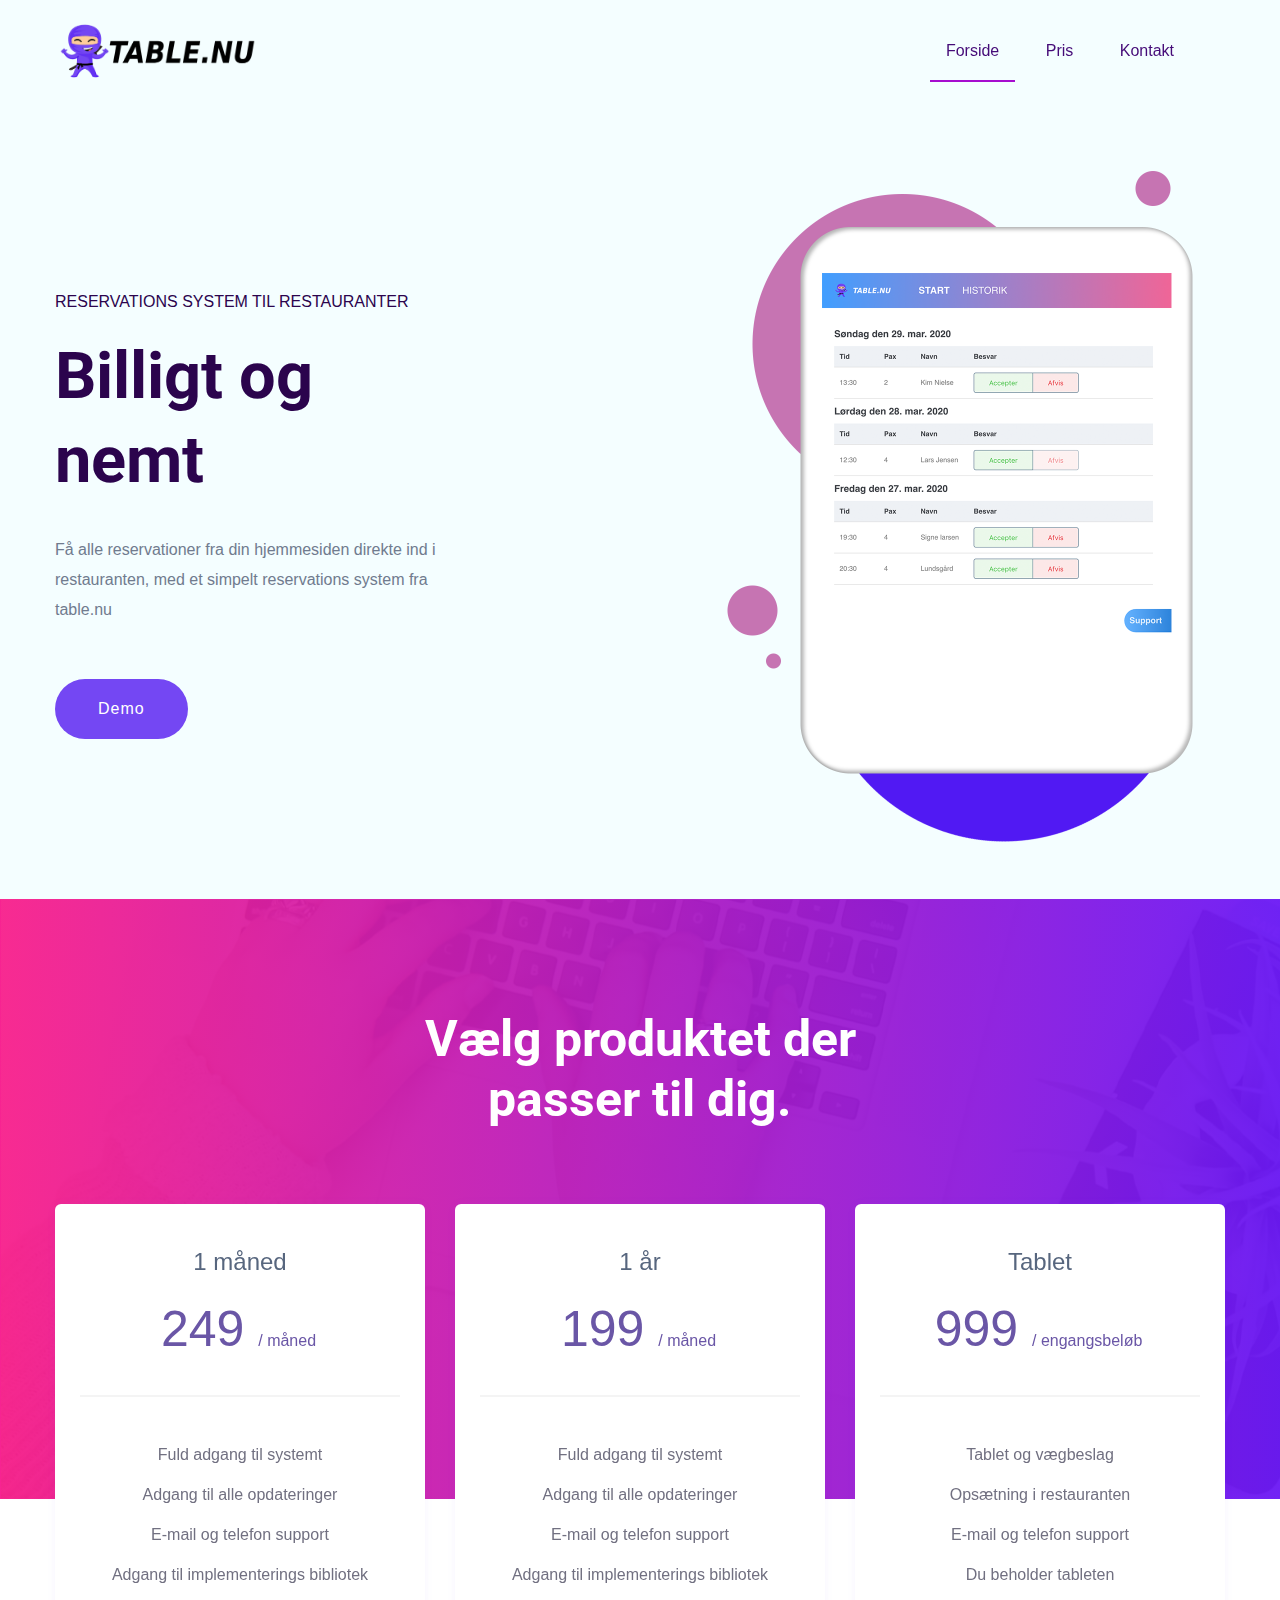
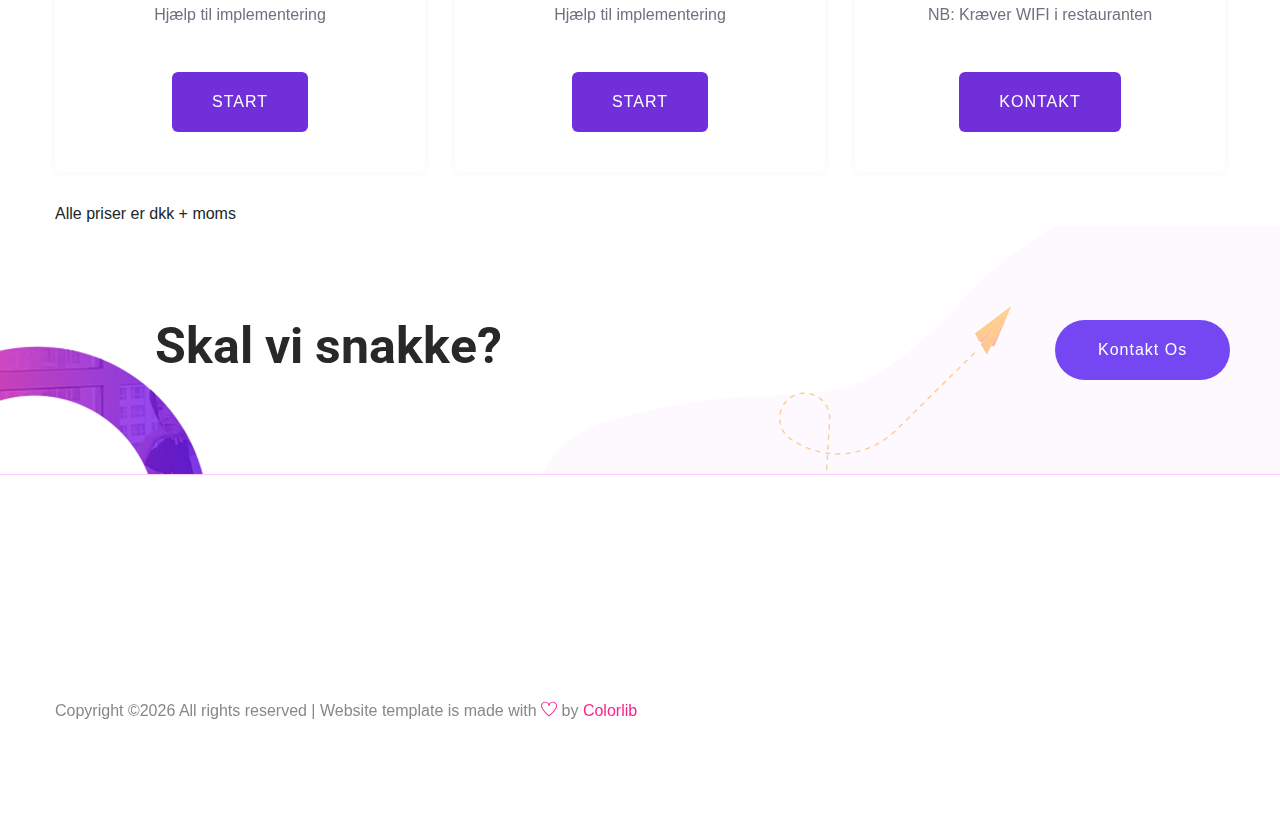
==== index.html @ 9a9e632e "Add endpoint to demo button" ====
<!doctype html>
<html class="no-js" lang="zxx">
    <head>
        <meta charset="utf-8">
        <meta http-equiv="x-ua-compatible" content="ie=edge">
        <title>TABLE.NU - Reservations system</title>
        <meta name="description" content="Få alle reservationer fra din hjemmesidem direkte ind i restauranten, med et simpelt reservations system fra table.nu">
        <meta name="viewport" content="width=device-width, initial-scale=1">
        <link rel="manifest" href="site.webmanifest">
		<link rel="shortcut icon" type="image/x-icon" href="assets/img/favicon.ico">

        <!-- Global site tag (gtag.js) - Google Analytics -->
        <script async src="https://www.googletagmanager.com/gtag/js?id=UA-76613228-3"></script>
        <script>
          window.dataLayer = window.dataLayer || [];
          function gtag(){dataLayer.push(arguments);}
          gtag('js', new Date());
        
          gtag('config', 'UA-76613228-3');
        </script>

		<!-- CSS here -->
            <link rel="stylesheet" href="assets/css/bootstrap.min.css">
            <link rel="stylesheet" href="assets/css/owl.carousel.min.css">
            <link rel="stylesheet" href="assets/css/flaticon.css">
            <link rel="stylesheet" href="assets/css/slicknav.css">
            <link rel="stylesheet" href="assets/css/animate.min.css">
            <link rel="stylesheet" href="assets/css/magnific-popup.css">
            <link rel="stylesheet" href="assets/css/fontawesome-all.min.css">
            <link rel="stylesheet" href="assets/css/themify-icons.css">
            <link rel="stylesheet" href="assets/css/slick.css">
            <link rel="stylesheet" href="assets/css/nice-select.css">
            <link rel="stylesheet" href="assets/css/style.css">
   </head>

   <body>
       
    <!-- Preloader Start -->
    <div id="preloader-active">
        <div class="preloader d-flex align-items-center justify-content-center">
            <div class="preloader-inner position-relative">
                <div class="preloader-circle"></div>
                <div class="preloader-img pere-text">
                    <img  src="assets/img/logo/logo.png" alt="" style="height: 20px; width: auto;">
                </div>
            </div>
        </div>
    </div>
    <!-- Preloader Start -->

    <header>
        <!-- Header Start -->
       <div class="header-area header-transparrent ">
            <div class="main-header header-sticky">
                <div class="container">
                    <div class="row align-items-center">
                        <!-- Logo -->
                        <div class="col-xl-2 col-lg-2 col-md-2">
                            <div class="logo">
                                <a href="index.html"><img src="assets/img/logo/logo.png" alt="" style="height: 70px; width: auto;"></a>
                            </div>
                        </div>
                        <div class="col-xl-10 col-lg-10 col-md-10">
                            <!-- Main-menu -->
                            <div class="main-menu f-right d-none d-lg-block">
                                <nav>
                                    <ul id="navigation">    
                                        <li class="active"><a href="index.html"> Forside</a></li>
                                        <li><a href="#price"">Pris</a></li>
                                        <li><a href="kontakt.html">Kontakt</a></li>
                                    </ul>
                                </nav>
                            </div>
                        </div>
                        <!-- Mobile Menu -->
                        <div class="col-12">
                            <div class="mobile_menu d-block d-lg-none"></div>
                        </div>
                    </div>
                </div>
            </div>
       </div>
        <!-- Header End -->
    </header>

    <main>

        <!-- Slider Area Start-->
        <div class="slider-area ">
            <div class="slider-active">
                <div class="single-slider slider-height slider-padding sky-blue d-flex align-items-center">
                    <div class="container">
                        <div class="row d-flex align-items-center">
                            <div class="col-lg-6 col-md-9 ">
                                <div class="hero__caption">
                                    <span data-animation="fadeInUp" data-delay=".4s">RESERVATIONS SYSTEM TIL RESTAURANTER</span>
                                    <h1 data-animation="fadeInUp" data-delay=".6s">Billigt og<br>nemt</h1>
                                    <p data-animation="fadeInUp" data-delay=".8s">Få alle reservationer fra din hjemmesiden direkte ind i restauranten, med et simpelt reservations system fra table.nu </p>
                                    <!-- Slider btn -->
                                   <div class="slider-btns">
                                        <!-- Hero-btn -->
                                        <a data-animation="fadeInLeft" data-delay="1.0s" href="https://tablenu.netlify.com/" class="btn radius-btn" target="_blank">Demo</a>
                                   </div>
                                </div>
                            </div>
                            <div class="col-lg-6">
                                <div class="hero__img d-none d-lg-block f-right" data-animation="fadeInRight" data-delay="1s">
                                    <img style="width: 500px; height: auto;" src="assets/img/hero/hero_right.png" alt="">
                                </div>
                            </div>
                        </div>
                    </div>
                </div> 

            </div>
        </div>
        <!-- Slider Area End -->


        <!-- Best Pricing Start -->
        <section id="price" class="best-pricing pricing-padding" data-background="assets/img/gallery/best_pricingbg.jpg">
            <div class="container">
                <!-- Section Tittle -->
                <div class="row d-flex justify-content-center">
                    <div class="col-lg-6 col-md-8">
                        <div class="section-tittle section-tittle2 text-center">
                            <h2>Vælg produktet der passer til dig. </h2>
                            
                        </div>
                    </div>
                </div>
            </div>
        </section>
        <!-- Best Pricing End -->
        <!-- Pricing Card Start -->
        <div class="pricing-card-area">
            <div class="container">
                <div class="row">
                    <div class="col-xl-4 col-lg-4 col-md-6">
                        <div class="single-card text-center mb-30">
                            <div class="card-top">
                                <span>1 måned</span>
                                <h4>249 <span>/ måned</span></h4>
                            </div>
                            <div class="card-bottom">
                                <ul>
                                    <li>Fuld adgang til systemt</li>
                                    <li>Adgang til alle opdateringer</li>
                                    <li>E-mail og telefon support</li>
                                    <li>Adgang til implementerings bibliotek</li>
                                    <li>Hjælp til implementering</li>
                                </ul>
                                <a href="kontakt.html" class="btn card-btn1">START</a>
                            </div>
                        </div>
                    </div>
                    <div class="col-xl-4 col-lg-4 col-md-6">
                        <div class="single-card text-center mb-30">
                            <div class="card-top">
                                <span>1 år</span>
                                <h4>199 <span>/ måned</span></h4>
                            </div>
                            <div class="card-bottom">
                                <ul>
                                    <li>Fuld adgang til systemt</li>
                                    <li>Adgang til alle opdateringer</li>
                                    <li>E-mail og telefon support</li>
                                    <li>Adgang til implementerings bibliotek</li>
                                    <li>Hjælp til implementering</li>
                                </ul>
                                <a href="kontakt.html" class="btn card-btn1">START</a>
                            </div>
                        </div>
                    </div>
                    <div class="col-xl-4 col-lg-4 col-md-6">
                        <div class="single-card text-center mb-30">
                            <div class="card-top">
                                <span>Tablet</span>
                                <h4>999 <span>/ engangsbeløb</span></h4>
                            </div>
                            <div class="card-bottom">
                                <ul>
                                    <li>Tablet og vægbeslag</li>
                                    <li>Opsætning i restauranten</li>
                                    <li>E-mail og telefon support</li>
                                    <li>Du beholder tableten</li>
                                    <li>NB: Kræver WIFI i restauranten</li>
                                </ul>
                                <a href="kontakt.html" class="btn card-btn1">Kontakt</a>
                            </div>
                        </div>
                    </div>
                </div>
                <span>Alle priser er dkk + moms</span>
            </div>
        </div>
        <!-- Pricing Card End -->

        <!-- Say Something Start -->
        <div class="say-something-aera pt-90 pb-90 fix">
            <div class="container">
                <div class="row justify-content-between align-items-center">
                    <div class="offset-xl-1 offset-lg-1 col-xl-5 col-lg-5">
                        <div class="say-something-cap">
                            <h2>Skal vi snakke?</h2>
                        </div>
                    </div>
                    <div class="col-xl-2 col-lg-3">
                        <div class="say-btn">
                            <a href="kontakt.html" class="btn radius-btn">Kontakt os</a>
                        </div>
                    </div>
                </div>
            </div>
            <!-- shape -->
            <div class="say-shape">
                <img src="assets/img/shape/say-shape-left.png" alt="" class="say-shape1 rotateme d-none d-xl-block">
                <img src="assets/img/shape/say-shape-right.png" alt="" class="say-shape2 d-none d-lg-block">
            </div>
        </div>
        <!-- Say Something End -->
     
    </main>
   <footer>

       <!-- Footer Start-->
      <div class="footer-main">
        <div class="footer-area footer-padding">
            <div class="container">
                <!-- Copy-Right -->
                <div class="row align-items-center">
                    <div class="col-xl-12 ">
                        <div class="footer-copy-right">
                           <p><!-- Link back to Colorlib can't be removed. Template is licensed under CC BY 3.0. -->
  Copyright &copy;<script>document.write(new Date().getFullYear());</script> All rights reserved | Website template is made with <i class="ti-heart" aria-hidden="true"></i> by <a href="https://colorlib.com" target="_blank">Colorlib</a>
  <!-- Link back to Colorlib can't be removed. Template is licensed under CC BY 3.0. --></p>
                        </div>
                    </div>
                </div>
            </div>
        </div>
      </div>
       <!-- Footer End-->

   </footer>
   
	<!-- JS here -->
	
		<!-- All JS Custom Plugins Link Here here -->
        <script src="./assets/js/vendor/modernizr-3.5.0.min.js"></script>
		
		<!-- Jquery, Popper, Bootstrap -->
		<script src="./assets/js/vendor/jquery-1.12.4.min.js"></script>
        <script src="./assets/js/popper.min.js"></script>
        <script src="./assets/js/bootstrap.min.js"></script>
	    <!-- Jquery Mobile Menu -->
        <script src="./assets/js/jquery.slicknav.min.js"></script>

		<!-- Jquery Slick , Owl-Carousel Plugins -->
        <script src="./assets/js/owl.carousel.min.js"></script>
        <script src="./assets/js/slick.min.js"></script>
        <!-- Date Picker -->
        <script src="./assets/js/gijgo.min.js"></script>
		<!-- One Page, Animated-HeadLin -->
        <script src="./assets/js/wow.min.js"></script>
		<script src="./assets/js/animated.headline.js"></script>
        <script src="./assets/js/jquery.magnific-popup.js"></script>

		<!-- Scrollup, nice-select, sticky -->
        <script src="./assets/js/jquery.scrollUp.min.js"></script>
        <script src="./assets/js/jquery.nice-select.min.js"></script>
		<script src="./assets/js/jquery.sticky.js"></script>
        
        <!-- contact js -->
        <script src="./assets/js/contact.js"></script>
        <script src="./assets/js/jquery.form.js"></script>
        <script src="./assets/js/jquery.validate.min.js"></script>
        <script src="./assets/js/mail-script.js"></script>
        <script src="./assets/js/jquery.ajaxchimp.min.js"></script>
        
		<!-- Jquery Plugins, main Jquery -->	
        <script src="./assets/js/plugins.js"></script>
        <script src="./assets/js/main.js"></script>
        
    </body>
</html>
---- assets/css/flaticon.css ----
/*
  	Flaticon icon font: Flaticon
  	Creation date: 20/02/2020 09:43
  	*/

@font-face {
  font-family: "Flaticon";
  src: url("../fonts/Flaticon.eot");
  src: url("../fonts/Flaticon.eot?#iefix") format("embedded-opentype"),
       url("../fonts/Flaticon.woff2") format("woff2"),
       url("../fonts/Flaticon.woff") format("woff"),
       url("../fonts/Flaticon.ttf") format("truetype"),
       url("../fonts/Flaticon.svg#Flaticon") format("svg");
  font-weight: normal;
  font-style: normal;
}

@media screen and (-webkit-min-device-pixel-ratio:0) {
  @font-face {
    font-family: "Flaticon";
    src: url("../fonts/Flaticon.svg#Flaticon") format("svg");
  }
}

[class^="flaticon-"]:before, [class*=" flaticon-"]:before,
[class^="flaticon-"]:after, [class*=" flaticon-"]:after {   
  font-family: Flaticon;

}

.flaticon-businessman:before { content: "\f100"; }
.flaticon-pay:before { content: "\f101"; }
.flaticon-plane:before { content: "\f102"; }
.flaticon-support:before { content: "\f103"; }
---- assets/css/themify-icons.css ----
@font-face {
	font-family: 'themify';
	src:url('../fonts/themify.eot?-fvbane');


	src:url('../fonts/themify.eot?#iefix-fvbane') format('embedded-opentype'),
		url('../fonts/themify.woff?-fvbane') format('woff'),
		url('../fonts/themify.ttf?-fvbane') format('truetype'),
		url('../fonts/themify.svg?-fvbane#themify') format('svg');
	font-weight: normal;
	font-style: normal;
}

[class^="ti-"], [class*=" ti-"] {
	font-family: 'themify';
	speak: none;
	font-style: normal;
	font-weight: normal;
	font-variant: normal;
	text-transform: none;
	line-height: 1;

	/* Better Font Rendering =========== */
	-webkit-font-smoothing: antialiased;
	-moz-osx-font-smoothing: grayscale;
}

.ti-wand:before {
	content: "\e600";
}
.ti-volume:before {
	content: "\e601";
}
.ti-user:before {
	content: "\e602";
}
.ti-unlock:before {
	content: "\e603";
}
.ti-unlink:before {
	content: "\e604";
}
.ti-trash:before {
	content: "\e605";
}
.ti-thought:before {
	content: "\e606";
}
.ti-target:before {
	content: "\e607";
}
.ti-tag:before {
	content: "\e608";
}
.ti-tablet:before {
	content: "\e609";
}
.ti-star:before {
	content: "\e60a";
}
.ti-spray:before {
	content: "\e60b";
}
.ti-signal:before {
	content: "\e60c";
}
.ti-shopping-cart:before {
	content: "\e60d";
}
.ti-shopping-cart-full:before {
	content: "\e60e";
}
.ti-settings:before {
	content: "\e60f";
}
.ti-search:before {
	content: "\e610";
}
.ti-zoom-in:before {
	content: "\e611";
}
.ti-zoom-out:before {
	content: "\e612";
}
.ti-cut:before {
	content: "\e613";
}
.ti-ruler:before {
	content: "\e614";
}
.ti-ruler-pencil:before {
	content: "\e615";
}
.ti-ruler-alt:before {
	content: "\e616";
}
.ti-bookmark:before {
	content: "\e617";
}
.ti-bookmark-alt:before {
	content: "\e618";
}
.ti-reload:before {
	content: "\e619";
}
.ti-plus:before {
	content: "\e61a";
}
.ti-pin:before {
	content: "\e61b";
}
.ti-pencil:before {
	content: "\e61c";
}
.ti-pencil-alt:before {
	content: "\e61d";
}
.ti-paint-roller:before {
	content: "\e61e";
}
.ti-paint-bucket:before {
	content: "\e61f";
}
.ti-na:before {
	content: "\e620";
}
.ti-mobile:before {
	content: "\e621";
}
.ti-minus:before {
	content: "\e622";
}
.ti-medall:before {
	content: "\e623";
}
.ti-medall-alt:before {
	content: "\e624";
}
.ti-marker:before {
	content: "\e625";
}
.ti-marker-alt:before {
	content: "\e626";
}
.ti-arrow-up:before {
	content: "\e627";
}
.ti-arrow-right:before {
	content: "\e628";
}
.ti-arrow-left:before {
	content: "\e629";
}
.ti-arrow-down:before {
	content: "\e62a";
}
.ti-lock:before {
	content: "\e62b";
}
.ti-location-arrow:before {
	content: "\e62c";
}
.ti-link:before {
	content: "\e62d";
}
.ti-layout:before {
	content: "\e62e";
}
.ti-layers:before {
	content: "\e62f";
}
.ti-layers-alt:before {
	content: "\e630";
}
.ti-key:before {
	content: "\e631";
}
.ti-import:before {
	content: "\e632";
}
.ti-image:before {
	content: "\e633";
}
.ti-heart:before {
	content: "\e634";
}
.ti-heart-broken:before {
	content: "\e635";
}
.ti-hand-stop:before {
	content: "\e636";
}
.ti-hand-open:before {
	content: "\e637";
}
.ti-hand-drag:before {
	content: "\e638";
}
.ti-folder:before {
	content: "\e639";
}
.ti-flag:before {
	content: "\e63a";
}
.ti-flag-alt:before {
	content: "\e63b";
}
.ti-flag-alt-2:before {
	content: "\e63c";
}
.ti-eye:before {
	content: "\e63d";
}
.ti-export:before {
	content: "\e63e";
}
.ti-exchange-vertical:before {
	content: "\e63f";
}
.ti-desktop:before {
	content: "\e640";
}
.ti-cup:before {
	content: "\e641";
}
.ti-crown:before {
	content: "\e642";
}
.ti-comments:before {
	content: "\e643";
}
.ti-comment:before {
	content: "\e644";
}
.ti-comment-alt:before {
	content: "\e645";
}
.ti-close:before {
	content: "\e646";
}
.ti-clip:before {
	content: "\e647";
}
.ti-angle-up:before {
	content: "\e648";
}
.ti-angle-right:before {
	content: "\e649";
}
.ti-angle-left:before {
	content: "\e64a";
}
.ti-angle-down:before {
	content: "\e64b";
}
.ti-check:before {
	content: "\e64c";
}
.ti-check-box:before {
	content: "\e64d";
}
.ti-camera:before {
	content: "\e64e";
}
.ti-announcement:before {
	content: "\e64f";
}
.ti-brush:before {
	content: "\e650";
}
.ti-briefcase:before {
	content: "\e651";
}
.ti-bolt:before {
	content: "\e652";
}
.ti-bolt-alt:before {
	content: "\e653";
}
.ti-blackboard:before {
	content: "\e654";
}
.ti-bag:before {
	content: "\e655";
}
.ti-move:before {
	content: "\e656";
}
.ti-arrows-vertical:before {
	content: "\e657";
}
.ti-arrows-horizontal:before {
	content: "\e658";
}
.ti-fullscreen:before {
	content: "\e659";
}
.ti-arrow-top-right:before {
	content: "\e65a";
}
.ti-arrow-top-left:before {
	content: "\e65b";
}
.ti-arrow-circle-up:before {
	content: "\e65c";
}
.ti-arrow-circle-right:before {
	content: "\e65d";
}
.ti-arrow-circle-left:before {
	content: "\e65e";
}
.ti-arrow-circle-down:before {
	content: "\e65f";
}
.ti-angle-double-up:before {
	content: "\e660";
}
.ti-angle-double-right:before {
	content: "\e661";
}
.ti-angle-double-left:before {
	content: "\e662";
}
.ti-angle-double-down:before {
	content: "\e663";
}
.ti-zip:before {
	content: "\e664";
}
.ti-world:before {
	content: "\e665";
}
.ti-wheelchair:before {
	content: "\e666";
}
.ti-view-list:before {
	content: "\e667";
}
.ti-view-list-alt:before {
	content: "\e668";
}
.ti-view-grid:before {
	content: "\e669";
}
.ti-uppercase:before {
	content: "\e66a";
}
.ti-upload:before {
	content: "\e66b";
}
.ti-underline:before {
	content: "\e66c";
}
.ti-truck:before {
	content: "\e66d";
}
.ti-timer:before {
	content: "\e66e";
}
.ti-ticket:before {
	content: "\e66f";
}
.ti-thumb-up:before {
	content: "\e670";
}
.ti-thumb-down:before {
	content: "\e671";
}
.ti-text:before {
	content: "\e672";
}
.ti-stats-up:before {
	content: "\e673";
}
.ti-stats-down:before {
	content: "\e674";
}
.ti-split-v:before {
	content: "\e675";
}
.ti-split-h:before {
	content: "\e676";
}
.ti-smallcap:before {
	content: "\e677";
}
.ti-shine:before {
	content: "\e678";
}
.ti-shift-right:before {
	content: "\e679";
}
.ti-shift-left:before {
	content: "\e67a";
}
.ti-shield:before {
	content: "\e67b";
}
.ti-notepad:before {
	content: "\e67c";
}
.ti-server:before {
	content: "\e67d";
}
.ti-quote-right:before {
	content: "\e67e";
}
.ti-quote-left:before {
	content: "\e67f";
}
.ti-pulse:before {
	content: "\e680";
}
.ti-printer:before {
	content: "\e681";
}
.ti-power-off:before {
	content: "\e682";
}
.ti-plug:before {
	content: "\e683";
}
.ti-pie-chart:before {
	content: "\e684";
}
.ti-paragraph:before {
	content: "\e685";
}
.ti-panel:before {
	content: "\e686";
}
.ti-package:before {
	content: "\e687";
}
.ti-music:before {
	content: "\e688";
}
.ti-music-alt:before {
	content: "\e689";
}
.ti-mouse:before {
	content: "\e68a";
}
.ti-mouse-alt:before {
	content: "\e68b";
}
.ti-money:before {
	content: "\e68c";
}
.ti-microphone:before {
	content: "\e68d";
}
.ti-menu:before {
	content: "\e68e";
}
.ti-menu-alt:before {
	content: "\e68f";
}
.ti-map:before {
	content: "\e690";
}
.ti-map-alt:before {
	content: "\e691";
}
.ti-loop:before {
	content: "\e692";
}
.ti-location-pin:before {
	content: "\e693";
}
.ti-list:before {
	content: "\e694";
}
.ti-light-bulb:before {
	content: "\e695";
}
.ti-Italic:before {
	content: "\e696";
}
.ti-info:before {
	content: "\e697";
}
.ti-infinite:before {
	content: "\e698";
}
.ti-id-badge:before {
	content: "\e699";
}
.ti-hummer:before {
	content: "\e69a";
}
.ti-home:before {
	content: "\e69b";
}
.ti-help:before {
	content: "\e69c";
}
.ti-headphone:before {
	content: "\e69d";
}
.ti-harddrives:before {
	content: "\e69e";
}
.ti-harddrive:before {
	content: "\e69f";
}
.ti-gift:before {
	content: "\e6a0";
}
.ti-game:before {
	content: "\e6a1";
}
.ti-filter:before {
	content: "\e6a2";
}
.ti-files:before {
	content: "\e6a3";
}
.ti-file:before {
	content: "\e6a4";
}
.ti-eraser:before {
	content: "\e6a5";
}
.ti-envelope:before {
	content: "\e6a6";
}
.ti-download:before {
	content: "\e6a7";
}
.ti-direction:before {
	content: "\e6a8";
}
.ti-direction-alt:before {
	content: "\e6a9";
}
.ti-dashboard:before {
	content: "\e6aa";
}
.ti-control-stop:before {
	content: "\e6ab";
}
.ti-control-shuffle:before {
	content: "\e6ac";
}
.ti-control-play:before {
	content: "\e6ad";
}
.ti-control-pause:before {
	content: "\e6ae";
}
.ti-control-forward:before {
	content: "\e6af";
}
.ti-control-backward:before {
	content: "\e6b0";
}
.ti-cloud:before {
	content: "\e6b1";
}
.ti-cloud-up:before {
	content: "\e6b2";
}
.ti-cloud-down:before {
	content: "\e6b3";
}
.ti-clipboard:before {
	content: "\e6b4";
}
.ti-car:before {
	content: "\e6b5";
}
.ti-calendar:before {
	content: "\e6b6";
}
.ti-book:before {
	content: "\e6b7";
}
.ti-bell:before {
	content: "\e6b8";
}
.ti-basketball:before {
	content: "\e6b9";
}
.ti-bar-chart:before {
	content: "\e6ba";
}
.ti-bar-chart-alt:before {
	content: "\e6bb";
}
.ti-back-right:before {
	content: "\e6bc";
}
.ti-back-left:before {
	content: "\e6bd";
}
.ti-arrows-corner:before {
	content: "\e6be";
}
.ti-archive:before {
	content: "\e6bf";
}
.ti-anchor:before {
	content: "\e6c0";
}
.ti-align-right:before {
	content: "\e6c1";
}
.ti-align-left:before {
	content: "\e6c2";
}
.ti-align-justify:before {
	content: "\e6c3";
}
.ti-align-center:before {
	content: "\e6c4";
}
.ti-alert:before {
	content: "\e6c5";
}
.ti-alarm-clock:before {
	content: "\e6c6";
}
.ti-agenda:before {
	content: "\e6c7";
}
.ti-write:before {
	content: "\e6c8";
}
.ti-window:before {
	content: "\e6c9";
}
.ti-widgetized:before {
	content: "\e6ca";
}
.ti-widget:before {
	content: "\e6cb";
}
.ti-widget-alt:before {
	content: "\e6cc";
}
.ti-wallet:before {
	content: "\e6cd";
}
.ti-video-clapper:before {
	content: "\e6ce";
}
.ti-video-camera:before {
	content: "\e6cf";
}
.ti-vector:before {
	content: "\e6d0";
}
.ti-themify-logo:before {
	content: "\e6d1";
}
.ti-themify-favicon:before {
	content: "\e6d2";
}
.ti-themify-favicon-alt:before {
	content: "\e6d3";
}
.ti-support:before {
	content: "\e6d4";
}
.ti-stamp:before {
	content: "\e6d5";
}
.ti-split-v-alt:before {
	content: "\e6d6";
}
.ti-slice:before {
	content: "\e6d7";
}
.ti-shortcode:before {
	content: "\e6d8";
}
.ti-shift-right-alt:before {
	content: "\e6d9";
}
.ti-shift-left-alt:before {
	content: "\e6da";
}
.ti-ruler-alt-2:before {
	content: "\e6db";
}
.ti-receipt:before {
	content: "\e6dc";
}
.ti-pin2:before {
	content: "\e6dd";
}
.ti-pin-alt:before {
	content: "\e6de";
}
.ti-pencil-alt2:before {
	content: "\e6df";
}
.ti-palette:before {
	content: "\e6e0";
}
.ti-more:before {
	content: "\e6e1";
}
.ti-more-alt:before {
	content: "\e6e2";
}
.ti-microphone-alt:before {
	content: "\e6e3";
}
.ti-magnet:before {
	content: "\e6e4";
}
.ti-line-double:before {
	content: "\e6e5";
}
.ti-line-dotted:before {
	content: "\e6e6";
}
.ti-line-dashed:before {
	content: "\e6e7";
}
.ti-layout-width-full:before {
	content: "\e6e8";
}
.ti-layout-width-default:before {
	content: "\e6e9";
}
.ti-layout-width-default-alt:before {
	content: "\e6ea";
}
.ti-layout-tab:before {
	content: "\e6eb";
}
.ti-layout-tab-window:before {
	content: "\e6ec";
}
.ti-layout-tab-v:before {
	content: "\e6ed";
}
.ti-layout-tab-min:before {
	content: "\e6ee";
}
.ti-layout-slider:before {
	content: "\e6ef";
}
.ti-layout-slider-alt:before {
	content: "\e6f0";
}
.ti-layout-sidebar-right:before {
	content: "\e6f1";
}
.ti-layout-sidebar-none:before {
	content: "\e6f2";
}
.ti-layout-sidebar-left:before {
	content: "\e6f3";
}
.ti-layout-placeholder:before {
	content: "\e6f4";
}
.ti-layout-menu:before {
	content: "\e6f5";
}
.ti-layout-menu-v:before {
	content: "\e6f6";
}
.ti-layout-menu-separated:before {
	content: "\e6f7";
}
.ti-layout-menu-full:before {
	content: "\e6f8";
}
.ti-layout-media-right-alt:before {
	content: "\e6f9";
}
.ti-layout-media-right:before {
	content: "\e6fa";
}
.ti-layout-media-overlay:before {
	content: "\e6fb";
}
.ti-layout-media-overlay-alt:before {
	content: "\e6fc";
}
.ti-layout-media-overlay-alt-2:before {
	content: "\e6fd";
}
.ti-layout-media-left-alt:before {
	content: "\e6fe";
}
.ti-layout-media-left:before {
	content: "\e6ff";
}
.ti-layout-media-center-alt:before {
	content: "\e700";
}
.ti-layout-media-center:before {
	content: "\e701";
}
.ti-layout-list-thumb:before {
	content: "\e702";
}
.ti-layout-list-thumb-alt:before {
	content: "\e703";
}
.ti-layout-list-post:before {
	content: "\e704";
}
.ti-layout-list-large-image:before {
	content: "\e705";
}
.ti-layout-line-solid:before {
	content: "\e706";
}
.ti-layout-grid4:before {
	content: "\e707";
}
.ti-layout-grid3:before {
	content: "\e708";
}
.ti-layout-grid2:before {
	content: "\e709";
}
.ti-layout-grid2-thumb:before {
	content: "\e70a";
}
.ti-layout-cta-right:before {
	content: "\e70b";
}
.ti-layout-cta-left:before {
	content: "\e70c";
}
.ti-layout-cta-center:before {
	content: "\e70d";
}
.ti-layout-cta-btn-right:before {
	content: "\e70e";
}
.ti-layout-cta-btn-left:before {
	content: "\e70f";
}
.ti-layout-column4:before {
	content: "\e710";
}
.ti-layout-column3:before {
	content: "\e711";
}
.ti-layout-column2:before {
	content: "\e712";
}
.ti-layout-accordion-separated:before {
	content: "\e713";
}
.ti-layout-accordion-merged:before {
	content: "\e714";
}
.ti-layout-accordion-list:before {
	content: "\e715";
}
.ti-ink-pen:before {
	content: "\e716";
}
.ti-info-alt:before {
	content: "\e717";
}
.ti-help-alt:before {
	content: "\e718";
}
.ti-headphone-alt:before {
	content: "\e719";
}
.ti-hand-point-up:before {
	content: "\e71a";
}
.ti-hand-point-right:before {
	content: "\e71b";
}
.ti-hand-point-left:before {
	content: "\e71c";
}
.ti-hand-point-down:before {
	content: "\e71d";
}
.ti-gallery:before {
	content: "\e71e";
}
.ti-face-smile:before {
	content: "\e71f";
}
.ti-face-sad:before {
	content: "\e720";
}
.ti-credit-card:before {
	content: "\e721";
}
.ti-control-skip-forward:before {
	content: "\e722";
}
.ti-control-skip-backward:before {
	content: "\e723";
}
.ti-control-record:before {
	content: "\e724";
}
.ti-control-eject:before {
	content: "\e725";
}
.ti-comments-smiley:before {
	content: "\e726";
}
.ti-brush-alt:before {
	content: "\e727";
}
.ti-youtube:before {
	content: "\e728";
}
.ti-vimeo:before {
	content: "\e729";
}
.ti-twitter:before {
	content: "\e72a";
}
.ti-time:before {
	content: "\e72b";
}
.ti-tumblr:before {
	content: "\e72c";
}
.ti-skype:before {
	content: "\e72d";
}
.ti-share:before {
	content: "\e72e";
}
.ti-share-alt:before {
	content: "\e72f";
}
.ti-rocket:before {
	content: "\e730";
}
.ti-pinterest:before {
	content: "\e731";
}
.ti-new-window:before {
	content: "\e732";
}
.ti-microsoft:before {
	content: "\e733";
}
.ti-list-ol:before {
	content: "\e734";
}
.ti-linkedin:before {
	content: "\e735";
}
.ti-layout-sidebar-2:before {
	content: "\e736";
}
.ti-layout-grid4-alt:before {
	content: "\e737";
}
.ti-layout-grid3-alt:before {
	content: "\e738";
}
.ti-layout-grid2-alt:before {
	content: "\e739";
}
.ti-layout-column4-alt:before {
	content: "\e73a";
}
.ti-layout-column3-alt:before {
	content: "\e73b";
}
.ti-layout-column2-alt:before {
	content: "\e73c";
}
.ti-instagram:before {
	content: "\e73d";
}
.ti-google:before {
	content: "\e73e";
}
.ti-github:before {
	content: "\e73f";
}
.ti-flickr:before {
	content: "\e740";
}
.ti-facebook:before {
	content: "\e741";
}
.ti-dropbox:before {
	content: "\e742";
}
.ti-dribbble:before {
	content: "\e743";
}
.ti-apple:before {
	content: "\e744";
}
.ti-android:before {
	content: "\e745";
}
.ti-save:before {
	content: "\e746";
}
.ti-save-alt:before {
	content: "\e747";
}
.ti-yahoo:before {
	content: "\e748";
}
.ti-wordpress:before {
	content: "\e749";
}
.ti-vimeo-alt:before {
	content: "\e74a";
}
.ti-twitter-alt:before {
	content: "\e74b";
}
.ti-tumblr-alt:before {
	content: "\e74c";
}
.ti-trello:before {
	content: "\e74d";
}
.ti-stack-overflow:before {
	content: "\e74e";
}
.ti-soundcloud:before {
	content: "\e74f";
}
.ti-sharethis:before {
	content: "\e750";
}
.ti-sharethis-alt:before {
	content: "\e751";
}
.ti-reddit:before {
	content: "\e752";
}
.ti-pinterest-alt:before {
	content: "\e753";
}
.ti-microsoft-alt:before {
	content: "\e754";
}
.ti-linux:before {
	content: "\e755";
}
.ti-jsfiddle:before {
	content: "\e756";
}
.ti-joomla:before {
	content: "\e757";
}
.ti-html5:before {
	content: "\e758";
}
.ti-flickr-alt:before {
	content: "\e759";
}
.ti-email:before {
	content: "\e75a";
}
.ti-drupal:before {
	content: "\e75b";
}
.ti-dropbox-alt:before {
	content: "\e75c";
}
.ti-css3:before {
	content: "\e75d";
}
.ti-rss:before {
	content: "\e75e";
}
.ti-rss-alt:before {
	content: "\e75f";
}
---- assets/css/nice-select.css ----
.nice-select {
  -webkit-tap-highlight-color: transparent;
  background-color: #fff;
  border-radius: 5px;
  border: solid 1px #e8e8e8;
  box-sizing: border-box;
  clear: both;
  cursor: pointer;
  display: block;
  float: left;
  font-family: inherit;
  font-size: 14px;
  font-weight: normal;
  height: 42px;
  line-height: 40px;
  outline: none;
  padding-left: 18px;
  padding-right: 30px;
  position: relative;
  text-align: left !important;
  -webkit-transition: all 0.2s ease-in-out;
  transition: all 0.2s ease-in-out;
  -webkit-user-select: none;
     -moz-user-select: none;
      -ms-user-select: none;
          user-select: none;
  white-space: nowrap;
  width: auto; }
  .nice-select:hover {
    border-color: #dbdbdb; }
  .nice-select:active, .nice-select.open, .nice-select:focus {
    border-color: #999; }
  .nice-select:after {
    border-bottom: 2px solid #999;
    border-right: 2px solid #999;
    content: '';
    display: block;
    height: 5px;
    margin-top: -4px;
    pointer-events: none;
    position: absolute;
    right: 12px;
    top: 50%;
    -webkit-transform-origin: 66% 66%;
        -ms-transform-origin: 66% 66%;
            transform-origin: 66% 66%;
    -webkit-transform: rotate(45deg);
        -ms-transform: rotate(45deg);
            transform: rotate(45deg);
    -webkit-transition: all 0.15s ease-in-out;
    transition: all 0.15s ease-in-out;
    width: 5px; }
  .nice-select.open:after {
    -webkit-transform: rotate(-135deg);
        -ms-transform: rotate(-135deg);
            transform: rotate(-135deg); }
  .nice-select.open .list {
    opacity: 1;
    pointer-events: auto;
    -webkit-transform: scale(1) translateY(0);
        -ms-transform: scale(1) translateY(0);
            transform: scale(1) translateY(0); }
  .nice-select.disabled {
    border-color: #ededed;
    color: #999;
    pointer-events: none; }
    .nice-select.disabled:after {
      border-color: #cccccc; }
  .nice-select.wide {
    width: 100%; }
    .nice-select.wide .list {
      left: 0 !important;
      right: 0 !important; }
  .nice-select.right {
    float: right; }
    .nice-select.right .list {
      left: auto;
      right: 0; }
  .nice-select.small {
    font-size: 12px;
    height: 36px;
    line-height: 34px; }
    .nice-select.small:after {
      height: 4px;
      width: 4px; }
    .nice-select.small .option {
      line-height: 34px;
      min-height: 34px; }
  .nice-select .list {
    background-color: #fff;
    border-radius: 5px;
    box-shadow: 0 0 0 1px rgba(68, 68, 68, 0.11);
    box-sizing: border-box;
    margin-top: 4px;
    opacity: 0;
    overflow: hidden;
    padding: 0;
    pointer-events: none;
    position: absolute;
    top: 100%;
    left: 0;
    -webkit-transform-origin: 50% 0;
        -ms-transform-origin: 50% 0;
            transform-origin: 50% 0;
    -webkit-transform: scale(0.75) translateY(-21px);
        -ms-transform: scale(0.75) translateY(-21px);
            transform: scale(0.75) translateY(-21px);
    -webkit-transition: all 0.2s cubic-bezier(0.5, 0, 0, 1.25), opacity 0.15s ease-out;
    transition: all 0.2s cubic-bezier(0.5, 0, 0, 1.25), opacity 0.15s ease-out;
    z-index: 9; }
    .nice-select .list:hover .option:not(:hover) {
      background-color: transparent !important; }
  .nice-select .option {
    cursor: pointer;
    font-weight: 400;
    line-height: 40px;
    list-style: none;
    min-height: 40px;
    outline: none;
    padding-left: 18px;
    padding-right: 29px;
    text-align: left;
    -webkit-transition: all 0.2s;
    transition: all 0.2s; }
    .nice-select .option:hover, .nice-select .option.focus, .nice-select .option.selected.focus {
      background-color: #f6f6f6; }
    .nice-select .option.selected {
      font-weight: bold; }
    .nice-select .option.disabled {
      background-color: transparent;
      color: #999;
      cursor: default; }

.no-csspointerevents .nice-select .list {
  display: none; }

.no-csspointerevents .nice-select.open .list {
  display: block; }
---- assets/css/style.css ----
@import url("https://fonts.googleapis.com/css?family=Roboto&display=swap");
.white-bg {
  background: #ffffff;
}
.gray-bg {
  background: #f5f5f5;
}
.gray-bg {
  background: #f7f7fd;
}
.white-bg {
  background: #fff;
}
.black-bg {
  background: #16161a;
}
.theme-bg {
  background: #8f1bdc;
}
.brand-bg {
  background: #f1f4fa;
}
.testimonial-bg {
  background: #f9fafc;
}
.white-color {
  color: #fff;
}
.black-color {
  color: #16161a;
}
.theme-color {
  color: #8f1bdc;
}
.boxed-btn {
  background: #fff;
  color: #8f1bdc !important;
  display: inline-block;
  padding: 18px 44px;
  font-family: "Roboto", sans-serif;
  font-size: 14px;
  font-weight: 400;
  border: 0;
  border: 1px solid #8f1bdc;
  letter-spacing: 3px;
  text-align: center;
  color: #8f1bdc;
  text-transform: uppercase;
  cursor: pointer;
}
.boxed-btn:hover {
  background: #8f1bdc;
  color: #fff !important;
  border: 1px solid #8f1bdc;
}
.boxed-btn:focus {
  outline: none;
}
.boxed-btn.large-width {
  width: 220px;
}
[data-overlay] {
  position: relative;
  background-size: cover;
  background-repeat: no-repeat;
  background-position: center center;
}
[data-overlay]::before {
  position: absolute;
  left: 0;
  top: 0;
  right: 0;
  bottom: 0;
  content: "";
}
[data-opacity="1"]::before {
  opacity: 0.1;
}
[data-opacity="2"]::before {
  opacity: 0.2;
}
[data-opacity="3"]::before {
  opacity: 0.3;
}
[data-opacity="4"]::before {
  opacity: 0.4;
}
[data-opacity="5"]::before {
  opacity: 0.5;
}
[data-opacity="6"]::before {
  opacity: 0.6;
}
[data-opacity="7"]::before {
  opacity: 0.7;
}
[data-opacity="8"]::before {
  opacity: 0.8;
}
[data-opacity="9"]::before {
  opacity: 0.9;
}
body {
  font-family: "Poppins", sans-serif;
  font-weight: normal;
  font-style: normal;
}
h1,
h2,
h3,
h4,
h5,
h6 {
  font-family: "Roboto", sans-serif;
  color: #2b044d;
  margin-top: 0px;
  font-style: normal;
  font-weight: 500;
  text-transform: normal;
}
p {
  font-family: "Poppins", sans-serif;
  color: #707b8e;
  font-size: 16px;
  line-height: 30px;
  margin-bottom: 15px;
  font-weight: normal;
}
.bg-img-1 {
  background-image: url(../img/slider/slider-img-1.jpg);
}
.bg-img-2 {
  background-image: url(../img/background-img/bg-img-2.jpg);
}
.cta-bg-1 {
  background-image: url(../img/background-img/bg-img-3.jpg);
}
.img {
  max-width: 100%;
  -webkit-transition: all 0.3s ease-out 0s;
  -moz-transition: all 0.3s ease-out 0s;
  -ms-transition: all 0.3s ease-out 0s;
  -o-transition: all 0.3s ease-out 0s;
  transition: all 0.3s ease-out 0s;
}
.f-left {
  float: left;
}
.f-right {
  float: right;
}
.fix {
  overflow: hidden;
}
.clear {
  clear: both;
}
a,
.button {
  -webkit-transition: all 0.3s ease-out 0s;
  -moz-transition: all 0.3s ease-out 0s;
  -ms-transition: all 0.3s ease-out 0s;
  -o-transition: all 0.3s ease-out 0s;
  transition: all 0.3s ease-out 0s;
}
a:focus,
.button:focus {
  text-decoration: none;
  outline: none;
}
a {
  color: #635c5c;
}
a:hover {
  color: #fff;
}
a:focus,
a:hover,
.portfolio-cat a:hover,
.footer -menu li a:hover {
  text-decoration: none;
}
a,
button {
  color: #fff;
  outline: medium none;
}
button:focus,
input:focus,
input:focus,
textarea,
textarea:focus {
  outline: 0;
}
.uppercase {
  text-transform: uppercase;
}
input:focus::-moz-placeholder {
  opacity: 0;
  -webkit-transition: 0.4s;
  -o-transition: 0.4s;
  transition: 0.4s;
}
.capitalize {
  text-transform: capitalize;
}
h1 a,
h2 a,
h3 a,
h4 a,
h5 a,
h6 a {
  color: inherit;
}
ul {
  margin: 0px;
  padding: 0px;
}
li {
  list-style: none;
}
hr {
  border-bottom: 1px solid #eceff8;
  border-top: 0 none;
  margin: 30px 0;
  padding: 0;
}
.theme-overlay {
  position: relative;
}
.theme-overlay::before {
  background: #1696e7 none repeat scroll 0 0;
  content: "";
  height: 100%;
  left: 0;
  opacity: 0.6;
  position: absolute;
  top: 0;
  width: 100%;
}
.overlay {
  position: relative;
  z-index: 0;
}
.overlay::before {
  position: absolute;
  content: "";
  top: 0;
  left: 0;
  width: 100%;
  height: 100%;
  z-index: -1;
}
.overlay2 {
  position: relative;
  z-index: 0;
}
.overlay2::before {
  position: absolute;
  content: "";
  background-color: #2e2200;
  top: 0;
  left: 0;
  width: 100%;
  height: 100%;
  z-index: -1;
  opacity: 0.5;
}
.section-padding {
  padding-top: 120px;
  padding-bottom: 120px;
}
.separator {
  border-top: 1px solid #f2f2f2;
}
.mb-90 {
  margin-bottom: 90px;
}
@media (max-width: 767px) {
  .mb-90 {
    margin-bottom: 30px;
  }
}
@media (min-width: 768px) and (max-width: 991px) {
  .mb-90 {
    margin-bottom: 45px;
  }
}
.owl-carousel .owl-nav div {
  background: rgba(255, 255, 255, 0.8) none repeat scroll 0 0;
  height: 40px;
  left: 20px;
  line-height: 40px;
  font-size: 22px;
  color: #646464;
  opacity: 1;
  visibility: visible;
  position: absolute;
  text-align: center;
  top: 50%;
  transform: translateY(-50%);
  transition: all 0.3s ease 0s;
  width: 40px;
}
.owl-carousel .owl-nav div.owl-next {
  left: auto;
  right: -30px;
}
.owl-carousel .owl-nav div.owl-next i {
  position: relative;
  right: 0;
  top: 1px;
}
.owl-carousel .owl-nav div.owl-prev i {
  position: relative;
  right: 1px;
  top: 0px;
}
.owl-carousel:hover .owl-nav div {
  opacity: 1;
  visibility: visible;
}
.owl-carousel:hover .owl-nav div:hover {
  color: #fff;
  background: #ff3500;
}
.btn {
  background: #7447f3;
  -moz-user-select: none;
  text-transform: capitalize;
  color: #fff;
  cursor: pointer;
  display: inline-block;
  font-size: 16px;
  font-weight: 400;
  letter-spacing: 1px;
  line-height: 0;
  margin-bottom: 0;
  padding: 30px 44px;
  border-radius: 5px;
  cursor: pointer;
  transition: color 0.4s linear;
  position: relative;
  z-index: 1;
  border: 0;
  overflow: hidden;
  margin: 0;
}
.btn::before {
  content: "";
  position: absolute;
  left: 0;
  top: 0;
  width: 100%;
  height: 100%;
  background: #6331f3;
  z-index: 1;
  border-radius: 5px;
  transition: transform 0.5s;
  transition-timing-function: ease;
  transform-origin: 0 0;
  transition-timing-function: cubic-bezier(0.5, 1.6, 0.4, 0.7);
  transform: scaleX(0);
}
.btn:hover::before {
  transform: scaleX(1);
  color: #fff !important;
  z-index: -1;
}
.header-btn {
  background: #4043bc;
  padding: 20px 11px;
  min-width: 120px;
  position: relative;
}
.header-btn::before {
  background: #ec4683;
}
.card-btn1 {
  background: #712fda;
  border-radius: 6px;
  padding: 30px 40px;
  text-transform: uppercase;
}
.card-btn1::before {
  background: #ff374b;
}
.btn.focus,
.btn:focus {
  outline: 0;
  box-shadow: none;
}
.radius-btn {
  padding: 30px 43px;
  border-radius: 30px;
}
.border-btn {
  background: none;
  -moz-user-select: none;
  border: 2px solid #8f1bdc;
  padding: 18px 38px;
  margin: 10px;
  text-transform: capitalize;
  color: #8f1bdc;
  cursor: pointer;
  display: inline-block;
  font-size: 14px;
  font-weight: 500;
  letter-spacing: 1px;
  margin-bottom: 0;
  border-radius: 5px;
  position: relative;
  transition: color 0.4s linear;
  position: relative;
  overflow: hidden;
  margin: 0;
}
.border-btn::before {
  border: 2px solid transparent;
  content: "";
  position: absolute;
  left: 0;
  top: 0;
  width: 100%;
  height: 100%;
  background: #8f1bdc;
  z-index: -1;
  transition: transform 0.5s;
  transition-timing-function: ease;
  transform-origin: 0 0;
  transition-timing-function: cubic-bezier(0.5, 1.6, 0.4, 0.7);
  transform: scaleY(0);
}
.border-btn:hover::before {
  transform: scaleY(1);
  order: 2px solid transparent;
}
.border-btn.border-btn2 {
  padding: 17px 52px;
}
.send-btn {
  background: #8f1bdc;
  color: #fff;
  font-size: 14px;
  width: 100%;
  height: 55px;
  border: none;
  border-radius: 5px;
  cursor: pointer;
  transition: color 0.4s linear;
  position: relative;
  overflow: hidden;
  z-index: 1;
}
.send-btn::before {
  border: 2px solid transparent;
  content: "";
  position: absolute;
  left: 0;
  top: 0;
  width: 100%;
  height: 100%;
  background: #e6373d;
  color: #8f1bdc;
  z-index: -1;
  transition: transform 0.5s;
  transition-timing-function: ease;
  transform-origin: 0 0;
  transition-timing-function: cubic-bezier(0.5, 1.6, 0.4, 0.7);
  transform: scaleX(0);
}
.send-btn:hover::before {
  transform: scaleY(1);
  order: 2px solid transparent;
  color: red;
}
.breadcrumb > .active {
  color: #888;
}
#scrollUp {
  background: #6331f3;
  height: 50px;
  width: 50px;
  right: 31px;
  bottom: 18px;
  color: #fff;
  font-size: 20px;
  text-align: center;
  border-radius: 50%;
  line-height: 48px;
  border: 2px solid transparent;
}
@media (max-width: 767px) {
  #scrollUp {
    right: 16px;
  }
}
#scrollUp:hover {
  color: #fff;
}
.sticky-bar {
  left: 0;
  margin: auto;
  position: fixed;
  top: 0;
  width: 100%;
  -webkit-box-shadow: 0 10px 15px rgba(25, 25, 25, 0.1);
  box-shadow: 0 10px 15px rgba(25, 25, 25, 0.1);
  z-index: 9999;
  -webkit-animation: 300ms ease-in-out 0s normal none 1 running fadeInDown;
  animation: 300ms ease-in-out 0s normal none 1 running fadeInDown;
  -webkit-box-shadow: 0 10px 15px rgba(25, 25, 25, 0.1);
  background: #fff;
}
.mt-5 {
  margin-top: 5px;
}
.mt-10 {
  margin-top: 10px;
}
.mt-15 {
  margin-top: 15px;
}
.mt-20 {
  margin-top: 20px;
}
.mt-25 {
  margin-top: 25px;
}
.mt-30 {
  margin-top: 30px;
}
.mt-35 {
  margin-top: 35px;
}
.mt-40 {
  margin-top: 40px;
}
.mt-45 {
  margin-top: 45px;
}
.mt-50 {
  margin-top: 50px;
}
.mt-55 {
  margin-top: 55px;
}
.mt-60 {
  margin-top: 60px;
}
.mt-65 {
  margin-top: 65px;
}
.mt-70 {
  margin-top: 70px;
}
.mt-75 {
  margin-top: 75px;
}
.mt-80 {
  margin-top: 80px;
}
.mt-85 {
  margin-top: 85px;
}
.mt-90 {
  margin-top: 90px;
}
.mt-95 {
  margin-top: 95px;
}
.mt-100 {
  margin-top: 100px;
}
.mt-105 {
  margin-top: 105px;
}
.mt-110 {
  margin-top: 110px;
}
.mt-115 {
  margin-top: 115px;
}
.mt-120 {
  margin-top: 120px;
}
.mt-125 {
  margin-top: 125px;
}
.mt-130 {
  margin-top: 130px;
}
.mt-135 {
  margin-top: 135px;
}
.mt-140 {
  margin-top: 140px;
}
.mt-145 {
  margin-top: 145px;
}
.mt-150 {
  margin-top: 150px;
}
.mt-155 {
  margin-top: 155px;
}
.mt-160 {
  margin-top: 160px;
}
.mt-165 {
  margin-top: 165px;
}
.mt-170 {
  margin-top: 170px;
}
.mt-175 {
  margin-top: 175px;
}
.mt-180 {
  margin-top: 180px;
}
.mt-185 {
  margin-top: 185px;
}
.mt-190 {
  margin-top: 190px;
}
.mt-195 {
  margin-top: 195px;
}
.mt-200 {
  margin-top: 200px;
}
.mb-5 {
  margin-bottom: 5px;
}
.mb-10 {
  margin-bottom: 10px;
}
.mb-15 {
  margin-bottom: 15px;
}
.mb-20 {
  margin-bottom: 20px;
}
.mb-25 {
  margin-bottom: 25px;
}
.mb-30 {
  margin-bottom: 30px;
}
.mb-35 {
  margin-bottom: 35px;
}
.mb-40 {
  margin-bottom: 40px;
}
.mb-45 {
  margin-bottom: 45px;
}
.mb-50 {
  margin-bottom: 50px;
}
.mb-55 {
  margin-bottom: 55px;
}
.mb-60 {
  margin-bottom: 60px;
}
.mb-65 {
  margin-bottom: 65px;
}
.mb-70 {
  margin-bottom: 70px;
}
.mb-75 {
  margin-bottom: 75px;
}
.mb-80 {
  margin-bottom: 80px;
}
.mb-85 {
  margin-bottom: 85px;
}
.mb-90 {
  margin-bottom: 90px;
}
.mb-95 {
  margin-bottom: 95px;
}
.mb-100 {
  margin-bottom: 100px;
}
.mb-105 {
  margin-bottom: 105px;
}
.mb-110 {
  margin-bottom: 110px;
}
.mb-115 {
  margin-bottom: 115px;
}
.mb-120 {
  margin-bottom: 120px;
}
.mb-125 {
  margin-bottom: 125px;
}
.mb-130 {
  margin-bottom: 130px;
}
.mb-135 {
  margin-bottom: 135px;
}
.mb-140 {
  margin-bottom: 140px;
}
.mb-145 {
  margin-bottom: 145px;
}
.mb-150 {
  margin-bottom: 150px;
}
.mb-155 {
  margin-bottom: 155px;
}
.mb-160 {
  margin-bottom: 160px;
}
.mb-165 {
  margin-bottom: 165px;
}
.mb-170 {
  margin-bottom: 170px;
}
.mb-175 {
  margin-bottom: 175px;
}
.mb-180 {
  margin-bottom: 180px;
}
.mb-185 {
  margin-bottom: 185px;
}
.mb-190 {
  margin-bottom: 190px;
}
.mb-195 {
  margin-bottom: 195px;
}
.mb-200 {
  margin-bottom: 200px;
}
.ml-5 {
  margin-left: 5px;
}
.ml-10 {
  margin-left: 10px;
}
.ml-15 {
  margin-left: 15px;
}
.ml-20 {
  margin-left: 20px;
}
.ml-25 {
  margin-left: 25px;
}
.ml-30 {
  margin-left: 30px;
}
.ml-35 {
  margin-left: 35px;
}
.ml-40 {
  margin-left: 40px;
}
.ml-45 {
  margin-left: 45px;
}
.ml-50 {
  margin-left: 50px;
}
.ml-55 {
  margin-left: 55px;
}
.ml-60 {
  margin-left: 60px;
}
.ml-65 {
  margin-left: 65px;
}
.ml-70 {
  margin-left: 70px;
}
.ml-75 {
  margin-left: 75px;
}
.ml-80 {
  margin-left: 80px;
}
.ml-85 {
  margin-left: 85px;
}
.ml-90 {
  margin-left: 90px;
}
.ml-95 {
  margin-left: 95px;
}
.ml-100 {
  margin-left: 100px;
}
.ml-105 {
  margin-left: 105px;
}
.ml-110 {
  margin-left: 110px;
}
.ml-115 {
  margin-left: 115px;
}
.ml-120 {
  margin-left: 120px;
}
.ml-125 {
  margin-left: 125px;
}
.ml-130 {
  margin-left: 130px;
}
.ml-135 {
  margin-left: 135px;
}
.ml-140 {
  margin-left: 140px;
}
.ml-145 {
  margin-left: 145px;
}
.ml-150 {
  margin-left: 150px;
}
.ml-155 {
  margin-left: 155px;
}
.ml-160 {
  margin-left: 160px;
}
.ml-165 {
  margin-left: 165px;
}
.ml-170 {
  margin-left: 170px;
}
.ml-175 {
  margin-left: 175px;
}
.ml-180 {
  margin-left: 180px;
}
.ml-185 {
  margin-left: 185px;
}
.ml-190 {
  margin-left: 190px;
}
.ml-195 {
  margin-left: 195px;
}
.ml-200 {
  margin-left: 200px;
}
.mr-5 {
  margin-right: 5px;
}
.mr-10 {
  margin-right: 10px;
}
.mr-15 {
  margin-right: 15px;
}
.mr-20 {
  margin-right: 20px;
}
.mr-25 {
  margin-right: 25px;
}
.mr-30 {
  margin-right: 30px;
}
.mr-35 {
  margin-right: 35px;
}
.mr-40 {
  margin-right: 40px;
}
.mr-45 {
  margin-right: 45px;
}
.mr-50 {
  margin-right: 50px;
}
.mr-55 {
  margin-right: 55px;
}
.mr-60 {
  margin-right: 60px;
}
.mr-65 {
  margin-right: 65px;
}
.mr-70 {
  margin-right: 70px;
}
.mr-75 {
  margin-right: 75px;
}
.mr-80 {
  margin-right: 80px;
}
.mr-85 {
  margin-right: 85px;
}
.mr-90 {
  margin-right: 90px;
}
.mr-95 {
  margin-right: 95px;
}
.mr-100 {
  margin-right: 100px;
}
.mr-105 {
  margin-right: 105px;
}
.mr-110 {
  margin-right: 110px;
}
.mr-115 {
  margin-right: 115px;
}
.mr-120 {
  margin-right: 120px;
}
.mr-125 {
  margin-right: 125px;
}
.mr-130 {
  margin-right: 130px;
}
.mr-135 {
  margin-right: 135px;
}
.mr-140 {
  margin-right: 140px;
}
.mr-145 {
  margin-right: 145px;
}
.mr-150 {
  margin-right: 150px;
}
.mr-155 {
  margin-right: 155px;
}
.mr-160 {
  margin-right: 160px;
}
.mr-165 {
  margin-right: 165px;
}
.mr-170 {
  margin-right: 170px;
}
.mr-175 {
  margin-right: 175px;
}
.mr-180 {
  margin-right: 180px;
}
.mr-185 {
  margin-right: 185px;
}
.mr-190 {
  margin-right: 190px;
}
.mr-195 {
  margin-right: 195px;
}
.mr-200 {
  margin-right: 200px;
}
.pt-5 {
  padding-top: 5px;
}
.pt-10 {
  padding-top: 10px;
}
.pt-15 {
  padding-top: 15px;
}
.pt-20 {
  padding-top: 20px;
}
.pt-25 {
  padding-top: 25px;
}
.pt-30 {
  padding-top: 30px;
}
.pt-35 {
  padding-top: 35px;
}
.pt-40 {
  padding-top: 40px;
}
.pt-45 {
  padding-top: 45px;
}
.pt-50 {
  padding-top: 50px;
}
.pt-55 {
  padding-top: 55px;
}
.pt-60 {
  padding-top: 60px;
}
.pt-65 {
  padding-top: 65px;
}
.pt-70 {
  padding-top: 70px;
}
.pt-75 {
  padding-top: 75px;
}
.pt-80 {
  padding-top: 80px;
}
.pt-85 {
  padding-top: 85px;
}
.pt-90 {
  padding-top: 90px;
}
.pt-95 {
  padding-top: 95px;
}
.pt-100 {
  padding-top: 100px;
}
.pt-105 {
  padding-top: 105px;
}
.pt-110 {
  padding-top: 110px;
}
.pt-115 {
  padding-top: 115px;
}
.pt-120 {
  padding-top: 120px;
}
.pt-125 {
  padding-top: 125px;
}
.pt-130 {
  padding-top: 130px;
}
.pt-135 {
  padding-top: 135px;
}
.pt-140 {
  padding-top: 140px;
}
.pt-145 {
  padding-top: 145px;
}
.pt-150 {
  padding-top: 150px;
}
.pt-155 {
  padding-top: 155px;
}
.pt-160 {
  padding-top: 160px;
}
.pt-165 {
  padding-top: 165px;
}
.pt-170 {
  padding-top: 170px;
}
.pt-175 {
  padding-top: 175px;
}
.pt-180 {
  padding-top: 180px;
}
.pt-185 {
  padding-top: 185px;
}
.pt-190 {
  padding-top: 190px;
}
.pt-195 {
  padding-top: 195px;
}
.pt-200 {
  padding-top: 200px;
}
.pt-260 {
  padding-top: 260px;
}
.pb-5 {
  padding-bottom: 5px;
}
.pb-10 {
  padding-bottom: 10px;
}
.pb-15 {
  padding-bottom: 15px;
}
.pb-20 {
  padding-bottom: 20px;
}
.pb-25 {
  padding-bottom: 25px;
}
.pb-30 {
  padding-bottom: 30px;
}
.pb-35 {
  padding-bottom: 35px;
}
.pb-40 {
  padding-bottom: 40px;
}
.pb-45 {
  padding-bottom: 45px;
}
.pb-50 {
  padding-bottom: 50px;
}
.pb-55 {
  padding-bottom: 55px;
}
.pb-60 {
  padding-bottom: 60px;
}
.pb-65 {
  padding-bottom: 65px;
}
.pb-70 {
  padding-bottom: 70px;
}
.pb-75 {
  padding-bottom: 75px;
}
.pb-80 {
  padding-bottom: 80px;
}
.pb-85 {
  padding-bottom: 85px;
}
.pb-90 {
  padding-bottom: 90px;
}
.pb-95 {
  padding-bottom: 95px;
}
.pb-100 {
  padding-bottom: 100px;
}
.pb-105 {
  padding-bottom: 105px;
}
.pb-110 {
  padding-bottom: 110px;
}
.pb-115 {
  padding-bottom: 115px;
}
.pb-120 {
  padding-bottom: 120px;
}
.pb-125 {
  padding-bottom: 125px;
}
.pb-130 {
  padding-bottom: 130px;
}
.pb-135 {
  padding-bottom: 135px;
}
.pb-140 {
  padding-bottom: 140px;
}
.pb-145 {
  padding-bottom: 145px;
}
.pb-150 {
  padding-bottom: 150px;
}
.pb-155 {
  padding-bottom: 155px;
}
.pb-160 {
  padding-bottom: 160px;
}
.pb-165 {
  padding-bottom: 165px;
}
.pb-170 {
  padding-bottom: 170px;
}
.pb-175 {
  padding-bottom: 175px;
}
.pb-180 {
  padding-bottom: 180px;
}
.pb-185 {
  padding-bottom: 185px;
}
.pb-190 {
  padding-bottom: 190px;
}
.pb-195 {
  padding-bottom: 195px;
}
.pb-200 {
  padding-bottom: 200px;
}
.pl-5 {
  padding-left: 5px;
}
.pl-10 {
  padding-left: 10px;
}
.pl-15 {
  padding-left: 15px;
}
.pl-20 {
  padding-left: 20px;
}
.pl-25 {
  padding-left: 25px;
}
.pl-30 {
  padding-left: 30px;
}
.pl-35 {
  padding-left: 35px;
}
.pl-40 {
  padding-left: 40px;
}
.pl-45 {
  padding-left: 45px;
}
.pl-50 {
  padding-left: 50px;
}
.pl-55 {
  padding-left: 55px;
}
.pl-60 {
  padding-left: 60px;
}
.pl-65 {
  padding-left: 65px;
}
.pl-70 {
  padding-left: 70px;
}
.pl-75 {
  padding-left: 75px;
}
.pl-80 {
  padding-left: 80px;
}
.pl-85 {
  padding-left: 85px;
}
.pl-90 {
  padding-left: 90px;
}
.pl-95 {
  padding-left: 95px;
}
.pl-100 {
  padding-left: 100px;
}
.pl-105 {
  padding-left: 105px;
}
.pl-110 {
  padding-left: 110px;
}
.pl-115 {
  padding-left: 115px;
}
.pl-120 {
  padding-left: 120px;
}
.pl-125 {
  padding-left: 125px;
}
.pl-130 {
  padding-left: 130px;
}
.pl-135 {
  padding-left: 135px;
}
.pl-140 {
  padding-left: 140px;
}
.pl-145 {
  padding-left: 145px;
}
.pl-150 {
  padding-left: 150px;
}
.pl-155 {
  padding-left: 155px;
}
.pl-160 {
  padding-left: 160px;
}
.pl-165 {
  padding-left: 165px;
}
.pl-170 {
  padding-left: 170px;
}
.pl-175 {
  padding-left: 175px;
}
.pl-180 {
  padding-left: 180px;
}
.pl-185 {
  padding-left: 185px;
}
.pl-190 {
  padding-left: 190px;
}
.pl-195 {
  padding-left: 195px;
}
.pl-200 {
  padding-left: 200px;
}
.pr-5 {
  padding-right: 5px;
}
.pr-10 {
  padding-right: 10px;
}
.pr-15 {
  padding-right: 15px;
}
.pr-20 {
  padding-right: 20px;
}
.pr-25 {
  padding-right: 25px;
}
.pr-30 {
  padding-right: 30px;
}
.pr-35 {
  padding-right: 35px;
}
.pr-40 {
  padding-right: 40px;
}
.pr-45 {
  padding-right: 45px;
}
.pr-50 {
  padding-right: 50px;
}
.pr-55 {
  padding-right: 55px;
}
.pr-60 {
  padding-right: 60px;
}
.pr-65 {
  padding-right: 65px;
}
.pr-70 {
  padding-right: 70px;
}
.pr-75 {
  padding-right: 75px;
}
.pr-80 {
  padding-right: 80px;
}
.pr-85 {
  padding-right: 85px;
}
.pr-90 {
  padding-right: 90px;
}
.pr-95 {
  padding-right: 95px;
}
.pr-100 {
  padding-right: 100px;
}
.pr-105 {
  padding-right: 105px;
}
.pr-110 {
  padding-right: 110px;
}
.pr-115 {
  padding-right: 115px;
}
.pr-120 {
  padding-right: 120px;
}
.pr-125 {
  padding-right: 125px;
}
.pr-130 {
  padding-right: 130px;
}
.pr-135 {
  padding-right: 135px;
}
.pr-140 {
  padding-right: 140px;
}
.pr-145 {
  padding-right: 145px;
}
.pr-150 {
  padding-right: 150px;
}
.pr-155 {
  padding-right: 155px;
}
.pr-160 {
  padding-right: 160px;
}
.pr-165 {
  padding-right: 165px;
}
.pr-170 {
  padding-right: 170px;
}
.pr-175 {
  padding-right: 175px;
}
.pr-180 {
  padding-right: 180px;
}
.pr-185 {
  padding-right: 185px;
}
.pr-190 {
  padding-right: 190px;
}
.pr-195 {
  padding-right: 195px;
}
.pr-200 {
  padding-right: 200px;
}
.bounce-animate {
  animation-name: float-bob;
  animation-duration: 2s;
  animation-iteration-count: infinite;
  -moz-animation-name: float-bob;
  -moz-animation-duration: 2s;
  -moz-animation-iteration-count: infinite;
  -moz-animation-timing-function: linear;
  -ms-animation-name: float-bob;
  -ms-animation-duration: 2s;
  -ms-animation-iteration-count: infinite;
  -ms-animation-timing-function: linear;
  -o-animation-name: float-bob;
  -o-animation-duration: 2s;
  -o-animation-iteration-count: infinite;
  -o-animation-timing-function: linear;
}
@-webkit-keyframes float-bob {
  0% {
    -webkit-transform: translateY(-20px);
    transform: translateY(-20px);
  }
  50% {
    -webkit-transform: translateY(-10px);
    transform: translateY(-10px);
  }
  100% {
    -webkit-transform: translateY(-20px);
    transform: translateY(-20px);
  }
}
.heartbeat {
  animation: heartbeat 1s infinite alternate;
}
@-webkit-keyframes heartbeat {
  to {
    -webkit-transform: scale(1.7);
    transform: scale(1.7);
  }
}
.rotateme {
  -webkit-animation-name: rotateme;
  animation-name: rotateme;
  -webkit-animation-duration: 50s;
  animation-duration: 50s;
  -webkit-animation-iteration-count: infinite;
  animation-iteration-count: infinite;
  -webkit-animation-timing-function: linear;
  animation-timing-function: linear;
}
@keyframes rotateme {
  from {
    -webkit-transform: rotate(0deg);
    transform: rotate(0deg);
  }
  to {
    -webkit-transform: rotate(360deg);
    transform: rotate(360deg);
  }
}
@-webkit-keyframes rotateme {
  from {
    -webkit-transform: rotate(0deg);
  }
  to {
    -webkit-transform: rotate(360deg);
  }
}
.preloader {
  background-color: #f7f7f7;
  width: 100%;
  height: 100%;
  position: fixed;
  top: 0;
  left: 0;
  right: 0;
  bottom: 0;
  z-index: 999999;
  -webkit-transition: 0.6s;
  -o-transition: 0.6s;
  transition: 0.6s;
  margin: 0 auto;
}
.preloader .preloader-circle {
  width: 100px;
  height: 100px;
  position: relative;
  border-style: solid;
  border-width: 3px;
  border-top-color: #8f1bdc;
  border-bottom-color: transparent;
  border-left-color: transparent;
  border-right-color: transparent;
  z-index: 10;
  border-radius: 50%;
  -webkit-box-shadow: 0 1px 5px 0 rgba(35, 181, 185, 0.15);
  box-shadow: 0 1px 5px 0 rgba(35, 181, 185, 0.15);
  background-color: #ffffff;
  -webkit-animation: zoom 2000ms infinite ease;
  animation: zoom 2000ms infinite ease;
  -webkit-transition: 0.6s;
  -o-transition: 0.6s;
  transition: 0.6s;
}
.preloader .preloader-circle2 {
  border-top-color: #0078ff;
}
.preloader .preloader-img {
  position: absolute;
  top: 50%;
  z-index: 200;
  left: 0;
  right: 0;
  margin: 0 auto;
  text-align: center;
  display: inline-block;
  -webkit-transform: translateY(-50%);
  -ms-transform: translateY(-50%);
  transform: translateY(-50%);
  padding-top: 6px;
  -webkit-transition: 0.6s;
  -o-transition: 0.6s;
  transition: 0.6s;
}
.preloader .preloader-img img {
  max-width: 55px;
}
.preloader .pere-text strong {
  font-weight: 800;
  color: #dca73a;
  text-transform: uppercase;
}
@-webkit-keyframes zoom {
  0% {
    -webkit-transform: rotate(0deg);
    transform: rotate(0deg);
    -webkit-transition: 0.6s;
    -o-transition: 0.6s;
    transition: 0.6s;
  }
  100% {
    -webkit-transform: rotate(360deg);
    transform: rotate(360deg);
    -webkit-transition: 0.6s;
    -o-transition: 0.6s;
    transition: 0.6s;
  }
}
@keyframes zoom {
  0% {
    -webkit-transform: rotate(0deg);
    transform: rotate(0deg);
    -webkit-transition: 0.6s;
    -o-transition: 0.6s;
    transition: 0.6s;
  }
  100% {
    -webkit-transform: rotate(360deg);
    transform: rotate(360deg);
    -webkit-transition: 0.6s;
    -o-transition: 0.6s;
    transition: 0.6s;
  }
}
.section-padding2 {
  padding-top: 200px;
  padding-bottom: 200px;
}
@media only screen and (min-width: 1200px) and (max-width: 1600px) {
  .section-padding2 {
    padding-top: 200px;
    padding-bottom: 200px;
  }
}
@media only screen and (min-width: 992px) and (max-width: 1199px) {
  .section-padding2 {
    padding-top: 200px;
    padding-bottom: 200px;
  }
}
@media only screen and (min-width: 768px) and (max-width: 991px) {
  .section-padding2 {
    padding-top: 100px;
    padding-bottom: 100px;
  }
}
@media only screen and (min-width: 576px) and (max-width: 767px) {
  .section-padding2 {
    padding-top: 50px;
    padding-bottom: 50px;
  }
}
@media (max-width: 767px) {
  .section-padding2 {
    padding-top: 50px;
    padding-bottom: 50px;
  }
}
.inner-padding {
  padding-top: 450px;
}
@media only screen and (min-width: 1200px) and (max-width: 1600px) {
  .inner-padding {
    padding-top: 400px;
  }
}
@media only screen and (min-width: 992px) and (max-width: 1199px) {
  .inner-padding {
    padding-top: 300px;
  }
}
@media only screen and (min-width: 768px) and (max-width: 991px) {
  .inner-padding {
    padding-top: 300px;
  }
}
@media only screen and (min-width: 576px) and (max-width: 767px) {
  .inner-padding {
    padding-top: 200px;
  }
}
@media (max-width: 767px) {
  .inner-padding {
    padding-top: 200px;
  }
}
.section-paddingr {
  padding-top: 0;
  padding-bottom: 120px;
}
@media only screen and (min-width: 1200px) and (max-width: 1600px) {
  .section-paddingr {
    padding-top: 0;
    padding-bottom: 120px;
  }
}
@media only screen and (min-width: 992px) and (max-width: 1199px) {
  .section-paddingr {
    padding-top: 0;
    padding-bottom: 70px;
  }
}
@media only screen and (min-width: 768px) and (max-width: 991px) {
  .section-paddingr {
    padding-top: 0;
    padding-bottom: 70px;
  }
}
@media only screen and (min-width: 576px) and (max-width: 767px) {
  .section-paddingr {
    padding-top: 0;
    padding-bottom: 70px;
  }
}
@media (max-width: 767px) {
  .section-paddingr {
    padding-top: 0;
    padding-bottom: 70px;
  }
}
.tips-padding {
  padding-top: 185px;
  padding-bottom: 150px;
}
@media only screen and (min-width: 1200px) and (max-width: 1600px) {
  .tips-padding {
    padding-top: 185px;
    padding-bottom: 150px;
  }
}
@media only screen and (min-width: 992px) and (max-width: 1199px) {
  .tips-padding {
    padding-top: 92px;
    padding-bottom: 45px;
  }
}
@media only screen and (min-width: 768px) and (max-width: 991px) {
  .tips-padding {
    padding-top: 92px;
    padding-bottom: 45px;
  }
}
@media only screen and (min-width: 576px) and (max-width: 767px) {
  .tips-padding {
    padding-top: 40px;
    padding-bottom: 22px;
  }
}
@media (max-width: 767px) {
  .tips-padding {
    padding-top: 40px;
    padding-bottom: 22px;
  }
}
.section-padd-top30 {
  padding-top: 170px;
  padding-bottom: 200px;
}
@media only screen and (min-width: 1200px) and (max-width: 1600px) {
  .section-padd-top30 {
    padding-top: 170px;
    padding-bottom: 200px;
  }
}
@media only screen and (min-width: 992px) and (max-width: 1199px) {
  .section-padd-top30 {
    padding-top: 170px;
    padding-bottom: 200px;
  }
}
@media only screen and (min-width: 768px) and (max-width: 991px) {
  .section-padd-top30 {
    padding-top: 100px;
    padding-bottom: 160px;
  }
}
@media only screen and (min-width: 576px) and (max-width: 767px) {
  .section-padd-top30 {
    padding-top: 50px;
    padding-bottom: 90px;
  }
}
@media (max-width: 767px) {
  .section-padd-top30 {
    padding-top: 35px;
    padding-bottom: 90px;
  }
}
.section-padd4 {
  padding-top: 200px;
  padding-bottom: 110px;
}
@media only screen and (min-width: 1200px) and (max-width: 1600px) {
  .section-padd4 {
    padding-top: 200px;
    padding-bottom: 110px;
  }
}
@media only screen and (min-width: 992px) and (max-width: 1199px) {
  .section-padd4 {
    padding-top: 100px;
    padding-bottom: 30px;
  }
}
@media only screen and (min-width: 768px) and (max-width: 991px) {
  .section-padd4 {
    padding-top: 70px;
    padding-bottom: 15px;
  }
}
@media only screen and (min-width: 576px) and (max-width: 767px) {
  .section-padd4 {
    padding-top: 70px;
    padding-bottom: 15px;
  }
}
@media (max-width: 767px) {
  .section-padd4 {
    padding-top: 70px;
    padding-bottom: 15px;
  }
}
.testimonial-padding {
  padding-top: 157px;
  padding-bottom: 157px;
}
@media only screen and (min-width: 1200px) and (max-width: 1600px) {
  .testimonial-padding {
    padding-top: 157px;
    padding-bottom: 157px;
  }
}
@media only screen and (min-width: 992px) and (max-width: 1199px) {
  .testimonial-padding {
    padding-top: 120px;
    padding-bottom: 120px;
  }
}
@media only screen and (min-width: 768px) and (max-width: 991px) {
  .testimonial-padding {
    padding-top: 100px;
    padding-bottom: 100px;
  }
}
@media only screen and (min-width: 576px) and (max-width: 767px) {
  .testimonial-padding {
    padding-top: 80px;
    padding-bottom: 60px;
  }
}
@media (max-width: 767px) {
  .testimonial-padding {
    padding-top: 80px;
    padding-bottom: 60px;
  }
}
.services-padding {
  padding-top: 300px;
  padding-bottom: 150px;
}
@media only screen and (min-width: 1200px) and (max-width: 1600px) {
  .services-padding {
    padding-top: 300px;
    padding-bottom: 150px;
  }
}
@media only screen and (min-width: 992px) and (max-width: 1199px) {
  .services-padding {
    padding-top: 200px;
    padding-bottom: 150px;
  }
}
@media only screen and (min-width: 768px) and (max-width: 991px) {
  .services-padding {
    padding-top: 150px;
    padding-bottom: 70px;
  }
}
@media only screen and (min-width: 576px) and (max-width: 767px) {
  .services-padding {
    padding-top: 150px;
    padding-bottom: 70px;
  }
}
@media (max-width: 767px) {
  .services-padding {
    padding-top: 150px;
    padding-bottom: 70px;
  }
}
.footer-padding {
  padding-top: 200px;
  padding-bottom: 100px;
}
@media only screen and (min-width: 1200px) and (max-width: 1600px) {
  .footer-padding {
    padding-top: 200px;
    padding-bottom: 100px;
  }
}
@media only screen and (min-width: 992px) and (max-width: 1199px) {
  .footer-padding {
    padding-top: 70px;
    padding-bottom: 50px;
  }
}
@media only screen and (min-width: 768px) and (max-width: 991px) {
  .footer-padding {
    padding-top: 70px;
    padding-bottom: 50px;
  }
}
@media only screen and (min-width: 576px) and (max-width: 767px) {
  .footer-padding {
    padding-top: 70px;
    padding-bottom: 50px;
  }
}
@media (max-width: 767px) {
  .footer-padding {
    padding-top: 70px;
    padding-bottom: 50px;
  }
}
.footer-padding2 {
  padding-top: 100px;
  padding-bottom: 100px;
}
@media only screen and (min-width: 1200px) and (max-width: 1600px) {
  .footer-padding2 {
    padding-top: 100px;
    padding-bottom: 100px;
  }
}
@media only screen and (min-width: 992px) and (max-width: 1199px) {
  .footer-padding2 {
    padding-top: 0px;
    padding-bottom: 50px;
  }
}
@media only screen and (min-width: 768px) and (max-width: 991px) {
  .footer-padding2 {
    padding-top: 0px;
    padding-bottom: 50px;
  }
}
@media only screen and (min-width: 576px) and (max-width: 767px) {
  .footer-padding2 {
    padding-top: 0px;
    padding-bottom: 50px;
  }
}
@media (max-width: 767px) {
  .footer-padding2 {
    padding-top: 0px;
    padding-bottom: 50px;
  }
}
.footer-padding3 {
  padding-bottom: 100px;
}
@media only screen and (min-width: 1200px) and (max-width: 1600px) {
  .footer-padding3 {
    padding-bottom: 100px;
  }
}
@media only screen and (min-width: 992px) and (max-width: 1199px) {
  .footer-padding3 {
    padding-bottom: 50px;
  }
}
@media only screen and (min-width: 768px) and (max-width: 991px) {
  .footer-padding3 {
    padding-bottom: 50px;
  }
}
@media only screen and (min-width: 576px) and (max-width: 767px) {
  .footer-padding3 {
    padding-bottom: 50px;
  }
}
@media (max-width: 767px) {
  .footer-padding3 {
    padding-bottom: 50px;
  }
}
.white-bg {
  background: #ffffff;
}
.gray-bg {
  background: #f5f5f5;
}
.gray-bg {
  background: #f7f7fd;
}
.white-bg {
  background: #fff;
}
.black-bg {
  background: #16161a;
}
.theme-bg {
  background: #8f1bdc;
}
.brand-bg {
  background: #f1f4fa;
}
.testimonial-bg {
  background: #f9fafc;
}
.white-color {
  color: #fff;
}
.black-color {
  color: #16161a;
}
.theme-color {
  color: #8f1bdc;
}
.latest-blog-area .area-heading {
  margin-bottom: 70px;
}
.blog_area a {
  color: "Roboto", sans-serif !important;
  text-decoration: none;
  transition: 0.4s;
}
.blog_area a:hover,
.blog_area a :hover {
  background: -webkit-linear-gradient(131deg, #8f1bdc 0%, #8f1bdc 99%);
  -webkit-background-clip: text;
  -webkit-text-fill-color: transparent;
  text-decoration: none;
  transition: 0.4s;
}
.single-blog {
  overflow: hidden;
  margin-bottom: 30px;
}
.single-blog:hover {
  box-shadow: 0px 10px 20px 0px rgba(42, 34, 123, 0.1);
}
.single-blog .thumb {
  overflow: hidden;
  position: relative;
}
.single-blog .thumb:after {
  content: "";
  position: absolute;
  left: 0;
  top: 0;
  width: 100%;
  height: 100%;
  background: #000;
  opacity: 0;
  -webkit-transition: all 0.3s ease-out 0s;
  -moz-transition: all 0.3s ease-out 0s;
  -ms-transition: all 0.3s ease-out 0s;
  -o-transition: all 0.3s ease-out 0s;
  transition: all 0.3s ease-out 0s;
}
.single-blog h4 {
  border-bottom: 1px solid #dfdfdf;
  padding-bottom: 34px;
  margin-bottom: 25px;
}
.single-blog a {
  font-size: 20px;
  font-weight: 600;
}
.single-blog .date {
  color: #666666;
  text-align: left;
  display: inline-block;
  font-size: 13px;
  font-weight: 300;
}
.single-blog .tag {
  text-align: left;
  display: inline-block;
  float: left;
  font-size: 13px;
  font-weight: 300;
  margin-right: 22px;
  position: relative;
}
.single-blog .tag:after {
  content: "";
  position: absolute;
  width: 1px;
  height: 10px;
  background: #acacac;
  right: -12px;
  top: 7px;
}
@media (max-width: 1199px) {
  .single-blog .tag {
    margin-right: 8px;
  }
  .single-blog .tag:after {
    display: none;
  }
}
.single-blog .likes {
  margin-right: 16px;
}
@media (max-width: 800px) {
  .single-blog {
    margin-bottom: 30px;
  }
}
.single-blog .single-blog-content {
  padding: 30px;
}
.single-blog .single-blog-content .meta-bottom p {
  font-size: 13px;
  font-weight: 300;
}
.single-blog .single-blog-content .meta-bottom i {
  color: #fdcb9e;
  font-size: 13px;
  margin-right: 7px;
}
@media (max-width: 1199px) {
  .single-blog .single-blog-content {
    padding: 15px;
  }
}
.single-blog:hover .thumb:after {
  opacity: 0.7;
  -webkit-transition: all 0.3s ease-out 0s;
  -moz-transition: all 0.3s ease-out 0s;
  -ms-transition: all 0.3s ease-out 0s;
  -o-transition: all 0.3s ease-out 0s;
  transition: all 0.3s ease-out 0s;
}
@media (max-width: 1199px) {
  .single-blog h4 {
    transition: all 300ms linear 0s;
    border-bottom: 1px solid #dfdfdf;
    padding-bottom: 14px;
    margin-bottom: 12px;
  }
  .single-blog h4 a {
    font-size: 18px;
  }
}
.full_image.single-blog {
  position: relative;
}
.full_image.single-blog .single-blog-content {
  position: absolute;
  left: 35px;
  bottom: 0;
  opacity: 0;
  visibility: hidden;
  -webkit-transition: all 0.3s ease-out 0s;
  -moz-transition: all 0.3s ease-out 0s;
  -ms-transition: all 0.3s ease-out 0s;
  -o-transition: all 0.3s ease-out 0s;
  transition: all 0.3s ease-out 0s;
}
@media (min-width: 992px) {
  .full_image.single-blog .single-blog-content {
    bottom: 100px;
  }
}
.full_image.single-blog h4 {
  -webkit-transition: all 0.3s ease-out 0s;
  -moz-transition: all 0.3s ease-out 0s;
  -ms-transition: all 0.3s ease-out 0s;
  -o-transition: all 0.3s ease-out 0s;
  transition: all 0.3s ease-out 0s;
  border-bottom: none;
  padding-bottom: 5px;
}
.full_image.single-blog a {
  font-size: 20px;
  font-weight: 600;
}
.full_image.single-blog .date {
  color: #fff;
}
.full_image.single-blog:hover .single-blog-content {
  opacity: 1;
  visibility: visible;
  -webkit-transition: all 0.3s ease-out 0s;
  -moz-transition: all 0.3s ease-out 0s;
  -ms-transition: all 0.3s ease-out 0s;
  -o-transition: all 0.3s ease-out 0s;
  transition: all 0.3s ease-out 0s;
}
.l_blog_item .l_blog_text .date {
  margin-top: 24px;
  margin-bottom: 15px;
}
.l_blog_item .l_blog_text .date a {
  font-size: 12px;
}
.l_blog_item .l_blog_text h4 {
  font-size: 18px;
  border-bottom: 1px solid #eeeeee;
  margin-bottom: 0px;
  padding-bottom: 20px;
  -webkit-transition: all 0.3s ease-out 0s;
  -moz-transition: all 0.3s ease-out 0s;
  -ms-transition: all 0.3s ease-out 0s;
  -o-transition: all 0.3s ease-out 0s;
  transition: all 0.3s ease-out 0s;
}
.l_blog_item .l_blog_text p {
  margin-bottom: 0px;
  padding-top: 20px;
}
.causes_slider .owl-dots {
  text-align: center;
  margin-top: 80px;
}
.causes_slider .owl-dots .owl-dot {
  height: 14px;
  width: 14px;
  background: #eeeeee;
  display: inline-block;
  margin-right: 7px;
}
.causes_slider .owl-dots .owl-dot:last-child {
  margin-right: 0px;
}
.causes_item {
  background: #fff;
}
.causes_item .causes_img {
  position: relative;
}
.causes_item .causes_img .c_parcent {
  position: absolute;
  bottom: 0px;
  width: 100%;
  left: 0px;
  height: 3px;
  background: rgba(255, 255, 255, 0.5);
}
.causes_item .causes_img .c_parcent span {
  width: 70%;
  height: 3px;
  position: absolute;
  left: 0px;
  bottom: 0px;
}
.causes_item .causes_img .c_parcent span:before {
  content: "75%";
  position: absolute;
  right: -10px;
  bottom: 0px;
  color: #fff;
  padding: 0px 5px;
}
.causes_item .causes_text {
  padding: 30px 35px 40px 30px;
}
.causes_item .causes_text h4 {
  font-size: 18px;
  font-weight: 600;
  margin-bottom: 15px;
  cursor: pointer;
}
.causes_item .causes_text p {
  font-size: 14px;
  line-height: 24px;
  font-weight: 300;
  margin-bottom: 0px;
}
.causes_item .causes_bottom a {
  width: 50%;
  border: 1px solid;
  text-align: center;
  float: left;
  line-height: 50px;
  color: #fff;
  font-size: 14px;
  font-weight: 500;
}
.causes_item .causes_bottom a + a {
  border-color: #eeeeee;
  background: #fff;
  font-size: 14px;
}
.latest_blog_area {
  background: #f9f9ff;
}
.single-recent-blog-post {
  margin-bottom: 30px;
}
.single-recent-blog-post .thumb {
  overflow: hidden;
}
.single-recent-blog-post .thumb img {
  transition: all 0.7s linear;
}
.single-recent-blog-post .details {
  padding-top: 30px;
}
.single-recent-blog-post .details .sec_h4 {
  line-height: 24px;
  padding: 10px 0px 13px;
  transition: all 0.3s linear;
}
.single-recent-blog-post .date {
  font-size: 14px;
  line-height: 24px;
  font-weight: 400;
}
.single-recent-blog-post:hover img {
  transform: scale(1.23) rotate(10deg);
}
.tags .tag_btn {
  font-size: 12px;
  font-weight: 500;
  line-height: 20px;
  border: 1px solid #eeeeee;
  display: inline-block;
  padding: 1px 18px;
  text-align: center;
}
.tags .tag_btn + .tag_btn {
  margin-left: 2px;
}
.blog_categorie_area {
  padding-top: 30px;
  padding-bottom: 30px;
}
@media (min-width: 900px) {
  .blog_categorie_area {
    padding-top: 80px;
    padding-bottom: 80px;
  }
}
@media (min-width: 1100px) {
  .blog_categorie_area {
    padding-top: 120px;
    padding-bottom: 120px;
  }
}
.categories_post {
  position: relative;
  text-align: center;
  cursor: pointer;
}
.categories_post img {
  max-width: 100%;
}
.categories_post .categories_details {
  position: absolute;
  top: 20px;
  left: 20px;
  right: 20px;
  bottom: 20px;
  background: rgba(34, 34, 34, 0.75);
  color: #fff;
  transition: all 0.3s linear;
  display: flex;
  align-items: center;
  justify-content: center;
}
.categories_post .categories_details h5 {
  margin-bottom: 0px;
  font-size: 18px;
  line-height: 26px;
  text-transform: uppercase;
  color: #fff;
  position: relative;
}
.categories_post .categories_details p {
  font-weight: 300;
  font-size: 14px;
  line-height: 26px;
  margin-bottom: 0px;
}
.categories_post .categories_details .border_line {
  margin: 10px 0px;
  background: #fff;
  width: 100%;
  height: 1px;
}
.categories_post:hover .categories_details {
  background: rgba(222, 99, 32, 0.85);
}
.blog_item {
  margin-bottom: 50px;
}
.blog_details {
  padding: 30px 0 20px 10px;
  box-shadow: 0px 10px 20px 0px rgba(221, 221, 221, 0.3);
}
@media (min-width: 768px) {
  .blog_details {
    padding: 60px 30px 35px 35px;
  }
}
.blog_details p {
  margin-bottom: 30px;
}
.blog_details a {
  color: #ff8b23;
}
.blog_details a:hover {
  color: #ff5c97;
}
.blog_details h2 {
  font-size: 18px;
  font-weight: 600;
  margin-bottom: 8px;
}
@media (min-width: 768px) {
  .blog_details h2 {
    font-size: 24px;
    margin-bottom: 15px;
  }
}
.blog-info-link li {
  float: left;
  font-size: 14px;
}
.blog-info-link li a {
  color: #999999;
}
.blog-info-link li i,
.blog-info-link li span {
  font-size: 13px;
  margin-right: 5px;
}
.blog-info-link li::after {
  content: "|";
  padding-left: 10px;
  padding-right: 10px;
}
.blog-info-link li:last-child::after {
  display: none;
}
.blog-info-link::after {
  content: "";
  display: block;
  clear: both;
  display: table;
}
.blog_item_img {
  position: relative;
}
.blog_item_img .blog_item_date {
  position: absolute;
  bottom: -10px;
  left: 10px;
  display: block;
  color: #fff;
  background-color: #8f1bdc;
  padding: 8px 15px;
  border-radius: 5px;
}
@media (min-width: 768px) {
  .blog_item_img .blog_item_date {
    bottom: -20px;
    left: 40px;
    padding: 13px 30px;
  }
}
.blog_item_img .blog_item_date h3 {
  font-size: 22px;
  font-weight: 600;
  color: #fff;
  margin-bottom: 0;
  line-height: 1.2;
}
@media (min-width: 768px) {
  .blog_item_img .blog_item_date h3 {
    font-size: 30px;
  }
}
.blog_item_img .blog_item_date p {
  font-size: 18px;
  margin-bottom: 0;
  color: #fff;
}
@media (min-width: 768px) {
  .blog_item_img .blog_item_date p {
    font-size: 18px;
  }
}
.blog_right_sidebar .widget_title {
  font-size: 20px;
  margin-bottom: 40px;
}
.blog_right_sidebar .widget_title::after {
  content: "";
  display: block;
  padding-top: 15px;
  border-bottom: 1px solid #f0e9ff;
}
.blog_right_sidebar .single_sidebar_widget {
  background: #fbf9ff;
  padding: 30px;
  margin-bottom: 30px;
}
.blog_right_sidebar .single_sidebar_widget .btn_1 {
  margin-top: 0px;
}
.blog_right_sidebar .search_widget .form-control {
  height: 50px;
  border-color: #f0e9ff;
  font-size: 13px;
  color: #999999;
  padding-left: 20px;
  border-radius: 0;
  border-right: 0;
}
.blog_right_sidebar .search_widget .form-control::placeholder {
  color: #999999;
}
.blog_right_sidebar .search_widget .form-control:focus {
  border-color: #f0e9ff;
  outline: 0;
  box-shadow: none;
}
.blog_right_sidebar .search_widget .input-group button {
  background: #8f1bdc;
  border-left: 0;
  border: 1px solid #f0e9ff;
  padding: 4px 15px;
  border-left: 0;
  cursor: pointer;
}
.blog_right_sidebar .search_widget .input-group button i {
  color: #fff;
}
.blog_right_sidebar .search_widget .input-group button span {
  font-size: 14px;
  color: #999999;
}
.blog_right_sidebar .newsletter_widget .form-control {
  height: 50px;
  border-color: #f0e9ff;
  font-size: 13px;
  color: #999999;
  padding-left: 20px;
  border-radius: 0;
}
.blog_right_sidebar .newsletter_widget .form-control::placeholder {
  color: #999999;
}
.blog_right_sidebar .newsletter_widget .form-control:focus {
  border-color: #f0e9ff;
  outline: 0;
  box-shadow: none;
}
.blog_right_sidebar .newsletter_widget .input-group button {
  background: #fff;
  border-left: 0;
  border: 1px solid #f0e9ff;
  padding: 4px 15px;
  border-left: 0;
}
.blog_right_sidebar .newsletter_widget .input-group button i,
.blog_right_sidebar .newsletter_widget .input-group button span {
  font-size: 14px;
  color: #fff;
}
.blog_right_sidebar .post_category_widget .cat-list li {
  border-bottom: 1px solid #f0e9ff;
  transition: all 0.3s ease 0s;
  padding-bottom: 12px;
}
.blog_right_sidebar .post_category_widget .cat-list li:last-child {
  border-bottom: 0;
}
.blog_right_sidebar .post_category_widget .cat-list li a {
  font-size: 14px;
  line-height: 20px;
  color: #888888;
}
.blog_right_sidebar .post_category_widget .cat-list li a p {
  margin-bottom: 0px;
}
.blog_right_sidebar .post_category_widget .cat-list li + li {
  padding-top: 15px;
}
.blog_right_sidebar .popular_post_widget .post_item .media-body {
  justify-content: center;
  align-self: center;
  padding-left: 20px;
}
.blog_right_sidebar .popular_post_widget .post_item .media-body h3 {
  font-size: 16px;
  line-height: 20px;
  margin-bottom: 6px;
  transition: all 0.3s linear;
}
.blog_right_sidebar .popular_post_widget .post_item .media-body a:hover {
  color: #fff;
}
.blog_right_sidebar .popular_post_widget .post_item .media-body p {
  font-size: 14px;
  line-height: 21px;
  margin-bottom: 0px;
}
.blog_right_sidebar .popular_post_widget .post_item + .post_item {
  margin-top: 20px;
}
.blog_right_sidebar .tag_cloud_widget ul li {
  display: inline-block;
}
.blog_right_sidebar .tag_cloud_widget ul li a {
  display: inline-block;
  border: 1px solid #eeeeee;
  background: #fff;
  padding: 4px 20px;
  margin-bottom: 8px;
  margin-right: 3px;
  transition: all 0.3s ease 0s;
  color: #888888;
  font-size: 13px;
}
.blog_right_sidebar .tag_cloud_widget ul li a:hover {
  background: #8f1bdc;
  color: #fff !important;
  -webkit-text-fill-color: #fff;
  text-decoration: none;
  -webkit-transition: 0.5s;
  transition: 0.5s;
}
.blog_right_sidebar .instagram_feeds .instagram_row {
  display: flex;
  margin-right: -6px;
  margin-left: -6px;
}
.blog_right_sidebar .instagram_feeds .instagram_row li {
  width: 33.33%;
  float: left;
  padding-right: 6px;
  padding-left: 6px;
  margin-bottom: 15px;
}
.blog_right_sidebar .br {
  width: 100%;
  height: 1px;
  background: #eee;
  margin: 30px 0px;
}
.blog-pagination {
  margin-top: 80px;
}
.blog-pagination .page-link {
  font-size: 14px;
  position: relative;
  display: block;
  padding: 0;
  text-align: center;
  margin-left: -1px;
  line-height: 45px;
  width: 45px;
  height: 45px;
  border-radius: 0 !important;
  color: #8a8a8a;
  border: 1px solid #f0e9ff;
  margin-right: 10px;
}
.blog-pagination .page-link i,
.blog-pagination .page-link span {
  font-size: 13px;
}
.blog-pagination .page-item.active .page-link {
  background-color: #fbf9ff;
  border-color: #f0e9ff;
  color: #888888;
}
.blog-pagination .page-item:last-child .page-link {
  margin-right: 0;
}
.single-post-area .blog_details {
  box-shadow: none;
  padding: 0;
}
.single-post-area .social-links {
  padding-top: 10px;
}
.single-post-area .social-links li {
  display: inline-block;
  margin-bottom: 10px;
}
.single-post-area .social-links li a {
  color: #cccccc;
  padding: 7px;
  font-size: 14px;
  transition: all 0.2s linear;
}
.single-post-area .blog_details {
  padding-top: 26px;
}
.single-post-area .blog_details p {
  margin-bottom: 20px;
  font-size: 15px;
}
.single-post-area .quote-wrapper {
  background: rgba(130, 139, 178, 0.1);
  padding: 15px;
  line-height: 1.733;
  color: #888888;
  font-style: italic;
  margin-top: 25px;
  margin-bottom: 25px;
}
@media (min-width: 768px) {
  .single-post-area .quote-wrapper {
    padding: 30px;
  }
}
.single-post-area .quotes {
  background: #fff;
  padding: 15px 15px 15px 20px;
  border-left: 2px solid;
}
@media (min-width: 768px) {
  .single-post-area .quotes {
    padding: 25px 25px 25px 30px;
  }
}
.single-post-area .arrow {
  position: absolute;
}
.single-post-area .arrow .lnr {
  font-size: 20px;
  font-weight: 600;
}
.single-post-area .thumb .overlay-bg {
  background: rgba(0, 0, 0, 0.8);
}
.single-post-area .navigation-top {
  padding-top: 15px;
  border-top: 1px solid #f0e9ff;
}
.single-post-area .navigation-top p {
  margin-bottom: 0;
}
.single-post-area .navigation-top .like-info {
  font-size: 14px;
}
.single-post-area .navigation-top .like-info i,
.single-post-area .navigation-top .like-info span {
  font-size: 16px;
  margin-right: 5px;
}
.single-post-area .navigation-top .comment-count {
  font-size: 14px;
}
.single-post-area .navigation-top .comment-count i,
.single-post-area .navigation-top .comment-count span {
  font-size: 16px;
  margin-right: 5px;
}
.single-post-area .navigation-top .social-icons li {
  display: inline-block;
  margin-right: 15px;
}
.single-post-area .navigation-top .social-icons li:last-child {
  margin: 0;
}
.single-post-area .navigation-top .social-icons li i,
.single-post-area .navigation-top .social-icons li span {
  font-size: 14px;
  color: #999999;
}
.single-post-area .blog-author {
  padding: 40px 30px;
  background: #fbf9ff;
  margin-top: 50px;
}
@media (max-width: 600px) {
  .single-post-area .blog-author {
    padding: 20px 8px;
  }
}
.single-post-area .blog-author img {
  width: 90px;
  height: 90px;
  border-radius: 50%;
  margin-right: 30px;
}
@media (max-width: 600px) {
  .single-post-area .blog-author img {
    margin-right: 15px;
    width: 45px;
    height: 45px;
  }
}
.single-post-area .blog-author a {
  display: inline-block;
}
.single-post-area .blog-author a:hover {
  color: #ff5c97;
}
.single-post-area .blog-author p {
  margin-bottom: 0;
  font-size: 15px;
}
.single-post-area .blog-author h4 {
  font-size: 16px;
}
.single-post-area .navigation-area {
  border-bottom: 1px solid #eee;
  padding-bottom: 30px;
  margin-top: 55px;
}
.single-post-area .navigation-area p {
  margin-bottom: 0px;
}
.single-post-area .navigation-area h4 {
  font-size: 18px;
  line-height: 25px;
}
.single-post-area .navigation-area .nav-left {
  text-align: left;
}
.single-post-area .navigation-area .nav-left .thumb {
  margin-right: 20px;
  background: #000;
}
.single-post-area .navigation-area .nav-left .thumb img {
  -webkit-transition: all 0.3s ease-out 0s;
  -moz-transition: all 0.3s ease-out 0s;
  -ms-transition: all 0.3s ease-out 0s;
  -o-transition: all 0.3s ease-out 0s;
  transition: all 0.3s ease-out 0s;
}
.single-post-area .navigation-area .nav-left .lnr {
  margin-left: 20px;
  opacity: 0;
  -webkit-transition: all 0.3s ease-out 0s;
  -moz-transition: all 0.3s ease-out 0s;
  -ms-transition: all 0.3s ease-out 0s;
  -o-transition: all 0.3s ease-out 0s;
  transition: all 0.3s ease-out 0s;
}
.single-post-area .navigation-area .nav-left:hover .lnr {
  opacity: 1;
}
.single-post-area .navigation-area .nav-left:hover .thumb img {
  opacity: 0.5;
}
@media (max-width: 767px) {
  .single-post-area .navigation-area .nav-left {
    margin-bottom: 30px;
  }
}
.single-post-area .navigation-area .nav-right {
  text-align: right;
}
.single-post-area .navigation-area .nav-right .thumb {
  margin-left: 20px;
  background: #000;
}
.single-post-area .navigation-area .nav-right .thumb img {
  -webkit-transition: all 0.3s ease-out 0s;
  -moz-transition: all 0.3s ease-out 0s;
  -ms-transition: all 0.3s ease-out 0s;
  -o-transition: all 0.3s ease-out 0s;
  transition: all 0.3s ease-out 0s;
}
.single-post-area .navigation-area .nav-right .lnr {
  margin-right: 20px;
  opacity: 0;
  -webkit-transition: all 0.3s ease-out 0s;
  -moz-transition: all 0.3s ease-out 0s;
  -ms-transition: all 0.3s ease-out 0s;
  -o-transition: all 0.3s ease-out 0s;
  transition: all 0.3s ease-out 0s;
}
.single-post-area .navigation-area .nav-right:hover .lnr {
  opacity: 1;
}
.single-post-area .navigation-area .nav-right:hover .thumb img {
  opacity: 0.5;
}
@media (max-width: 991px) {
  .single-post-area .sidebar-widgets {
    padding-bottom: 0px;
  }
}
.comments-area {
  background: transparent;
  border-top: 1px solid #eee;
  padding: 45px 0;
  margin-top: 50px;
}
@media (max-width: 414px) {
  .comments-area {
    padding: 50px 8px;
  }
}
.comments-area h4 {
  margin-bottom: 35px;
  font-size: 18px;
}
.comments-area h5 {
  font-size: 16px;
  margin-bottom: 0px;
}
.comments-area .comment-list {
  padding-bottom: 48px;
}
.comments-area .comment-list:last-child {
  padding-bottom: 0px;
}
.comments-area .comment-list.left-padding {
  padding-left: 25px;
}
@media (max-width: 413px) {
  .comments-area .comment-list .single-comment h5 {
    font-size: 12px;
  }
  .comments-area .comment-list .single-comment .date {
    font-size: 11px;
  }
  .comments-area .comment-list .single-comment .comment {
    font-size: 10px;
  }
}
.comments-area .thumb {
  margin-right: 20px;
}
.comments-area .thumb img {
  width: 70px;
  border-radius: 50%;
}
.comments-area .date {
  font-size: 14px;
  color: #999999;
  margin-bottom: 0;
  margin-left: 20px;
}
.comments-area .comment {
  margin-bottom: 10px;
  color: #777777;
  font-size: 15px;
}
.comments-area .btn-reply {
  background-color: transparent;
  color: #888888;
  padding: 5px 18px;
  font-size: 14px;
  display: block;
  font-weight: 400;
}
.comment-form {
  border-top: 1px solid #eee;
  padding-top: 45px;
  margin-top: 50px;
  margin-bottom: 20px;
}
.comment-form .form-group {
  margin-bottom: 30px;
}
.comment-form h4 {
  margin-bottom: 40px;
  font-size: 18px;
  line-height: 22px;
}
.comment-form .name {
  padding-left: 0px;
}
@media (max-width: 767px) {
  .comment-form .name {
    padding-right: 0px;
    margin-bottom: 1rem;
  }
}
.comment-form .email {
  padding-right: 0px;
}
@media (max-width: 991px) {
  .comment-form .email {
    padding-left: 0px;
  }
}
.comment-form .form-control {
  border: 1px solid #f0e9ff;
  border-radius: 5px;
  height: 48px;
  padding-left: 18px;
  font-size: 13px;
  background: transparent;
}
.comment-form .form-control:focus {
  outline: 0;
  box-shadow: none;
}
.comment-form .form-control::placeholder {
  font-weight: 300;
  color: #999999;
}
.comment-form .form-control::placeholder {
  color: #777777;
}
.comment-form textarea {
  padding-top: 18px;
  border-radius: 12px;
  height: 100% !important;
}
.comment-form ::-webkit-input-placeholder {
  font-size: 13px;
  color: #777;
}
.comment-form ::-moz-placeholder {
  font-size: 13px;
  color: #777;
}
.comment-form :-ms-input-placeholder {
  font-size: 13px;
  color: #777;
}
.comment-form :-moz-placeholder {
  font-size: 13px;
  color: #777;
}
.dropdown .dropdown-menu {
  -webkit-transition: all 0.3s;
  -moz-transition: all 0.3s;
  -ms-transition: all 0.3s;
  -o-transition: all 0.3s;
  transition: all 0.3s;
}
.contact-info {
  margin-bottom: 25px;
}
.contact-info__icon {
  margin-right: 20px;
}
.contact-info__icon i,
.contact-info__icon span {
  color: #8f9195;
  font-size: 27px;
}
.contact-info .media-body h3 {
  font-size: 16px;
  margin-bottom: 0;
  font-size: 16px;
  color: #2a2a2a;
}
.contact-info .media-body h3 a:hover {
  color: #222;
}
.contact-info .media-body p {
  color: #8a8a8a;
}
.contact-title {
  font-size: 27px;
  font-weight: 600;
  margin-bottom: 20px;
}
.form-contact label {
  font-size: 14px;
}
.form-contact .form-group {
  margin-bottom: 30px;
}
.form-contact .form-control {
  border: 1px solid #e5e6e9;
  border-radius: 0px;
  height: 48px;
  padding-left: 18px;
  font-size: 13px;
  background: transparent;
}
.form-contact .form-control:focus {
  outline: 0;
  box-shadow: none;
}
.form-contact .form-control::placeholder {
  font-weight: 300;
  color: #999999;
}
.form-contact textarea {
  border-radius: 0px;
  height: 100% !important;
}
.modal-message .modal-dialog {
  position: absolute;
  top: 36%;
  left: 50%;
  transform: translateX(-50%) translateY(-50%) !important;
  margin: 0px;
  max-width: 500px;
  width: 100%;
}
.modal-message .modal-dialog .modal-content .modal-header {
  text-align: center;
  display: block;
  border-bottom: none;
  padding-top: 50px;
  padding-bottom: 50px;
}
.modal-message .modal-dialog .modal-content .modal-header .close {
  position: absolute;
  right: -15px;
  top: -15px;
  padding: 0px;
  color: #fff;
  opacity: 1;
  cursor: pointer;
}
.modal-message .modal-dialog .modal-content .modal-header h2 {
  display: block;
  text-align: center;
  padding-bottom: 10px;
}
.modal-message .modal-dialog .modal-content .modal-header p {
  display: block;
}
.contact-section .btn_2 {
  background-color: #191d34;
  padding: 18px 60px;
  border-radius: 50px;
  margin-top: 0;
}
.contact-section .btn_2:hover {
  background-color: #222;
}
.breadcam_bg {
  background-image: url(../img/banner/bradcam.png);
}
.breadcam_bg_1 {
  background-image: url(../img/banner/bradcam2.png);
}
.breadcam_bg_2 {
  background-image: url(../img/banner/bradcam3.png);
}
.bradcam_area {
  background-size: cover;
  background-position: center center;
  padding: 160px 0;
  background-position: bottom;
  background-repeat: no-repeat;
}
@media (max-width: 767px) {
  .bradcam_area {
    padding: 150px 0;
  }
}
@media (min-width: 768px) and (max-width: 991px) {
  .bradcam_area {
    padding: 150px 0;
  }
}
.bradcam_area h3 {
  font-size: 50px;
  color: #fff;
  font-weight: 900;
  margin-bottom: 0;
  font-family: "Roboto", sans-serif;
  text-transform: capitalize;
}
@media (max-width: 767px) {
  .bradcam_area h3 {
    font-size: 30px;
  }
}
@media (min-width: 768px) and (max-width: 991px) {
  .bradcam_area h3 {
    font-size: 40px;
  }
}
.popup_box {
  background: #fff;
  display: inline-block;
  z-index: 9;
  width: 681px;
  padding: 60px 40px;
}
@media (max-width: 767px) {
  .popup_box {
    width: 320px;
    padding: 45px 30px;
  }
}
@media only screen and (min-width: 480px) and (max-width: 767px) {
  .popup_box {
    width: 420px !important;
    padding: 45px 30px;
  }
}
.popup_box h3 {
  text-align: center;
  font-size: 22px;
  color: #1f1f1f;
  margin-bottom: 46px;
}
.popup_box .boxed-btn3 {
  width: 100%;
  text-transform: capitalize;
}
.popup_box .nice-select {
  -webkit-tap-highlight-color: transparent;
  background-color: #fff;
  border: solid 1px #e2e2e2;
  box-sizing: border-box;
  clear: both;
  cursor: pointer;
  display: block;
  float: left;
  font-family: "Poppins", sans-serif;
  font-weight: normal;
  width: 100% !important;
  line-height: 50px;
  outline: none;
  padding-left: 18px;
  padding-right: 30px;
  position: relative;
  text-align: left !important;
  -webkit-transition: all 0.2s ease-in-out;
  transition: all 0.2s ease-in-out;
  -webkit-user-select: none;
  -moz-user-select: none;
  -ms-user-select: none;
  user-select: none;
  white-space: nowrap;
  width: auto;
  border-radius: 0;
  margin-bottom: 30px;
  height: 50px !important;
  font-size: 16px;
  font-weight: 400;
  color: #919191;
}
.popup_box .nice-select::after {
  content: "\f0d7";
  display: block;
  height: 5px;
  margin-top: -5px;
  pointer-events: none;
  position: absolute;
  right: 17px;
  top: 3px;
  transition: all 0.15s ease-in-out;
  width: 5px;
  font-family: fontawesome;
  color: #919191;
  font-size: 15px;
}
.popup_box .nice-select.open .list {
  opacity: 1;
  pointer-events: auto;
  -webkit-transform: scale(1) translateY(0);
  -ms-transform: scale(1) translateY(0);
  transform: scale(1) translateY(0);
  height: 200px;
  overflow-y: scroll;
}
.popup_box .nice-select.list {
  height: 200px;
  overflow-y: scroll;
}
#test-form {
  display: inline-block;
  margin: auto;
  text-align: center;
  position: absolute;
  left: 50%;
  top: 50%;
  -webkit-transform: translate(-50%, -50%);
  -ms-transform: translate(-50%, -50%);
  transform: translate(-50%, -50%);
}
@media (max-width: 767px) {
  #test-form {
    top: 0;
    left: 0;
    width: 100%;
    height: 100%;
    -webkit-transform: none;
    -ms-transform: none;
    transform: none;
  }
}
#test-form .mfp-close-btn-in .mfp-close {
  color: #333;
  display: none !important;
}
#test-form button.mfp-close {
  display: none !important;
}
@media (max-width: 767px) {
  #test-form button.mfp-close {
    display: block !important;
    position: absolute;
    left: 0;
    right: 0;
    margin: auto;
  }
}
#test-form button.mfp-close {
  overflow: visible;
  cursor: pointer;
  background: transparent;
  border: 0;
  -webkit-appearance: none;
  display: block;
  outline: none;
  padding: 0;
  z-index: 1046;
  box-shadow: none;
  touch-action: manipulation;
  width: 40px;
  height: 40px;
  background: #4a3600;
  text-align: center;
  line-height: 20px;
  position: absolute;
  right: 0;
  border-bottom-right-radius: 20px;
  border-bottom-left-radius: 20px;
  position: absolute;
  right: -6px;
  color: #fff !important;
}
.mfp-bg {
  top: 0;
  left: 0;
  width: 100%;
  height: 100%;
  z-index: 1042;
  overflow: hidden;
  position: fixed;
  background: #4a3600;
  opacity: 0.6;
}
@media (max-width: 767px) {
  .gj-picker.gj-picker-md.timepicker {
    width: 310px;
    left: 6px !important;
  }
}
@media (max-width: 767px) {
  .gj-picker.gj-picker-md.datepicker.gj-unselectable {
    width: 320px;
    left: 0 !important;
  }
}
.flex-center-start {
  display: -webkit-box;
  display: -ms-flexbox;
  display: flex;
  -webkit-box-align: center;
  -ms-flex-align: center;
  align-items: center;
  -webkit-box-pack: start;
  -ms-flex-pack: start;
  justify-content: start;
}
.overlay::before {
  background-image: -moz-linear-gradient(
    170deg,
    rgba(34, 34, 34, 0) 0%,
    #000 100%
  );
  background-image: -webkit-linear-gradient(
    170deg,
    rgba(34, 34, 34, 0) 0%,
    #000 100%
  );
  background-image: -ms-linear-gradient(
    170deg,
    rgba(34, 34, 34, 0) 0%,
    #000 100%
  );
}
.best-pricing::before {
  background-image: -moz-linear-gradient(0deg, #f9218d 0%, #6c19f6 100%);
  background-image: -webkit-linear-gradient(0deg, #f9218d 0%, #6c19f6 100%);
  background-image: -ms-linear-gradient(0deg, #f9218d 0%, #6c19f6 100%);
}
.available-app-area {
  background-image: -moz-linear-gradient(0deg, #6c19f6 0%, #f9218d 100%);
  background-image: -webkit-linear-gradient(0deg, #6c19f6 0%, #f9218d 100%);
  background-image: -ms-linear-gradient(0deg, #6c19f6 0%, #f9218d 100%);
}
.sample-text-area {
  background: #fff;
  padding-right: 70px;
  padding-bottom: 70px;
}
.text-heading {
  margin-bottom: 30px;
  font-size: 24px;
}
b,
sup,
sub,
u,
del {
  color: #222;
}
.typography h1,
.typography h2,
.typography h3,
.typography h4,
.typography h5,
.typography h6 {
  color: #828bb2;
}
.button-area {
  background: #fff;
}
.button-area .border-top-generic {
  padding: 70px 15px;
  border-top: 1px dotted #eee;
}
.button-group-area .genric-btn {
  margin-right: 10px;
  margin-top: 10px;
}
.button-group-area .genric-btn:last-child {
  margin-right: 0;
}
.genric-btn {
  display: inline-block;
  outline: none;
  line-height: 40px;
  padding: 0 30px;
  font-size: 0.8em;
  text-align: center;
  text-decoration: none;
  font-weight: 500;
  cursor: pointer;
  -webkit-transition: all 0.3s ease 0s;
  -moz-transition: all 0.3s ease 0s;
  -o-transition: all 0.3s ease 0s;
  transition: all 0.3s ease 0s;
}
.genric-btn:focus {
  outline: none;
}
.genric-btn.e-large {
  padding: 0 40px;
  line-height: 50px;
}
.genric-btn.large {
  line-height: 45px;
}
.genric-btn.medium {
  line-height: 30px;
}
.genric-btn.small {
  line-height: 25px;
}
.genric-btn.radius {
  border-radius: 3px;
}
.genric-btn.circle {
  border-radius: 20px;
}
.genric-btn.arrow {
  display: -webkit-inline-box;
  display: -ms-inline-flexbox;
  display: inline-flex;
  -webkit-box-align: center;
  -ms-flex-align: center;
  align-items: center;
}
.genric-btn.arrow span {
  margin-left: 10px;
}
.genric-btn.default {
  color: #415094;
  background: #f9f9ff;
  border: 1px solid transparent;
}
.genric-btn.default:hover {
  border: 1px solid #f9f9ff;
  background: #fff;
}
.genric-btn.default-border {
  border: 1px solid #f9f9ff;
  background: #fff;
}
.genric-btn.default-border:hover {
  color: #415094;
  background: #f9f9ff;
  border: 1px solid transparent;
}
.genric-btn.primary {
  color: #fff;
  background: #222;
  border: 1px solid transparent;
}
.genric-btn.primary:hover {
  color: #222;
  border: 1px solid #222;
  background: #fff;
}
.genric-btn.primary-border {
  color: #222;
  border: 1px solid #222;
  background: #fff;
}
.genric-btn.primary-border:hover {
  color: #fff;
  background: #222;
  border: 1px solid transparent;
}
.genric-btn.success {
  color: #fff;
  background: #4cd3e3;
  border: 1px solid transparent;
}
.genric-btn.success:hover {
  color: #4cd3e3;
  border: 1px solid #4cd3e3;
  background: #fff;
}
.genric-btn.success-border {
  color: #4cd3e3;
  border: 1px solid #4cd3e3;
  background: #fff;
}
.genric-btn.success-border:hover {
  color: #fff;
  background: #4cd3e3;
  border: 1px solid transparent;
}
.genric-btn.info {
  color: #fff;
  background: #38a4ff;
  border: 1px solid transparent;
}
.genric-btn.info:hover {
  color: #38a4ff;
  border: 1px solid #38a4ff;
  background: #fff;
}
.genric-btn.info-border {
  color: #38a4ff;
  border: 1px solid #38a4ff;
  background: #fff;
}
.genric-btn.info-border:hover {
  color: #fff;
  background: #38a4ff;
  border: 1px solid transparent;
}
.genric-btn.warning {
  color: #fff;
  background: #f4e700;
  border: 1px solid transparent;
}
.genric-btn.warning:hover {
  color: #f4e700;
  border: 1px solid #f4e700;
  background: #fff;
}
.genric-btn.warning-border {
  color: #f4e700;
  border: 1px solid #f4e700;
  background: #fff;
}
.genric-btn.warning-border:hover {
  color: #fff;
  background: #f4e700;
  border: 1px solid transparent;
}
.genric-btn.danger {
  color: #fff;
  background: #f44a40;
  border: 1px solid transparent;
}
.genric-btn.danger:hover {
  color: #f44a40;
  border: 1px solid #f44a40;
  background: #fff;
}
.genric-btn.danger-border {
  color: #f44a40;
  border: 1px solid #f44a40;
  background: #fff;
}
.genric-btn.danger-border:hover {
  color: #fff;
  background: #f44a40;
  border: 1px solid transparent;
}
.genric-btn.link {
  color: #415094;
  background: #f9f9ff;
  text-decoration: underline;
  border: 1px solid transparent;
}
.genric-btn.link:hover {
  color: #415094;
  border: 1px solid #f9f9ff;
  background: #fff;
}
.genric-btn.link-border {
  color: #415094;
  border: 1px solid #f9f9ff;
  background: #fff;
  text-decoration: underline;
}
.genric-btn.link-border:hover {
  color: #415094;
  background: #f9f9ff;
  border: 1px solid transparent;
}
.genric-btn.disable {
  color: #222, 0.3;
  background: #f9f9ff;
  border: 1px solid transparent;
  cursor: not-allowed;
}
.generic-blockquote {
  padding: 30px 50px 30px 30px;
  background: #f9f9ff;
  border-left: 2px solid #222;
}
.progress-table-wrap {
  overflow-x: scroll;
}
.progress-table {
  background: #f9f9ff;
  padding: 15px 0px 30px 0px;
  min-width: 800px;
}
.progress-table .serial {
  width: 11.83%;
  padding-left: 30px;
}
.progress-table .country {
  width: 28.07%;
}
.progress-table .visit {
  width: 19.74%;
}
.progress-table .percentage {
  width: 40.36%;
  padding-right: 50px;
}
.progress-table .table-head {
  display: flex;
}
.progress-table .table-head .serial,
.progress-table .table-head .country,
.progress-table .table-head .visit,
.progress-table .table-head .percentage {
  color: #415094;
  line-height: 40px;
  text-transform: uppercase;
  font-weight: 500;
}
.progress-table .table-row {
  padding: 15px 0;
  border-top: 1px solid #edf3fd;
  display: flex;
}
.progress-table .table-row .serial,
.progress-table .table-row .country,
.progress-table .table-row .visit,
.progress-table .table-row .percentage {
  display: flex;
  align-items: center;
}
.progress-table .table-row .country img {
  margin-right: 15px;
}
.progress-table .table-row .percentage .progress {
  width: 80%;
  border-radius: 0px;
  background: transparent;
}
.progress-table .table-row .percentage .progress .progress-bar {
  height: 5px;
  line-height: 5px;
}
.progress-table .table-row .percentage .progress .progress-bar.color-1 {
  background-color: #6382e6;
}
.progress-table .table-row .percentage .progress .progress-bar.color-2 {
  background-color: #e66686;
}
.progress-table .table-row .percentage .progress .progress-bar.color-3 {
  background-color: #f09359;
}
.progress-table .table-row .percentage .progress .progress-bar.color-4 {
  background-color: #73fbaf;
}
.progress-table .table-row .percentage .progress .progress-bar.color-5 {
  background-color: #73fbaf;
}
.progress-table .table-row .percentage .progress .progress-bar.color-6 {
  background-color: #6382e6;
}
.progress-table .table-row .percentage .progress .progress-bar.color-7 {
  background-color: #a367e7;
}
.progress-table .table-row .percentage .progress .progress-bar.color-8 {
  background-color: #e66686;
}
.single-gallery-image {
  margin-top: 30px;
  background-repeat: no-repeat !important;
  background-position: center center !important;
  background-size: cover !important;
  height: 200px;
}
.list-style {
  width: 14px;
  height: 14px;
}
.unordered-list li {
  position: relative;
  padding-left: 30px;
  line-height: 1.82em !important;
}
.unordered-list li:before {
  content: "";
  position: absolute;
  width: 14px;
  height: 14px;
  border: 3px solid #222;
  background: #fff;
  top: 4px;
  left: 0;
  border-radius: 50%;
}
.ordered-list {
  margin-left: 30px;
}
.ordered-list li {
  list-style-type: decimal-leading-zero;
  color: #222;
  font-weight: 500;
  line-height: 1.82em !important;
}
.ordered-list li span {
  font-weight: 300;
  color: #828bb2;
}
.ordered-list-alpha li {
  margin-left: 30px;
  list-style-type: lower-alpha;
  color: #222;
  font-weight: 500;
  line-height: 1.82em !important;
}
.ordered-list-alpha li span {
  font-weight: 300;
  color: #828bb2;
}
.ordered-list-roman li {
  margin-left: 30px;
  list-style-type: lower-roman;
  color: #222;
  font-weight: 500;
  line-height: 1.82em !important;
}
.ordered-list-roman li span {
  font-weight: 300;
  color: #828bb2;
}
.single-input {
  display: block;
  width: 100%;
  line-height: 40px;
  border: none;
  outline: none;
  background: #f9f9ff;
  padding: 0 20px;
}
.single-input:focus {
  outline: none;
}
.input-group-icon {
  position: relative;
}
.input-group-icon .icon {
  position: absolute;
  left: 20px;
  top: 0;
  line-height: 40px;
  z-index: 3;
}
.input-group-icon .icon i {
  color: #797979;
}
.input-group-icon .single-input {
  padding-left: 45px;
}
.single-textarea {
  display: block;
  width: 100%;
  line-height: 40px;
  border: none;
  outline: none;
  background: #f9f9ff;
  padding: 0 20px;
  height: 100px;
  resize: none;
}
.single-textarea:focus {
  outline: none;
}
.single-input-primary {
  display: block;
  width: 100%;
  line-height: 40px;
  border: 1px solid transparent;
  outline: none;
  background: #f9f9ff;
  padding: 0 20px;
}
.single-input-primary:focus {
  outline: none;
  border: 1px solid #222;
}
.single-input-accent {
  display: block;
  width: 100%;
  line-height: 40px;
  border: 1px solid transparent;
  outline: none;
  background: #f9f9ff;
  padding: 0 20px;
}
.single-input-accent:focus {
  outline: none;
  border: 1px solid #eb6b55;
}
.single-input-secondary {
  display: block;
  width: 100%;
  line-height: 40px;
  border: 1px solid transparent;
  outline: none;
  background: #f9f9ff;
  padding: 0 20px;
}
.single-input-secondary:focus {
  outline: none;
  border: 1px solid #f09359;
}
.default-switch {
  width: 35px;
  height: 17px;
  border-radius: 8.5px;
  background: #f9f9ff;
  position: relative;
  cursor: pointer;
}
.default-switch input {
  position: absolute;
  left: 0;
  top: 0;
  right: 0;
  bottom: 0;
  width: 100%;
  height: 100%;
  opacity: 0;
  cursor: pointer;
}
.default-switch input + label {
  position: absolute;
  top: 1px;
  left: 1px;
  width: 15px;
  height: 15px;
  border-radius: 50%;
  background: #222;
  -webkit-transition: all 0.2s;
  -moz-transition: all 0.2s;
  -o-transition: all 0.2s;
  transition: all 0.2s;
  box-shadow: 0px 4px 5px 0px rgba(0, 0, 0, 0.2);
  cursor: pointer;
}
.default-switch input:checked + label {
  left: 19px;
}
.primary-switch {
  width: 35px;
  height: 17px;
  border-radius: 8.5px;
  background: #f9f9ff;
  position: relative;
  cursor: pointer;
}
.primary-switch input {
  position: absolute;
  left: 0;
  top: 0;
  right: 0;
  bottom: 0;
  width: 100%;
  height: 100%;
  opacity: 0;
}
.primary-switch input + label {
  position: absolute;
  left: 0;
  top: 0;
  right: 0;
  bottom: 0;
  width: 100%;
  height: 100%;
}
.primary-switch input + label:before {
  content: "";
  position: absolute;
  left: 0;
  top: 0;
  right: 0;
  bottom: 0;
  width: 100%;
  height: 100%;
  background: transparent;
  border-radius: 8.5px;
  cursor: pointer;
  -webkit-transition: all 0.2s;
  -moz-transition: all 0.2s;
  -o-transition: all 0.2s;
  transition: all 0.2s;
}
.primary-switch input + label:after {
  content: "";
  position: absolute;
  top: 1px;
  left: 1px;
  width: 15px;
  height: 15px;
  border-radius: 50%;
  background: #fff;
  -webkit-transition: all 0.2s;
  -moz-transition: all 0.2s;
  -o-transition: all 0.2s;
  transition: all 0.2s;
  box-shadow: 0px 4px 5px 0px rgba(0, 0, 0, 0.2);
  cursor: pointer;
}
.primary-switch input:checked + label:after {
  left: 19px;
}
.primary-switch input:checked + label:before {
  background: #222;
}
.confirm-switch {
  width: 35px;
  height: 17px;
  border-radius: 8.5px;
  background: #f9f9ff;
  position: relative;
  cursor: pointer;
}
.confirm-switch input {
  position: absolute;
  left: 0;
  top: 0;
  right: 0;
  bottom: 0;
  width: 100%;
  height: 100%;
  opacity: 0;
}
.confirm-switch input + label {
  position: absolute;
  left: 0;
  top: 0;
  right: 0;
  bottom: 0;
  width: 100%;
  height: 100%;
}
.confirm-switch input + label:before {
  content: "";
  position: absolute;
  left: 0;
  top: 0;
  right: 0;
  bottom: 0;
  width: 100%;
  height: 100%;
  background: transparent;
  border-radius: 8.5px;
  -webkit-transition: all 0.2s;
  -moz-transition: all 0.2s;
  -o-transition: all 0.2s;
  transition: all 0.2s;
  cursor: pointer;
}
.confirm-switch input + label:after {
  content: "";
  position: absolute;
  top: 1px;
  left: 1px;
  width: 15px;
  height: 15px;
  border-radius: 50%;
  background: #fff;
  -webkit-transition: all 0.2s;
  -moz-transition: all 0.2s;
  -o-transition: all 0.2s;
  transition: all 0.2s;
  box-shadow: 0px 4px 5px 0px rgba(0, 0, 0, 0.2);
  cursor: pointer;
}
.confirm-switch input:checked + label:after {
  left: 19px;
}
.confirm-switch input:checked + label:before {
  background: #4cd3e3;
}
.primary-checkbox {
  width: 16px;
  height: 16px;
  border-radius: 3px;
  background: #f9f9ff;
  position: relative;
  cursor: pointer;
}
.primary-checkbox input {
  position: absolute;
  left: 0;
  top: 0;
  right: 0;
  bottom: 0;
  width: 100%;
  height: 100%;
  opacity: 0;
}
.primary-checkbox input + label {
  position: absolute;
  left: 0;
  top: 0;
  right: 0;
  bottom: 0;
  width: 100%;
  height: 100%;
  border-radius: 3px;
  cursor: pointer;
  border: 1px solid #f1f1f1;
}
.primary-checkbox input:checked + label {
  background: url(../img/elements/primary-check.png) no-repeat center
    center/cover;
  border: none;
}
.confirm-checkbox {
  width: 16px;
  height: 16px;
  border-radius: 3px;
  background: #f9f9ff;
  position: relative;
  cursor: pointer;
}
.confirm-checkbox input {
  position: absolute;
  left: 0;
  top: 0;
  right: 0;
  bottom: 0;
  width: 100%;
  height: 100%;
  opacity: 0;
}
.confirm-checkbox input + label {
  position: absolute;
  left: 0;
  top: 0;
  right: 0;
  bottom: 0;
  width: 100%;
  height: 100%;
  border-radius: 3px;
  cursor: pointer;
  border: 1px solid #f1f1f1;
}
.confirm-checkbox input:checked + label {
  background: url(../img/elements/success-check.png) no-repeat center
    center/cover;
  border: none;
}
.disabled-checkbox {
  width: 16px;
  height: 16px;
  border-radius: 3px;
  background: #f9f9ff;
  position: relative;
  cursor: pointer;
}
.disabled-checkbox input {
  position: absolute;
  left: 0;
  top: 0;
  right: 0;
  bottom: 0;
  width: 100%;
  height: 100%;
  opacity: 0;
}
.disabled-checkbox input + label {
  position: absolute;
  left: 0;
  top: 0;
  right: 0;
  bottom: 0;
  width: 100%;
  height: 100%;
  border-radius: 3px;
  cursor: pointer;
  border: 1px solid #f1f1f1;
}
.disabled-checkbox input:disabled {
  cursor: not-allowed;
  z-index: 3;
}
.disabled-checkbox input:checked + label {
  background: url(../img/elements/disabled-check.png) no-repeat center
    center/cover;
  border: none;
}
.primary-radio {
  width: 16px;
  height: 16px;
  border-radius: 8px;
  background: #f9f9ff;
  position: relative;
  cursor: pointer;
}
.primary-radio input {
  position: absolute;
  left: 0;
  top: 0;
  right: 0;
  bottom: 0;
  width: 100%;
  height: 100%;
  opacity: 0;
}
.primary-radio input + label {
  position: absolute;
  left: 0;
  top: 0;
  right: 0;
  bottom: 0;
  width: 100%;
  height: 100%;
  border-radius: 8px;
  cursor: pointer;
  border: 1px solid #f1f1f1;
}
.primary-radio input:checked + label {
  background: url(../img/elements/primary-radio.png) no-repeat center
    center/cover;
  border: none;
}
.confirm-radio {
  width: 16px;
  height: 16px;
  border-radius: 8px;
  background: #f9f9ff;
  position: relative;
  cursor: pointer;
}
.confirm-radio input {
  position: absolute;
  left: 0;
  top: 0;
  right: 0;
  bottom: 0;
  width: 100%;
  height: 100%;
  opacity: 0;
}
.confirm-radio input + label {
  position: absolute;
  left: 0;
  top: 0;
  right: 0;
  bottom: 0;
  width: 100%;
  height: 100%;
  border-radius: 8px;
  cursor: pointer;
  border: 1px solid #f1f1f1;
}
.confirm-radio input:checked + label {
  background: url(../img/elements/success-radio.png) no-repeat center
    center/cover;
  border: none;
}
.disabled-radio {
  width: 16px;
  height: 16px;
  border-radius: 8px;
  background: #f9f9ff;
  position: relative;
  cursor: pointer;
}
.disabled-radio input {
  position: absolute;
  left: 0;
  top: 0;
  right: 0;
  bottom: 0;
  width: 100%;
  height: 100%;
  opacity: 0;
}
.disabled-radio input + label {
  position: absolute;
  left: 0;
  top: 0;
  right: 0;
  bottom: 0;
  width: 100%;
  height: 100%;
  border-radius: 8px;
  cursor: pointer;
  border: 1px solid #f1f1f1;
}
.disabled-radio input:disabled {
  cursor: not-allowed;
  z-index: 3;
}
.disabled-radio input:checked + label {
  background: url(../img/elements/disabled-radio.png) no-repeat center
    center/cover;
  border: none;
}
.default-select {
  height: 40px;
}
.default-select .nice-select {
  border: none;
  border-radius: 0px;
  height: 40px;
  background: #f9f9ff;
  padding-left: 20px;
  padding-right: 40px;
}
.default-select .nice-select .list {
  margin-top: 0;
  border: none;
  border-radius: 0px;
  box-shadow: none;
  width: 100%;
  padding: 10px 0 10px 0px;
}
.default-select .nice-select .list .option {
  font-weight: 300;
  -webkit-transition: all 0.3s ease 0s;
  -moz-transition: all 0.3s ease 0s;
  -o-transition: all 0.3s ease 0s;
  transition: all 0.3s ease 0s;
  line-height: 28px;
  min-height: 28px;
  font-size: 12px;
  padding-left: 20px;
}
.default-select .nice-select .list .option.selected {
  color: #222;
  background: transparent;
}
.default-select .nice-select .list .option:hover {
  color: #222;
  background: transparent;
}
.default-select .current {
  margin-right: 50px;
  font-weight: 300;
}
.default-select .nice-select::after {
  right: 20px;
}
.form-select {
  height: 40px;
  width: 100%;
}
.form-select .nice-select {
  border: none;
  border-radius: 0px;
  height: 40px;
  background: #f9f9ff;
  padding-left: 45px;
  padding-right: 40px;
  width: 100%;
}
.form-select .nice-select .list {
  margin-top: 0;
  border: none;
  border-radius: 0px;
  box-shadow: none;
  width: 100%;
  padding: 10px 0 10px 0px;
}
.form-select .nice-select .list .option {
  font-weight: 300;
  -webkit-transition: all 0.3s ease 0s;
  -moz-transition: all 0.3s ease 0s;
  -o-transition: all 0.3s ease 0s;
  transition: all 0.3s ease 0s;
  line-height: 28px;
  min-height: 28px;
  font-size: 12px;
  padding-left: 45px;
}
.form-select .nice-select .list .option.selected {
  color: #222;
  background: transparent;
}
.form-select .nice-select .list .option:hover {
  color: #222;
  background: transparent;
}
.form-select .current {
  margin-right: 50px;
  font-weight: 300;
}
.form-select .nice-select::after {
  right: 20px;
}
.mt-10 {
  margin-top: 10px;
}
.section-top-border {
  padding: 50px 0;
  border-top: 1px dotted #eee;
}
.mb-30 {
  margin-bottom: 30px;
}
.mt-30 {
  margin-top: 30px;
}
.switch-wrap {
  margin-bottom: 10px;
}
.header-transparrent {
  position: absolute;
  top: 0;
  right: 0;
  left: 0;
  z-index: 9;
}
.main-header {
  z-index: 3;
}
@media only screen and (min-width: 768px) and (max-width: 991px) {
  .main-header {
    padding: 11px 0;
  }
}
@media only screen and (min-width: 576px) and (max-width: 767px) {
  .main-header {
    padding: 11px 0;
  }
}
@media (max-width: 767px) {
  .main-header {
    padding: 11px 0;
  }
}
@media only screen and (min-width: 1200px) and (max-width: 1600px) {
  .main-header .main-menu {
    margin-right: 30px;
  }
}
.main-header .main-menu ul li {
  display: inline-block;
  position: relative;
  z-index: 1;
  margin: 0 5px;
}
.main-header .main-menu ul li > a {
  color: #450b78;
  font-weight: 400;
  padding: 39px 16px;
  font-weight: 400;
  display: block;
  font-size: 16px;
  -webkit-transition: 0.3s;
  -moz-transition: 0.3s;
  -o-transition: 0.3s;
  transition: 0.3s;
  text-transform: capitalize;
}
@media only screen and (min-width: 992px) and (max-width: 1199px) {
  .main-header .main-menu ul li > a {
    padding: 39px 15px;
  }
}
.main-header .main-menu ul li > a::before {
  position: absolute;
  content: "";
  left: 0;
  bottom: 20px;
  background: #a60dcf;
  height: 2px;
  width: 0;
  transition: 0.3s;
}
.main-header .main-menu ul li:hover > a::before {
  width: 100%;
}
.main-header .main-menu ul li.active > a::before {
  width: 100%;
}
.main-header .main-menu ul ul.submenu {
  position: absolute;
  width: 170px;
  background: #fff;
  left: 0;
  top: 80%;
  visibility: hidden;
  opacity: 0;
  box-shadow: 0 0 10px 3px rgba(0, 0, 0, 0.05);
  padding: 17px 0;
  -webkit-transition: 0.3s;
  -moz-transition: 0.3s;
  -o-transition: 0.3s;
  transition: 0.3s;
}
.main-header .main-menu ul ul.submenu > li {
  margin-left: 7px;
  display: block;
}
.main-header .main-menu ul ul.submenu > li > a {
  padding: 6px 10px !important;
  font-size: 14px;
  text-transform: capitalize;
}
.main-header .main-menu ul ul.submenu > li > a::before {
  position: absolute;
  content: "";
  left: -5px;
  background: #a60dcf;
  height: 2px;
  width: 0;
  transition: 0.3s;
  top: 50%;
}
.main-header .main-menu ul ul.submenu > li > a:hover {
  padding-left: 15px !important;
}
.main-header .main-menu ul ul.submenu > li > a:hover::before {
  width: 10px;
}
.header-area .header-top .header-info-right .header-social a i {
  -webkit-transition: 0.4s;
  -moz-transition: 0.4s;
  -o-transition: 0.4s;
  transition: 0.4s;
  transform: rotateY(0deg);
  -webkit-transform: rotateY(0deg);
  -moz-transform: rotateY(0deg);
  -ms-transform: rotateY(0deg);
  -o-transform: rotateY(0deg);
}
.header-area .header-top .header-info-right .header-social a:hover i {
  transform: rotateY(180deg);
  -webkit-transform: rotateY(180deg);
  -moz-transform: rotateY(180deg);
  -ms-transform: rotateY(180deg);
  -o-transform: rotateY(180deg);
}
.main-header ul > li:hover > ul.submenu {
  visibility: visible;
  opacity: 1;
  top: 100%;
}
.top-bg {
  background: #002d5b;
}
.header-sticky ul li a {
  padding: 10px 19px;
}
.header-sticky.sticky-bar.sticky .main-menu ul > li > a {
  padding: 25px 16px;
}
.header-sticky.sticky-bar.sticky .main-menu ul > li > a::before {
  bottom: 11px;
}
.slicknav_menu .slicknav_icon-bar {
  background-color: #8f1bdc !important;
}
.slicknav_nav {
  margin-top: 0px;
}
.header-sticky.sticky-bar.sticky .header-btn .get-btn {
  padding: 20px 20px;
}
.header-area .slicknav_btn {
  top: -43px;
}
.slicknav_menu .slicknav_nav a:hover {
  background: transparent;
  color: #8f1bdc;
}
.slicknav_menu {
  background: transparent;
  margin-top: 5px !important;
}
.mobile_menu {
  position: absolute;
  right: 0px;
  width: 100%;
  z-index: 99;
}
.slider-height {
  min-height: 1000px;
  background-repeat: no-repeat;
  background-position: center center;
}
@media only screen and (min-width: 1200px) and (max-width: 1600px) {
  .slider-height {
    min-height: 900px;
  }
}
@media only screen and (min-width: 768px) and (max-width: 991px) {
  .slider-height {
    min-height: 600px;
  }
}
@media (max-width: 767px) {
  .slider-height {
    min-height: 600px;
  }
}
.sky-blue {
  background: #f4feff;
}
.slider-padding {
  padding-top: 130px;
}
@media (max-width: 767px) {
  .slider-padding {
    padding-top: 40px;
  }
}
@media only screen and (min-width: 576px) and (max-width: 767px) {
  .slider-padding {
    padding-top: 40px;
  }
}
@media only screen and (min-width: 768px) and (max-width: 991px) {
  .slider-padding {
    padding-top: 40px;
  }
}
@media only screen and (min-width: 992px) and (max-width: 1199px) {
  .slider-padding {
    padding-top: 100px;
  }
}
.slider-area {
  margin-top: -1px;
}
.slider-area .hero__caption {
  position: relative;
}
@media (max-width: 767px) {
  .slider-area .hero__caption {
    padding-top: 17px;
  }
}
.slider-area .hero__caption span {
  display: inline-block;
  color: #2b044d;
  font-size: 16px;
  text-transform: uppercase;
  margin-bottom: 20px;
}
.slider-area .hero__caption h1 {
  font-size: 65px;
  font-weight: 700;
  color: #2b044d;
  font-family: "Roboto", sans-serif;
  line-height: 1.3;
  margin-bottom: 32px;
}
@media only screen and (min-width: 992px) and (max-width: 1199px) {
  .slider-area .hero__caption h1 {
    font-size: 55px;
    line-height: 1.2;
  }
}
@media only screen and (min-width: 768px) and (max-width: 991px) {
  .slider-area .hero__caption h1 {
    font-size: 50px;
    line-height: 1.2;
  }
}
@media (max-width: 767px) {
  .slider-area .hero__caption h1 {
    font-size: 29px;
    line-height: 1.4;
  }
}
.slider-area .hero__caption p {
  margin-bottom: 54px;
  padding-right: 155px;
}
@media only screen and (min-width: 768px) and (max-width: 991px) {
  .slider-area .hero__caption p {
    margin-bottom: 54px;
    padding-right: 0px;
  }
}
@media (max-width: 767px) {
  .slider-area .hero__caption p {
    margin-bottom: 54px;
    padding-right: 0px;
  }
}
.slider-area .hero__caption .slider-btns a.video-btn {
  background: #d852e8;
  width: 60px;
  height: 60px;
  display: inline-block;
  text-align: center;
  line-height: 60px;
  border-radius: 50%;
  position: relative;
  margin-left: 16px;
}
.slider-area .hero__caption .slider-btns a.video-btn:hover.ani-btn {
  animation: 1.3s cubic-bezier(0.8, 0, 0, 1) 0s normal none infinite running
    pulse;
  box-shadow: 0 0 0 0 rgba(61, 1, 68, 0.302);
  -webkit-animation: 1.3s cubic-bezier(217, 70, 233, 1) 0s normal none infinite
    running pulse;
}
@-webkit-keyframes pulse {
  to {
    box-shadow: 0 0 0 45px rgba(83, 16, 90, 0);
  }
}
@keyframes pulse {
  to {
    box-shadow: 0 0 0 45px rgba(187, 22, 206, 0);
  }
}
.slider-area .hero__img img {
  position: relative;
  right: -63px;
}
@media only screen and (min-width: 992px) and (max-width: 1199px) {
  .slider-area .hero__img img {
    right: 0px;
  }
}
@media only screen and (min-width: 1200px) and (max-width: 1300px) {
  .slider-area .hero__img img {
    right: 0px;
  }
}
z .slider-area .hero-cap h2 {
  color: #fff;
  font-size: 50px;
  font-weight: 700;
  text-transform: capitalize;
}
.slider-height2 {
  min-height: 300px;
  background-repeat: no-repeat;
  background-position: center center;
}
@media (max-width: 767px) {
  .slider-height2 {
    min-height: 260px;
  }
}
.services-area {
  padding-top: 270px;
}
@media only screen and (min-width: 992px) and (max-width: 1199px) {
  .services-area {
    padding-top: 200px;
  }
}
@media only screen and (min-width: 768px) and (max-width: 991px) {
  .services-area {
    padding-top: 150px;
  }
}
@media only screen and (min-width: 576px) and (max-width: 767px) {
  .services-area {
    padding-top: 150px;
  }
}
@media (max-width: 767px) {
  .services-area {
    padding-top: 130px;
  }
}
.best-features-area {
  position: relative;
}
.best-features-area .single-features {
  display: flex;
}
@media (max-width: 767px) {
  .best-features-area .single-features {
    margin-bottom: 30px;
  }
}
.best-features-area .single-features .features-icon span {
  position: relative;
  color: #fff;
  font-size: 30px;
  height: 67px;
  width: 67px;
  display: block;
  line-height: 67px;
  border-radius: 50%;
  text-align: center;
  background-image: -moz-linear-gradient(90deg, #e78ae9 0%, #926ef8 100%);
  background-image: -webkit-linear-gradient(90deg, #e78ae9 0%, #926ef8 100%);
  background-image: -ms-linear-gradient(90deg, #e78ae9 0%, #926ef8 100%);
}
.best-features-area .single-features .features-caption {
  padding-left: 19px;
}
.best-features-area .single-features .features-caption h3 {
  font-size: 24px;
  font-weight: 600;
  line-height: 1.2;
  margin-bottom: 10px;
  color: #23182c;
}
@media only screen and (min-width: 768px) and (max-width: 991px) {
  .best-features-area .single-features .features-caption p {
    font-size: 15px;
  }
}
@media only screen and (min-width: 768px) and (max-width: 991px) {
  .best-features-area .single-features .features-caption p {
    font-size: 15px;
  }
}
@media (max-width: 767px) {
  .best-features-area .single-features .features-caption p {
    font-size: 13px;
  }
}
.best-features-area .features-shpae {
  position: absolute;
  left: 30px;
  top: 100px;
}
.best-features-area .features-shpae.features-shpae2 {
  top: 300px;
}
@media (min-width: 1200px) and (max-width: 1500px) {
  .best-features-area .features-shpae.features-shpae2 {
    top: 246px !important;
    transform: translateY(0);
  }
}
@media only screen and (min-width: 992px) and (max-width: 1199px) {
  .best-features-area .features-shpae.features-shpae2 {
    top: 300px;
  }
}
@media only screen and (min-width: 768px) and (max-width: 991px) {
  .best-features-area .features-shpae.features-shpae2 {
    top: 300px;
  }
}
@media only screen and (min-width: 1200px) and (max-width: 1300px) {
  .best-features-area .features-shpae {
    top: 50%;
    transform: translateY(-50%);
  }
}
.best-features-area .features-shpae img {
  max-width: 80%;
}
@media (min-width: 1200px) and (max-width: 1500px) {
  .best-features-area .features-shpae img {
    max-width: 70%;
  }
}
@media only screen and (min-width: 1200px) and (max-width: 1300px) {
  .best-features-area .features-shpae img {
    max-width: 50%;
    top: 50%;
  }
}
@media only screen and (min-width: 992px) and (max-width: 1199px) {
  .best-features-area .features-shpae img {
    display: none !important;
  }
}
.section-tittle h2 {
  font-size: 50px;
  font-weight: 700;
  line-height: 1.2;
  margin-bottom: 90px;
}
@media (max-width: 767px) {
  .section-tittle h2 {
    font-size: 30px;
    line-height: 1.3;
  }
}
@media only screen and (min-width: 992px) and (max-width: 1199px) {
  .section-tittle h2 {
    font-size: 40px;
  }
}
.service-area .services-caption {
  background: #fff;
  padding: 84px 45px 56px;
  border: 1px solid transparent;
  border-radius: 7px;
  -webkit-transition: 0.5s;
  -moz-transition: 0.5s;
  -o-transition: 0.5s;
  transition: 0.5s;
}
@media only screen and (min-width: 992px) and (max-width: 1199px) {
  .service-area .services-caption {
    padding: 84px 25px 56px;
  }
}
.service-area .services-caption .service-icon {
  display: inline-block;
  position: relative;
}
.service-area .services-caption .service-icon::before {
  background-image: url(../img/shape/dot-bg.png);
  content: "";
  width: 80px;
  height: 135px;
  position: absolute;
  right: -29px;
  top: -35px;
  z-index: 0;
  -webkit-transition: 0.5s;
  -moz-transition: 0.5s;
  -o-transition: 0.5s;
  transition: 0.5s;
}
.service-area .services-caption .service-icon span {
  position: relative;
  color: #fff;
  font-size: 40px;
  height: 105px;
  width: 105px;
  display: block;
  line-height: 105px;
  border-radius: 50%;
  text-align: center;
  background: #e88cea;
  margin-bottom: 42px;
  -webkit-transition: 0.5s;
  -moz-transition: 0.5s;
  -o-transition: 0.5s;
  transition: 0.5s;
}
.service-area .services-caption .service-cap h4 a {
  font-size: 24px;
  font-weight: 700;
  line-height: 1.2;
  margin-bottom: 27px;
  display: inline-block;
}
.service-area .services-caption .service-cap h4 a:hover {
  color: #835ef8;
}
.services-caption:hover {
  border: 1px solid #b8a2ff;
}
.services-caption:hover .service-icon::before {
  right: -32px;
}
.services-caption:hover .service-icon span {
  background: #835ef8;
}
.services-caption.active {
  border: 1px solid #b8a2ff;
}
.services-caption.active .service-icon::before {
  right: -32px;
}
.services-caption.active .service-icon span {
  background: #835ef8;
}
.applic-apps {
  overflow: hidden;
  position: relative;
  z-index: 0;
}
.applic-apps .single-cases-info {
  position: relative;
  left: 58%;
  margin-top: 72px;
}
@media only screen and (min-width: 1200px) and (max-width: 1600px) {
  .applic-apps .single-cases-info {
    margin-top: 72px;
    left: 33%;
  }
}
@media only screen and (min-width: 992px) and (max-width: 1199px) {
  .applic-apps .single-cases-info {
    left: 38%;
    margin-top: 0px;
  }
}
@media only screen and (min-width: 768px) and (max-width: 991px) {
  .applic-apps .single-cases-info {
    left: 17%;
    margin-top: 40px;
  }
}
@media only screen and (min-width: 576px) and (max-width: 767px) {
  .applic-apps .single-cases-info {
    left: 1%;
    margin-top: 20px;
  }
}
@media (max-width: 767px) {
  .applic-apps .single-cases-info {
    left: 1%;
    margin-top: 10px;
  }
}
.applic-apps .single-cases-info h3 {
  color: #2b044d;
  font-size: 40px;
  font-weight: 700;
  line-height: 1.3;
  margin-bottom: 20px;
  padding-right: 30px;
}
@media (max-width: 767px) {
  .applic-apps .single-cases-info h3 {
    font-size: 30px;
  }
}
.applic-apps .single-cases-info p {
  margin-bottom: 50px;
  padding-right: 224px;
}
@media only screen and (min-width: 1200px) and (max-width: 1600px) {
  .applic-apps .single-cases-info p {
    padding-right: 0px;
  }
}
@media only screen and (min-width: 992px) and (max-width: 1199px) {
  .applic-apps .single-cases-info p {
    margin-bottom: 20px;
    padding-right: 26px;
  }
}
@media only screen and (min-width: 768px) and (max-width: 991px) {
  .applic-apps .single-cases-info p {
    margin-bottom: 20px;
    padding-right: 26px;
  }
}
@media (max-width: 767px) {
  .applic-apps .single-cases-info p {
    margin-bottom: 20px;
    padding-right: 0px;
  }
}
.applic-apps .owl-carousel .owl-stage-outer {
  overflow: visible;
}
.applic-apps .no-js .owl-carousel,
.applic-apps .owl-carousel.owl-loaded {
  overflow: hidden;
  position: relative;
  right: -14%;
}
@media only screen and (min-width: 768px) and (max-width: 991px) {
  .applic-apps .no-js .owl-carousel,
  .applic-apps .owl-carousel.owl-loaded {
    right: 0%;
  }
}
@media (max-width: 767px) {
  .applic-apps .no-js .owl-carousel,
  .applic-apps .owl-carousel.owl-loaded {
    right: 0%;
  }
}
@media only screen and (min-width: 576px) and (max-width: 767px) {
  .applic-apps .no-js .owl-carousel,
  .applic-apps .owl-carousel.owl-loaded {
    right: 0%;
  }
}
.applic-apps .owl-carousel .owl-item img {
  display: block;
  width: 100%;
}
.best-pricing {
  position: relative;
}
.best-pricing.pricing-padding {
  padding-top: 110px;
  padding-bottom: 280px;
  background-size: cover;
  background-repeat: no-repeat;
}
.best-pricing.pricing-padding2 {
  padding-top: 300px;
  padding-bottom: 280px;
}
@media only screen and (min-width: 992px) and (max-width: 1199px) {
  .best-pricing.pricing-padding2 {
    padding-top: 300px;
    padding-bottom: 280px;
  }
}
@media only screen and (min-width: 768px) and (max-width: 991px) {
  .best-pricing.pricing-padding2 {
    padding-top: 160px;
  }
}
@media only screen and (min-width: 576px) and (max-width: 767px) {
  .best-pricing.pricing-padding2 {
    padding-top: 160px;
  }
}
@media (max-width: 767px) {
  .best-pricing.pricing-padding2 {
    padding-top: 160px;
  }
}
.best-pricing::before {
  position: absolute;
  width: 100%;
  height: 100%;
  left: 0;
  right: 0;
  top: 0;
  bottom: 0;
  content: "";
  opacity: 0.95;
}
.best-pricing.best-pricing2::before {
  display: none;
}
.pricing-card-area {
  margin-top: -295px;
}
.pricing-card-area .single-card {
  position: relative;
  background: #fff;
  padding: 40px 25px;
  border-radius: 6px;
  box-shadow: 0px 0px 9px 0px rgba(131, 93, 248, 0.07);
  -webkit-transition: 0.4s;
  -moz-transition: 0.4s;
  -o-transition: 0.4s;
  transition: 0.4s;
}
.pricing-card-area .single-card::before {
  background-image: url(../img/gallery/card_dot.png);
  content: "";
  width: 171px;
  height: 134px;
  position: absolute;
  right: 2px;
  bottom: 2px;
  z-index: -1;
  -webkit-transition: 0.4s;
  -moz-transition: 0.4s;
  -o-transition: 0.4s;
  transition: 0.4s;
}
@media (max-width: 767px) {
  .pricing-card-area .single-card::before {
    display: none;
  }
}
.pricing-card-area .single-card .card-top {
  border-bottom: 2px solid #f4f4f4;
  margin-bottom: 46px;
}
.pricing-card-area .single-card .card-top span {
  color: #57667e;
  font-size: 24px;
  margin-bottom: 19px;
  display: inline-block;
}
.pricing-card-area .single-card .card-top h4 {
  color: #6a56a6;
  font-size: 50px;
  font-weight: 500;
  margin-bottom: 26px;
  padding-right: 3px;
  font-family: "Poppins", sans-serif;
}
.pricing-card-area .single-card .card-top h4 span {
  color: #6a56a6;
  font-size: 16px;
}
.pricing-card-area .single-card .card-bottom ul li {
  color: #717081;
  font-weight: 300;
  margin-bottom: 16px;
  font-size: 16px;
}
.pricing-card-area .single-card .card-bottom ul li:last-child {
  margin-bottom: 45px;
}
.pricing-card-area .single-card.active {
  box-shadow: 0px 10px 30px 0px rgba(133, 66, 189, 0.1);
}
.pricing-card-area .single-card.active::before {
  right: -20px;
  bottom: -21px;
}
.pricing-card-area .single-card.active .btn::before {
  transform: scaleX(1);
  color: #fff !important;
  z-index: -1;
}
.pricing-card-area .single-card:hover {
  box-shadow: 0px 10px 30px 0px rgba(133, 66, 189, 0.1);
}
.pricing-card-area .single-card:hover::before {
  right: -20px;
  bottom: -21px;
}
.pricing-card-area .single-card:hover .btn::before {
  transform: scaleX(1);
  color: #fff !important;
  z-index: -1;
}
.section-tittle2 h2 {
  color: #fff;
}
.our-customer .our-customer-wrapper {
  padding: 0 134px;
}
@media only screen and (min-width: 992px) and (max-width: 1199px) {
  .our-customer .our-customer-wrapper {
    padding: 0 0px;
  }
}
@media only screen and (min-width: 768px) and (max-width: 991px) {
  .our-customer .our-customer-wrapper {
    padding: 0 0px;
  }
}
@media (max-width: 767px) {
  .our-customer .our-customer-wrapper {
    padding: 0 0px;
  }
}
.our-customer .single-customer {
  position: relative;
  margin-left: 15px;
  margin-right: 15px;
  box-shadow: 0px 0px 9px 0px rgba(131, 93, 248, 0.07);
  background: #ffff;
  padding: 55px 34px 55px 44px;
}
@media (max-width: 767px) {
  .our-customer .single-customer {
    padding: 55px 29px 55px 34px;
  }
}
.our-customer .single-customer .what-img {
  margin-bottom: 20px;
}
.our-customer .single-customer .what-cap h4 a {
  font-size: 20px;
  color: #712fda;
  margin-bottom: 20px;
}
@media (max-width: 767px) {
  .our-customer .single-customer .what-cap h4 a {
    font-size: 17px;
  }
}
.our-customer .single-customer .what-cap h4 a:hover {
  color: #8f1bdc;
}
@media (max-width: 767px) {
  .our-customer .single-customer .what-cap p {
    font-size: 15px;
  }
}
.our-customer .slick-arrow {
  background: none;
  border: none;
  position: absolute;
  bottom: -87px;
  text-align: center;
  left: 0;
  right: -85px;
  margin: auto;
  font-size: 46px;
  cursor: pointer;
  color: #ff0b0b;
  -webkit-transition: 0.4s;
  -moz-transition: 0.4s;
  -o-transition: 0.4s;
  transition: 0.4s;
}
.our-customer .slick-prev.slick-arrow {
  transform: rotate(180deg);
  left: -172px;
  color: #ddd;
}
.our-customer .slick-prev.slick-arrow:hover {
  color: red;
}
.our-customer .dot-style .slick-dots {
  text-align: center;
  position: absolute;
  bottom: 0;
  left: 0;
  right: 0;
}
.our-customer .dot-style .slick-dots li {
  display: inline-block;
}
.our-customer .dot-style .slick-dots button {
  text-indent: -100000px;
  height: 10px;
  width: 10px;
  border: 0;
  padding: 0;
  margin-right: 8px;
  cursor: pointer;
  border-radius: 50%;
  background: #f9d8e0;
}
.our-customer .dot-style .slick-list {
  margin-left: -15px;
  margin-right: -15px;
}
.our-customer .dot-style .slick-active button {
  background: #ec5252;
  height: 16px;
  width: 16px;
  padding-top: 2px;
}
.single-customer.slick-slide {
  opacity: 0.3;
}
.single-customer.slick-slide.slick-current {
  opacity: 1;
}
.available-app-area {
  position: relative;
  padding-top: 220px;
  padding-bottom: 220px;
}
@media only screen and (min-width: 992px) and (max-width: 1199px) {
  .available-app-area {
    padding-top: 150px;
    padding-bottom: 150px;
  }
}
@media only screen and (min-width: 768px) and (max-width: 991px) {
  .available-app-area {
    padding-top: 100px;
    padding-bottom: 100px;
  }
}
@media only screen and (min-width: 576px) and (max-width: 767px) {
  .available-app-area {
    padding-top: 100px;
    padding-bottom: 100px;
  }
}
@media (max-width: 767px) {
  .available-app-area {
    padding-top: 100px;
    padding-bottom: 100px;
  }
}
.available-app-area .app-caption .section-tittle3 h2 {
  color: #fff;
  margin-bottom: 35px;
  font-weight: 600;
}
.available-app-area .app-caption p {
  color: #fff;
  padding-right: 52px;
  padding-bottom: 26px;
}
.available-app-area .app-caption .app-btn .app-btn1 {
  padding-right: 15px;
}
@media (max-width: 767px) {
  .available-app-area .app-caption .app-btn .app-btn2 {
    display: block;
    padding-top: 10px;
  }
}
.available-app-area .app-img {
  position: relative;
  right: -88px;
}
@media only screen and (min-width: 1200px) and (max-width: 1440px) {
  .available-app-area .app-img {
    right: 0px;
  }
}
@media only screen and (min-width: 992px) and (max-width: 1199px) {
  .available-app-area .app-img {
    top: 45px;
    right: 0;
  }
}
@media only screen and (min-width: 768px) and (max-width: 991px) {
  .available-app-area .app-img {
    top: 45px;
    right: 0;
  }
}
@media only screen and (min-width: 576px) and (max-width: 767px) {
  .available-app-area .app-img {
    top: 45px;
    right: 0;
  }
}
@media (max-width: 767px) {
  .available-app-area .app-img {
    top: 45px;
    right: 0;
  }
}
.available-app-area .app-img img {
  width: 100%;
}
.available-app-area .app-shape .app-shape-top {
  position: absolute;
  top: 100px;
  left: 125px;
}
.available-app-area .app-shape .app-shape-left {
  position: absolute;
  left: 0;
  bottom: 0;
}
.available-app-area .app-shape .app-shape-right {
  position: absolute;
  right: 252px;
  top: 208px;
}
@media only screen and (min-width: 1200px) and (max-width: 1440px) {
  .available-app-area .app-shape .app-shape-right {
    display: none !important;
  }
}
@media only screen and (min-width: 992px) and (max-width: 1199px) {
  .available-app-area .app-shape .app-shape-right {
    display: none !important;
  }
}
@media only screen and (min-width: 768px) and (max-width: 991px) {
  .available-app-area .app-shape .app-shape-right {
    display: none !important;
  }
}
@media only screen and (min-width: 576px) and (max-width: 767px) {
  .available-app-area .app-shape .app-shape-right {
    display: none !important;
  }
}
@media (max-width: 767px) {
  .available-app-area .app-shape .app-shape-right {
    display: none !important;
  }
}
.say-something-aera {
  position: relative;
  border-bottom: 1px solid #ffc9fd;
}
.say-something-aera .say-something-cap h2 {
  font-size: 50px;
  font-weight: 700;
  line-height: 1.2;
  color: #282828;
}
@media only screen and (min-width: 992px) and (max-width: 1199px) {
  .say-something-aera .say-something-cap h2 {
    font-size: 41px;
  }
}
@media only screen and (min-width: 768px) and (max-width: 991px) {
  .say-something-aera .say-something-cap h2 {
    margin-bottom: 25px;
  }
}
@media only screen and (min-width: 576px) and (max-width: 767px) {
  .say-something-aera .say-something-cap h2 {
    margin-bottom: 25px;
    font-size: 41px;
  }
}
@media (max-width: 767px) {
  .say-something-aera .say-something-cap h2 {
    margin-bottom: 25px;
    font-size: 30px;
  }
}
.say-something-aera .say-shape .say-shape1 {
  position: absolute;
  left: -99px;
  bottom: -140px;
}
@media only screen and (min-width: 1200px) and (max-width: 1440px) {
  .say-something-aera .say-shape .say-shape1 {
    left: -134px;
    bottom: -215px;
  }
}
.say-something-aera .say-shape .say-shape2 {
  position: absolute;
  right: 0;
  bottom: 0;
}
.testimonial-area .testimonial-main {
  position: relative;
}
.testimonial-area .testimonial-main::before {
  position: absolute;
  content: "\f107";
  font-family: Flaticon;
  font-style: normal;
  font-size: 86px;
  z-index: 1;
  left: 0;
  top: 96px;
  color: #e3def0;
  transform: rotate(180deg);
  -webkit-transition: 0.4s;
  -moz-transition: 0.4s;
  -o-transition: 0.4s;
  transition: 0.4s;
}
@media only screen and (min-width: 768px) and (max-width: 991px) {
  .testimonial-area .testimonial-main::before {
    display: none;
  }
}
@media only screen and (min-width: 576px) and (max-width: 767px) {
  .testimonial-area .testimonial-main::before {
    display: none;
  }
}
@media (max-width: 767px) {
  .testimonial-area .testimonial-main::before {
    display: none;
  }
}
.testimonial-area .testimonial-main::after {
  position: absolute;
  content: "\f107";
  font-family: Flaticon;
  font-style: normal;
  font-size: 86px;
  z-index: 1;
  right: 0;
  bottom: 0;
  color: #e3def0;
  -webkit-transition: 0.4s;
  -moz-transition: 0.4s;
  -o-transition: 0.4s;
  transition: 0.4s;
}
@media only screen and (min-width: 768px) and (max-width: 991px) {
  .testimonial-area .testimonial-main::after {
    display: none;
  }
}
@media only screen and (min-width: 576px) and (max-width: 767px) {
  .testimonial-area .testimonial-main::after {
    display: none;
  }
}
@media (max-width: 767px) {
  .testimonial-area .testimonial-main::after {
    display: none;
  }
}
.testimonial-area
  .testimonial-main
  .testimonial-caption
  .testimonial-top-cap
  p {
  font-weight: 300;
  font-style: italic;
  line-height: 1.5;
  font-size: 20px;
  padding: 0 23px;
  margin-bottom: 50px;
}
@media only screen and (min-width: 992px) and (max-width: 1199px) {
  .testimonial-area
    .testimonial-main
    .testimonial-caption
    .testimonial-top-cap
    p {
    font-size: 20px;
  }
}
@media only screen and (min-width: 768px) and (max-width: 991px) {
  .testimonial-area
    .testimonial-main
    .testimonial-caption
    .testimonial-top-cap
    p {
    font-size: 20px;
  }
}
@media only screen and (min-width: 768px) and (max-width: 991px) {
  .testimonial-area
    .testimonial-main
    .testimonial-caption
    .testimonial-top-cap
    p {
    font-size: 18px;
  }
}
@media (max-width: 767px) {
  .testimonial-area
    .testimonial-main
    .testimonial-caption
    .testimonial-top-cap
    p {
    font-size: 18px;
  }
}
@media only screen and (min-width: 768px) and (max-width: 991px) {
  .testimonial-area
    .testimonial-main
    .testimonial-caption
    .testimonial-top-cap
    p {
    margin-bottom: 30px;
  }
}
@media (max-width: 767px) {
  .testimonial-area
    .testimonial-main
    .testimonial-caption
    .testimonial-top-cap
    p {
    margin-bottom: 30px;
    padding: 0px;
    font-size: 16px;
  }
}
.testimonial-area .testimonial-main .testimonial-caption .testimonial-founder {
  text-align: left;
}
.testimonial-area
  .testimonial-main
  .testimonial-caption
  .testimonial-founder
  .founder-text {
  margin-left: 20px;
}
.testimonial-area
  .testimonial-main
  .testimonial-caption
  .testimonial-founder
  .founder-text
  span {
  color: #2e1088;
  font-size: 25px;
  font-weight: 600;
}
.testimonial-area
  .testimonial-main
  .testimonial-caption
  .testimonial-founder
  .founder-text
  p {
  font-weight: 500;
  line-height: 1.5;
  color: #707b8e;
}
.testimonial-area .testimonial-main:hover::before,
.testimonial-area .testimonial-main:hover::after {
  color: #c2aff2;
}
.testimonial-area .h1-testimonial-active button.slick-arrow {
  position: absolute;
  top: 50%;
  left: -133px;
  -webkit-transform: translateY(-50%);
  -ms-transform: translateY(-50%);
  transform: translateY(-50%);
  border: 0;
  padding: 0;
  z-index: 2;
  height: 45px;
  width: 45px;
  line-height: 15px;
  border-radius: 50%;
  cursor: pointer;
  font-size: 20px;
  -webkit-transition: 0.3s;
  -moz-transition: 0.3s;
  -o-transition: 0.3s;
  transition: 0.3s;
  color: #fff;
  opacity: 0;
  visibility: hidden;
  background: #8f1bdc;
}
@media only screen and (min-width: 576px) and (max-width: 767px) {
  .testimonial-area .h1-testimonial-active button.slick-arrow {
    left: -45px;
  }
}
@media only screen and (min-width: 576px) and (max-width: 767px) {
  .testimonial-area .h1-testimonial-active button.slick-arrow {
    left: -45px;
  }
}
.testimonial-area .h1-testimonial-active button.slick-next {
  left: auto;
  right: -133px;
}
@media only screen and (min-width: 576px) and (max-width: 767px) {
  .testimonial-area .h1-testimonial-active button.slick-next {
    right: -45px;
  }
}
.testimonial-area .h1-testimonial-active:hover button.slick-prev {
  left: -120px;
}
@media only screen and (min-width: 576px) and (max-width: 767px) {
  .testimonial-area .h1-testimonial-active:hover button.slick-prev {
    left: -35px;
  }
}
.testimonial-area .h1-testimonial-active:hover button.slick-next {
  right: -120px;
}
@media only screen and (min-width: 576px) and (max-width: 767px) {
  .testimonial-area .h1-testimonial-active:hover button.slick-next {
    right: -37px;
  }
}
.testimonial-area .h1-testimonial-active:hover button {
  opacity: 1;
  visibility: visible;
}
.testimonial-area .slick-initialized .slick-slide {
  outline: 0;
}
.footer-area .footer-logo {
  margin-bottom: 30px;
}
.footer-area .footer-pera .info1 {
  margin-bottom: 10px;
  line-height: 1.8;
}
.footer-area .footer-pera .info2 {
  margin-bottom: 50px;
  line-height: 1.8;
}
.footer-area .footer-pera.footer-pera2 p {
  padding: 0;
}
.footer-area .footer-tittle h4 {
  color: #000;
  font-size: 18px;
  margin-bottom: 48px;
  font-weight: 700;
}
.footer-area .footer-tittle ul li {
  color: #012f5f;
  margin-bottom: 15px;
}
.footer-area .footer-tittle ul li a {
  color: #868c98;
  font-weight: 300;
}
.footer-area .footer-tittle ul li a:hover {
  color: #8f1bdc;
  padding-left: 5px;
}
.footer-area .footer-form {
  margin-top: 40px;
}
.footer-area .footer-form form {
  position: relative;
}
.footer-area .footer-form form input {
  width: 100%;
  height: 43px;
  padding: 10px 20px;
  border: 1px solid #fff;
  background: #f9f9fe;
}
.footer-area .footer-form form .form-icon button {
  position: absolute;
  top: 1px;
  right: 0;
  background: none;
  border: 0;
  cursor: pointer;
  padding: 11px 22px;
  background: #8f1bdc;
  line-height: 1;
}
.footer-area .info.error {
  color: #8f1bdc;
}
.footer-area .footer-social a {
  width: 40px;
  height: 40px;
  font-size: 14px;
  border: 1px solid #fafafa;
  background: #fafafa;
  display: inline-block;
  line-height: 40px;
  text-align: center;
  color: #949eb2;
  margin-right: 5px;
  -webkit-transition: 0.4s;
  -moz-transition: 0.4s;
  -o-transition: 0.4s;
  transition: 0.4s;
}
.footer-area .footer-copy-right {
  padding-top: 20px;
}
@media (max-width: 767px) {
  .footer-area .footer-copy-right {
    padding-top: 0px;
  }
}
.footer-area .footer-copy-right p {
  color: #888888;
  font-weight: 300;
  font-size: 16px;
  line-height: 2;
  margin-bottom: 12px;
}
.footer-area .footer-copy-right p i {
  color: #f9218d;
}
.footer-area .footer-copy-right p a {
  color: #f9218d;
}
.footer-area .footer-copy-right p a:hover {
  color: #8f1bdc;
}
.footer-social a:hover {
  background: #8f1bdc;
}
.footer-social a:hover i {
  color: #fff;
  -webkit-transition: 0.4s;
  -moz-transition: 0.4s;
  -o-transition: 0.4s;
  transition: 0.4s;
}
.hero-caption span {
  color: #fff;
  font-size: 16px;
  display: block;
  margin-bottom: 24px;
  font-weight: 600;
  padding-left: 95px;
  position: relative;
}
.hero-caption span::before {
  position: absolute;
  content: "";
  width: 75px;
  height: 3px;
  background: #8f1bdc;
  left: 0;
  top: 52%;
  transform: translateY(-50%);
}
.hero-caption h2 {
  color: #fff;
  font-size: 50px;
  font-weight: 700;
}
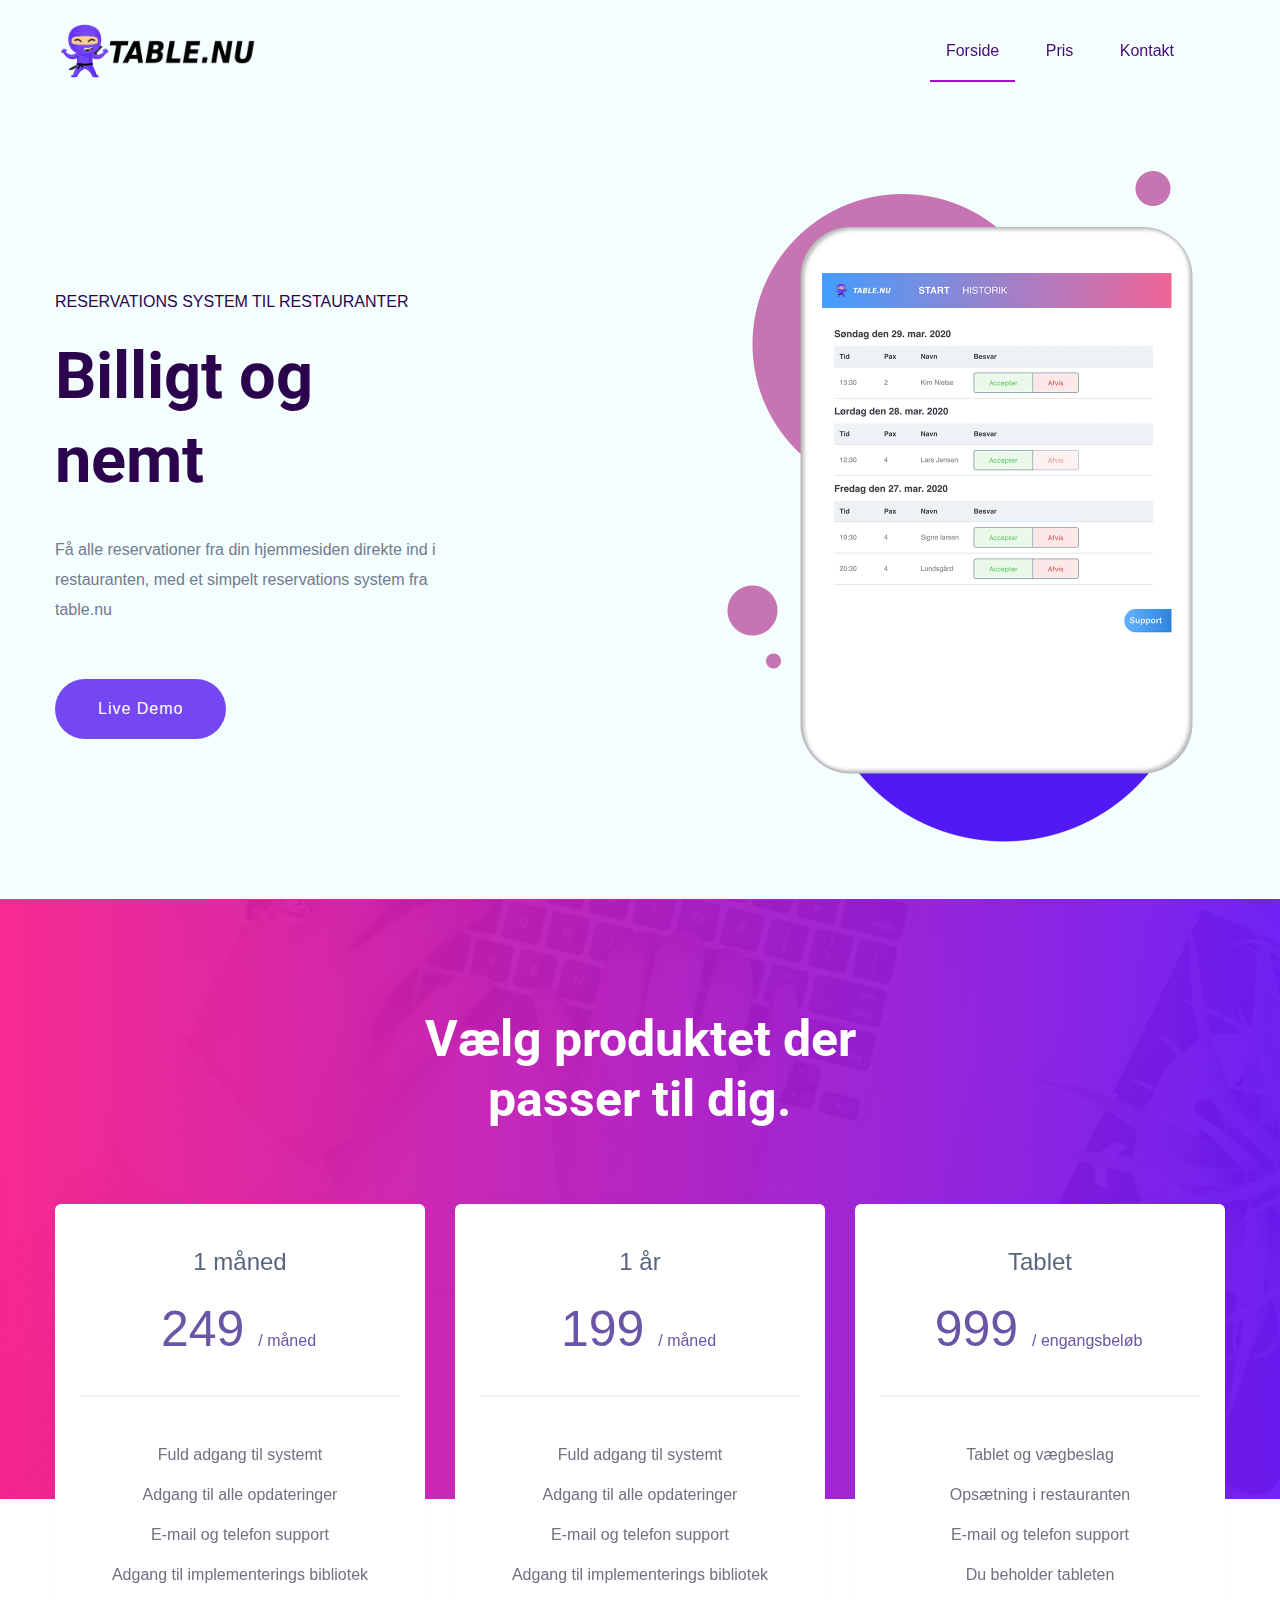
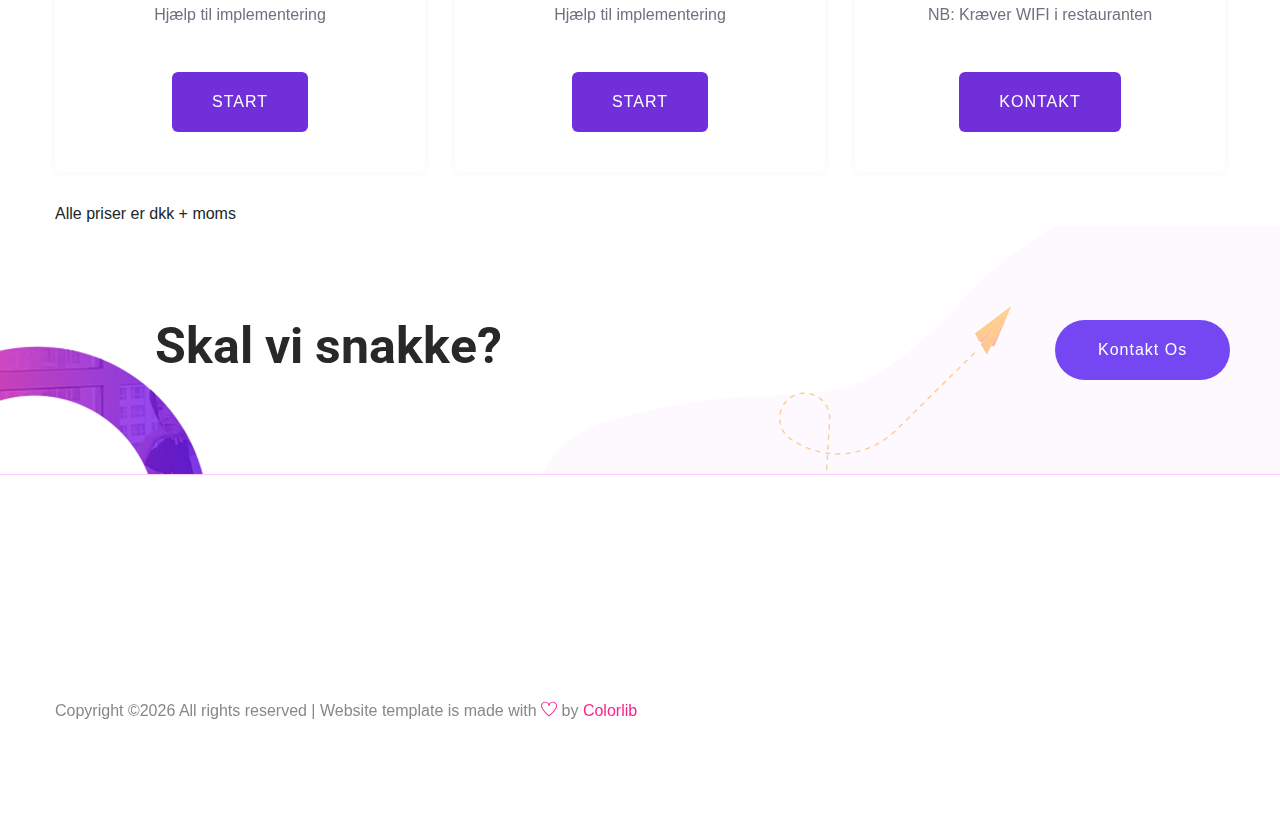
==== commit 51bf62bc: "Update demo button" ====
--- a/index.html
+++ b/index.html
@@ -99,7 +99,7 @@
                                     <!-- Slider btn -->
                                    <div class="slider-btns">
                                         <!-- Hero-btn -->
-                                        <a data-animation="fadeInLeft" data-delay="1.0s" href="https://tablenu.netlify.com/" class="btn radius-btn" target="_blank">Demo</a>
+                                        <a data-animation="fadeInLeft" data-delay="1.0s" href="https://tablenu.netlify.com/" class="btn radius-btn" target="_blank">Live Demo</a>
                                    </div>
                                 </div>
                             </div>
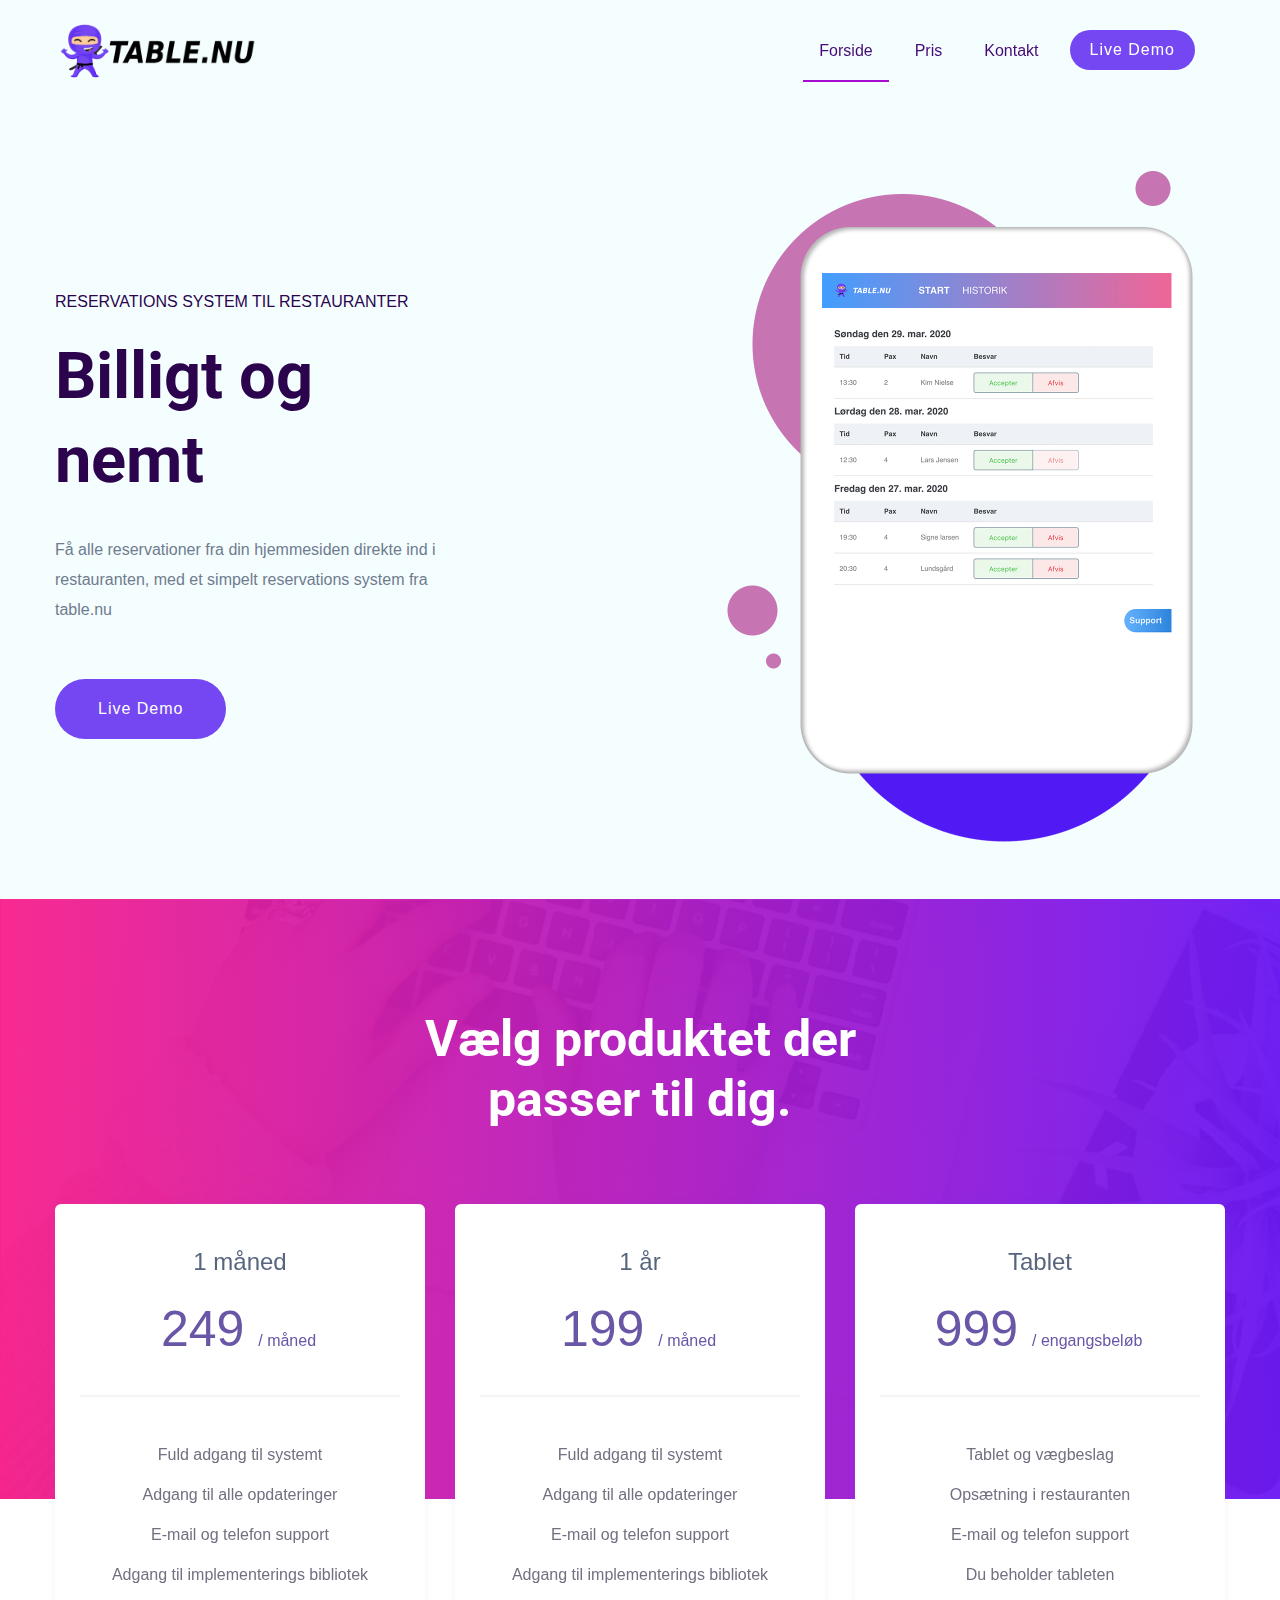
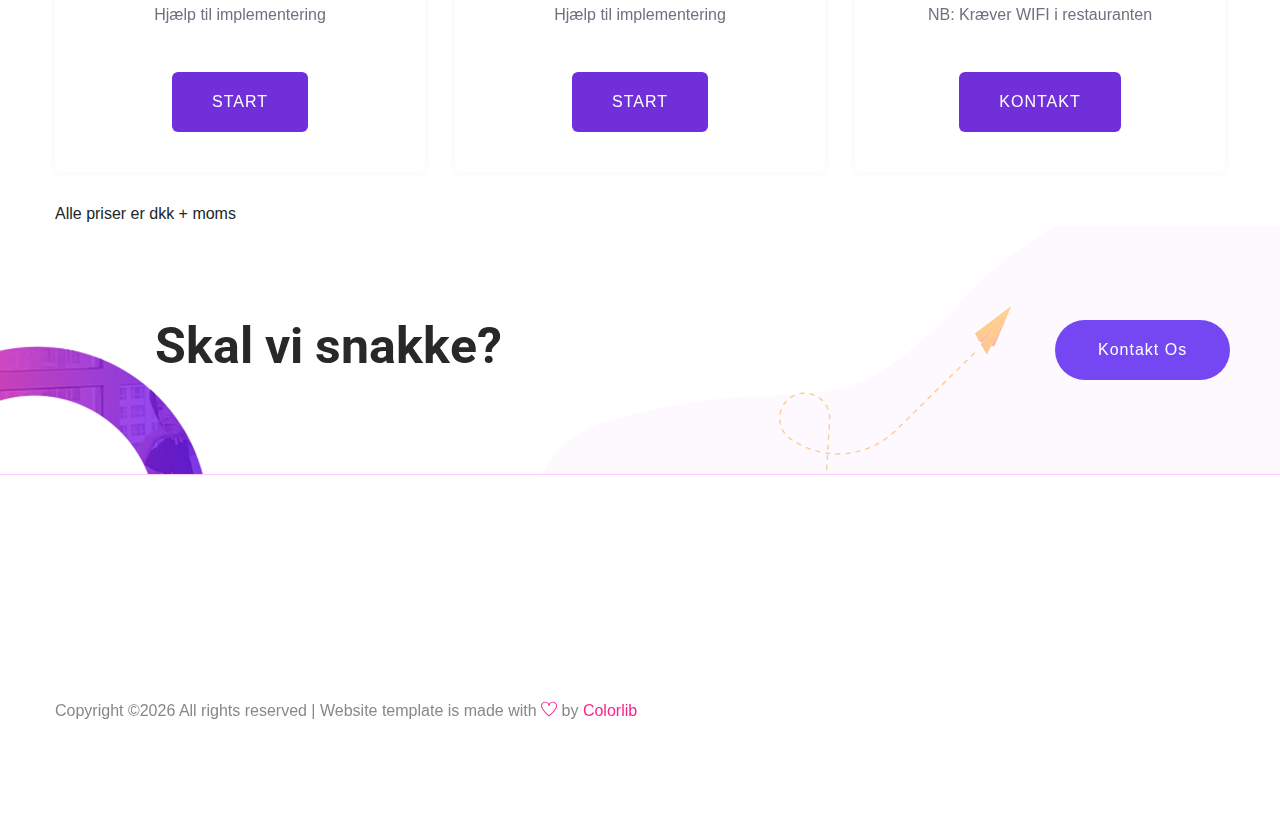
==== commit 7294d894: "Update button" ====
--- a/index.html
+++ b/index.html
@@ -62,12 +62,17 @@
                         </div>
                         <div class="col-xl-10 col-lg-10 col-md-10">
                             <!-- Main-menu -->
-                            <div class="main-menu f-right d-none d-lg-block">
+                            <div class="main-menu f-right d-none d-lg-block" >
                                 <nav>
-                                    <ul id="navigation">    
+                                    
+                                    <ul style="display: flex;">    
                                         <li class="active"><a href="index.html"> Forside</a></li>
                                         <li><a href="#price"">Pris</a></li>
                                         <li><a href="kontakt.html">Kontakt</a></li>
+                                        <div class="slider-btns" style="margin-top: 20px">
+                                                <!-- Hero-btn -->
+                                                <a data-animation="fadeInLeft" data-delay="1.0s" href="https://tablenu.netlify.com/" class="btn2 radius-btn2" target="_blank" >Live Demo</a>
+                                        </div>
                                     </ul>
                                 </nav>
                             </div>
--- a/assets/css/style.css
+++ b/assets/css/style.css
@@ -367,6 +367,50 @@
   color: #fff !important;
   z-index: -1;
 }
+
+.btn2 {
+  background: #7447f3;
+  -moz-user-select: none;
+  text-transform: capitalize;
+  color: #fff;
+  cursor: pointer;
+  display: inline-block;
+  font-size: 16px;
+  font-weight: 400;
+  letter-spacing: 1px;
+  line-height: 0;
+  margin-bottom: 0;
+  padding: 10px 10px;
+  border-radius: 5px;
+  cursor: pointer;
+  transition: color 0.4s linear;
+  position: relative;
+  z-index: 1;
+  border: 0;
+  overflow: hidden;
+  margin: 0;
+}
+.btn2::before {
+  content: "";
+  position: absolute;
+  left: 0;
+  top: 0;
+  width: 100%;
+  height: 100%;
+  background: #6331f3;
+  z-index: 1;
+  border-radius: 5px;
+  transition: transform 0.5s;
+  transition-timing-function: ease;
+  transform-origin: 0 0;
+  transition-timing-function: cubic-bezier(0.5, 1.6, 0.4, 0.7);
+  transform: scaleX(0);
+}
+.btn2:hover::before {
+  transform: scaleX(1);
+  color: #fff !important;
+  z-index: -1;
+}
 .header-btn {
   background: #4043bc;
   padding: 20px 11px;
@@ -392,6 +436,12 @@
 }
 .radius-btn {
   padding: 30px 43px;
+  border-radius: 30px;
+}
+.radius-btn2 {
+  margin-top: 10px;
+  margin-left: 10px;
+  padding: 20px 20px;
   border-radius: 30px;
 }
 .border-btn {
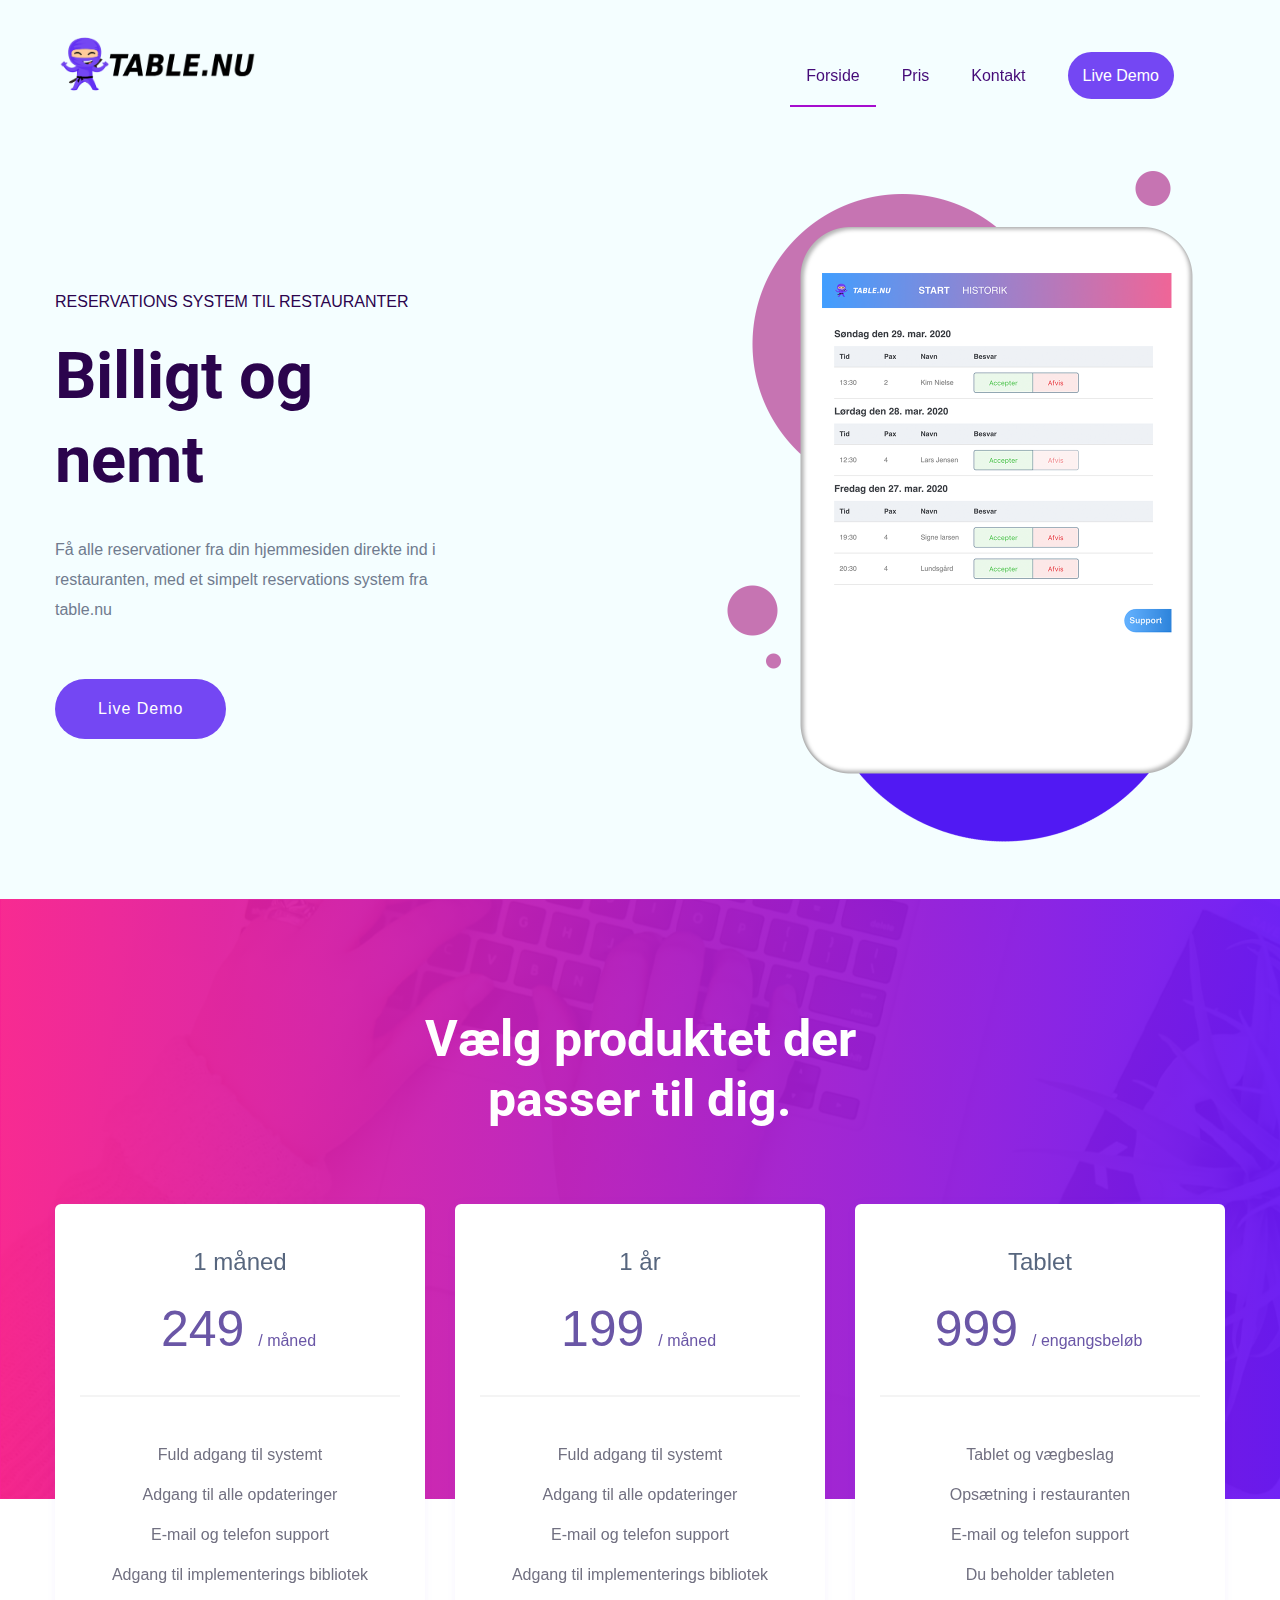
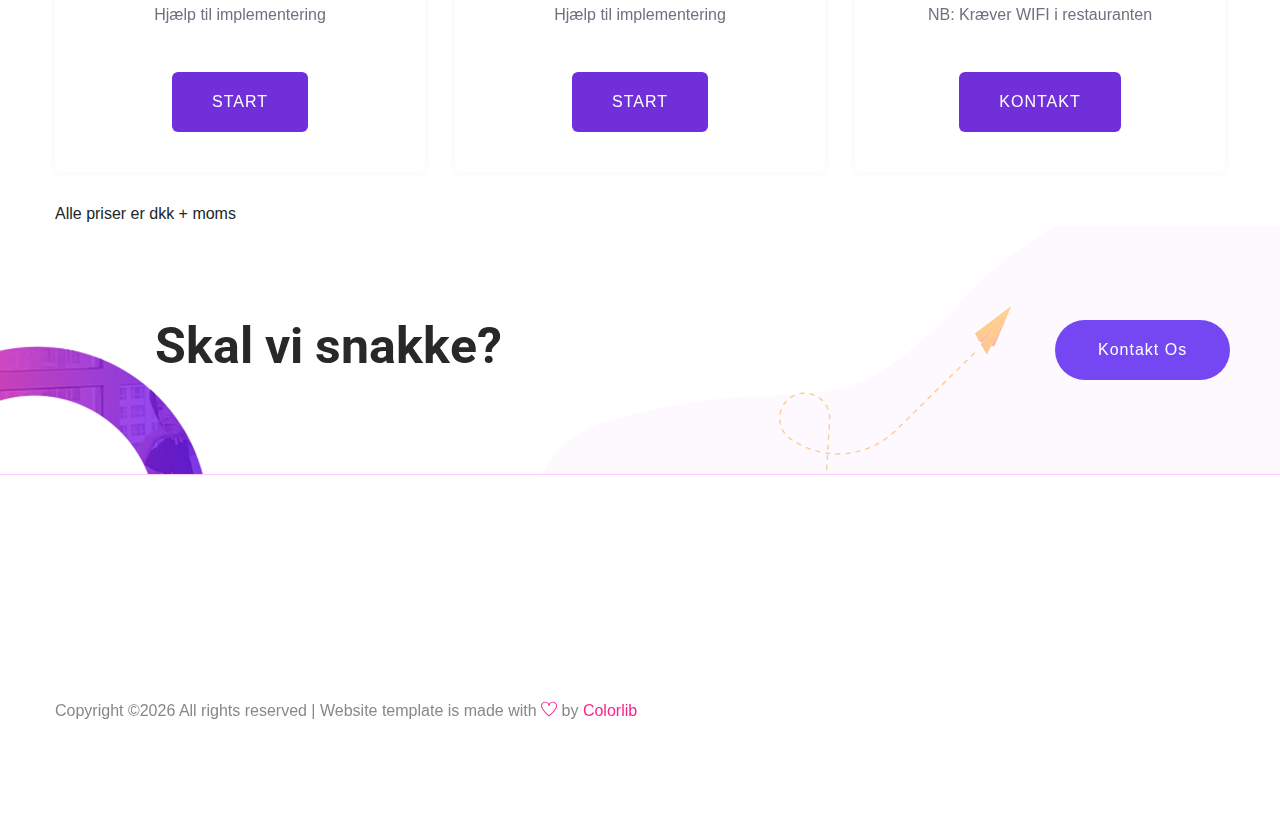
==== commit 15d0f38e: "Update button" ====
--- a/index.html
+++ b/index.html
@@ -65,14 +65,15 @@
                             <div class="main-menu f-right d-none d-lg-block" >
                                 <nav>
                                     
-                                    <ul style="display: flex;">    
+                                    <ul style="display: flex; margin-top: 25px;">    
                                         <li class="active"><a href="index.html"> Forside</a></li>
                                         <li><a href="#price"">Pris</a></li>
                                         <li><a href="kontakt.html">Kontakt</a></li>
-                                        <div class="slider-btns" style="margin-top: 20px">
-                                                <!-- Hero-btn -->
-                                                <a data-animation="fadeInLeft" data-delay="1.0s" href="https://tablenu.netlify.com/" class="btn2 radius-btn2" target="_blank" >Live Demo</a>
-                                        </div>
+                                        <li>
+                                            <a  href="https://tablenu.netlify.com/" target="_blank">
+                                                <span class="btn2" style="color: white; padding: 15px;">Live Demo</span>
+                                            </a>
+                                        </li>
                                     </ul>
                                 </nav>
                             </div>
--- a/assets/css/style.css
+++ b/assets/css/style.css
@@ -369,16 +369,13 @@
 }
 
 .btn2 {
+  margin: 0px;
   background: #7447f3;
   -moz-user-select: none;
   text-transform: capitalize;
   color: #fff;
-  cursor: pointer;
-  display: inline-block;
   font-size: 16px;
   font-weight: 400;
-  letter-spacing: 1px;
-  line-height: 0;
   margin-bottom: 0;
   padding: 10px 10px;
   border-radius: 5px;
@@ -388,29 +385,9 @@
   z-index: 1;
   border: 0;
   overflow: hidden;
-  margin: 0;
-}
-.btn2::before {
-  content: "";
-  position: absolute;
-  left: 0;
-  top: 0;
-  width: 100%;
-  height: 100%;
-  background: #6331f3;
-  z-index: 1;
-  border-radius: 5px;
-  transition: transform 0.5s;
-  transition-timing-function: ease;
-  transform-origin: 0 0;
-  transition-timing-function: cubic-bezier(0.5, 1.6, 0.4, 0.7);
-  transform: scaleX(0);
-}
-.btn2:hover::before {
-  transform: scaleX(1);
-  color: #fff !important;
-  z-index: -1;
-}
+  border-radius: 30px;
+}
+
 .header-btn {
   background: #4043bc;
   padding: 20px 11px;
@@ -438,12 +415,7 @@
   padding: 30px 43px;
   border-radius: 30px;
 }
-.radius-btn2 {
-  margin-top: 10px;
-  margin-left: 10px;
-  padding: 20px 20px;
-  border-radius: 30px;
-}
+
 .border-btn {
   background: none;
   -moz-user-select: none;
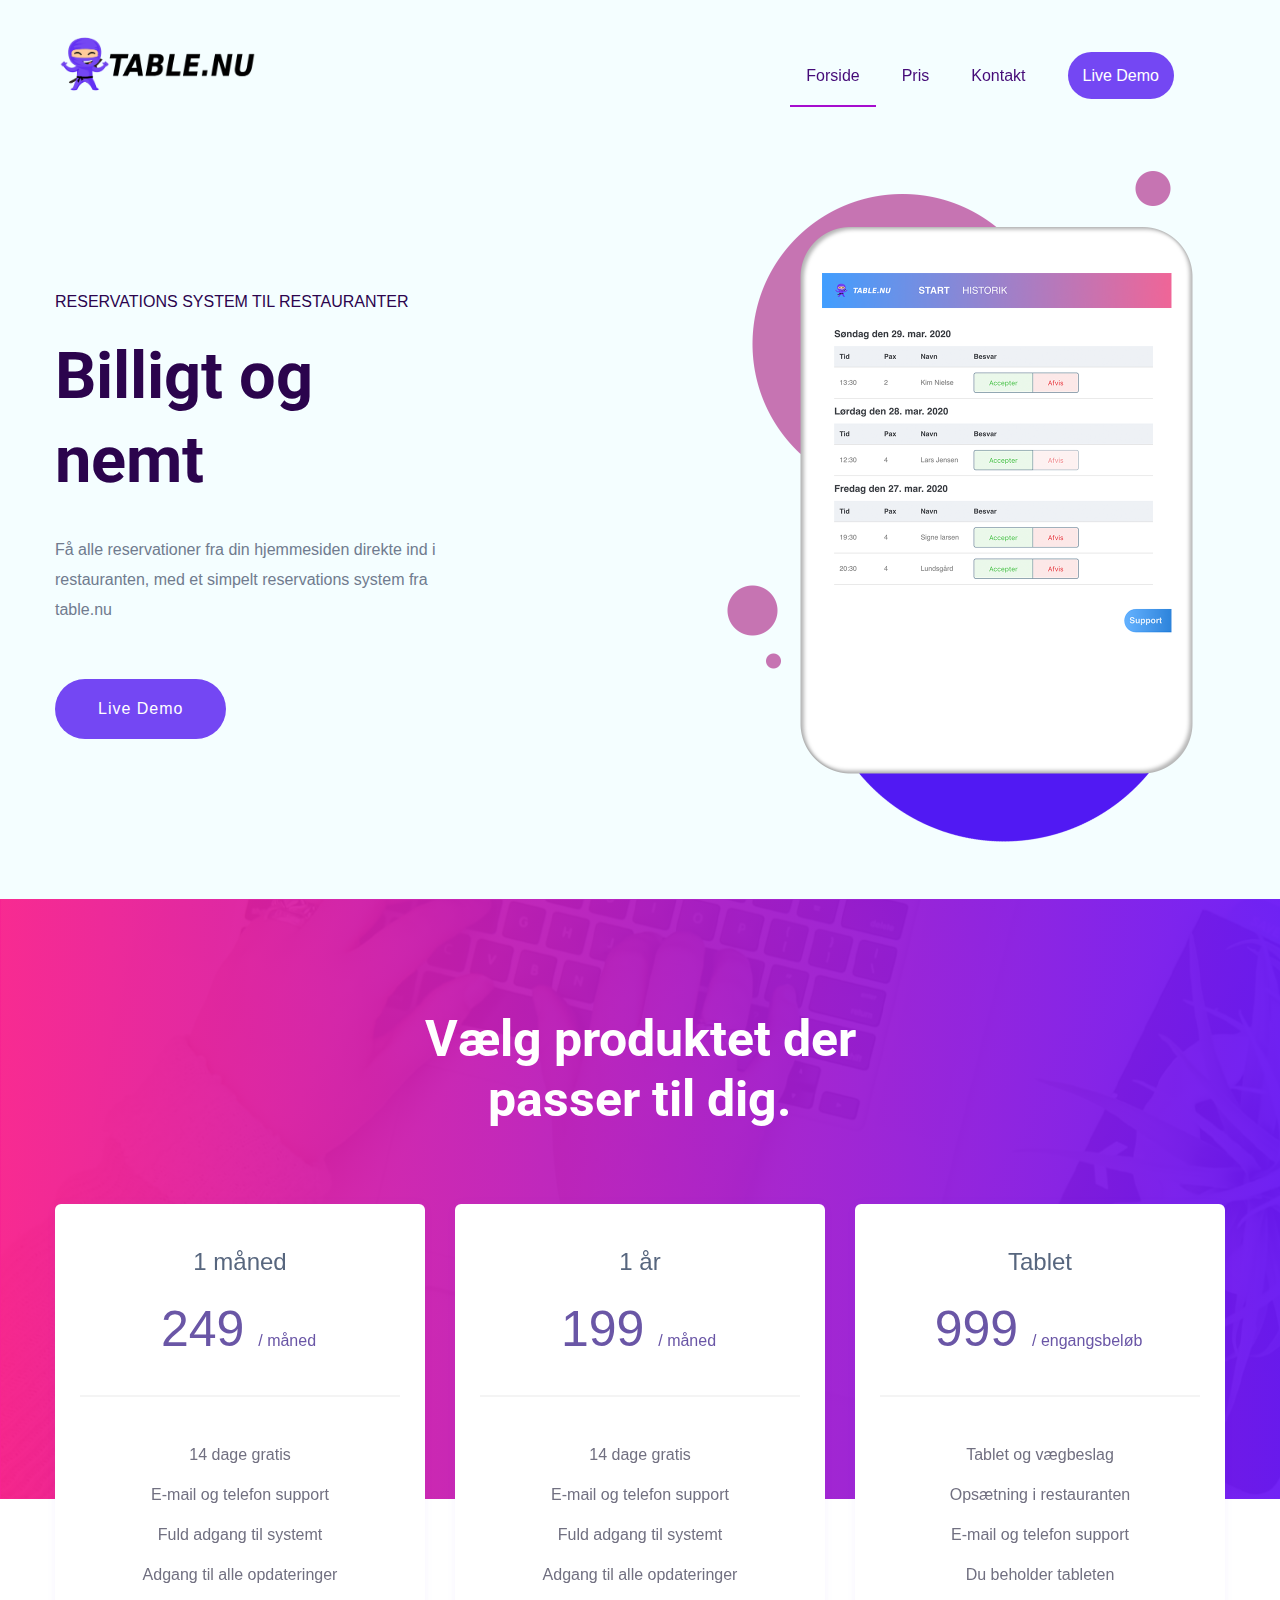
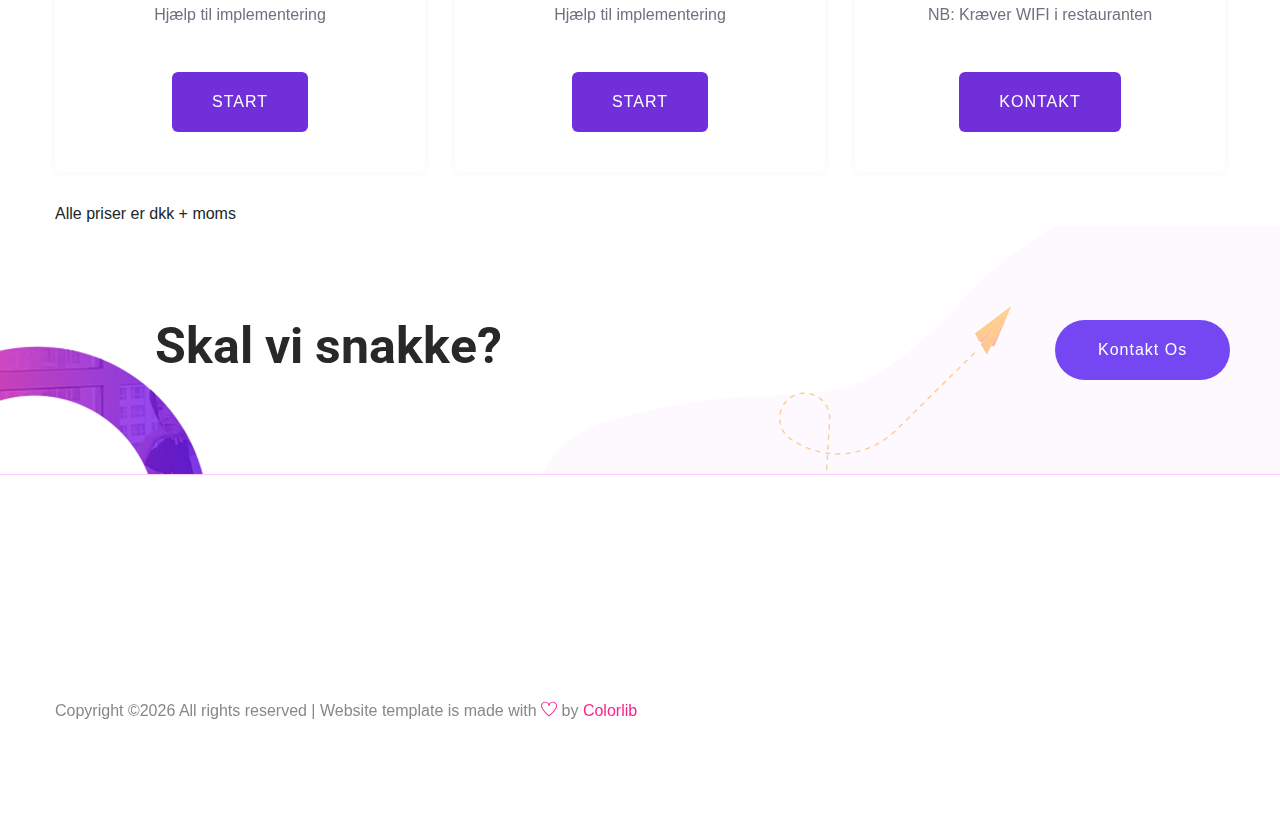
==== commit 29bc6138: "Update payment link" ====
--- a/index.html
+++ b/index.html
@@ -150,13 +150,13 @@
                             </div>
                             <div class="card-bottom">
                                 <ul>
+                                    <li>14 dage gratis</li>
+                                    <li>E-mail og telefon support</li>
                                     <li>Fuld adgang til systemt</li>
                                     <li>Adgang til alle opdateringer</li>
-                                    <li>E-mail og telefon support</li>
-                                    <li>Adgang til implementerings bibliotek</li>
                                     <li>Hjælp til implementering</li>
                                 </ul>
-                                <a href="kontakt.html" class="btn card-btn1">START</a>
+                                <a href="https://start.table.nu/" target="_blank" class="btn card-btn1">START</a>
                             </div>
                         </div>
                     </div>
@@ -168,13 +168,13 @@
                             </div>
                             <div class="card-bottom">
                                 <ul>
+                                    <li>14 dage gratis</li>
+                                    <li>E-mail og telefon support</li>
                                     <li>Fuld adgang til systemt</li>
                                     <li>Adgang til alle opdateringer</li>
-                                    <li>E-mail og telefon support</li>
-                                    <li>Adgang til implementerings bibliotek</li>
                                     <li>Hjælp til implementering</li>
                                 </ul>
-                                <a href="kontakt.html" class="btn card-btn1">START</a>
+                                <a href="https://start.table.nu/" target="_blank" class="btn card-btn1">START</a>
                             </div>
                         </div>
                     </div>
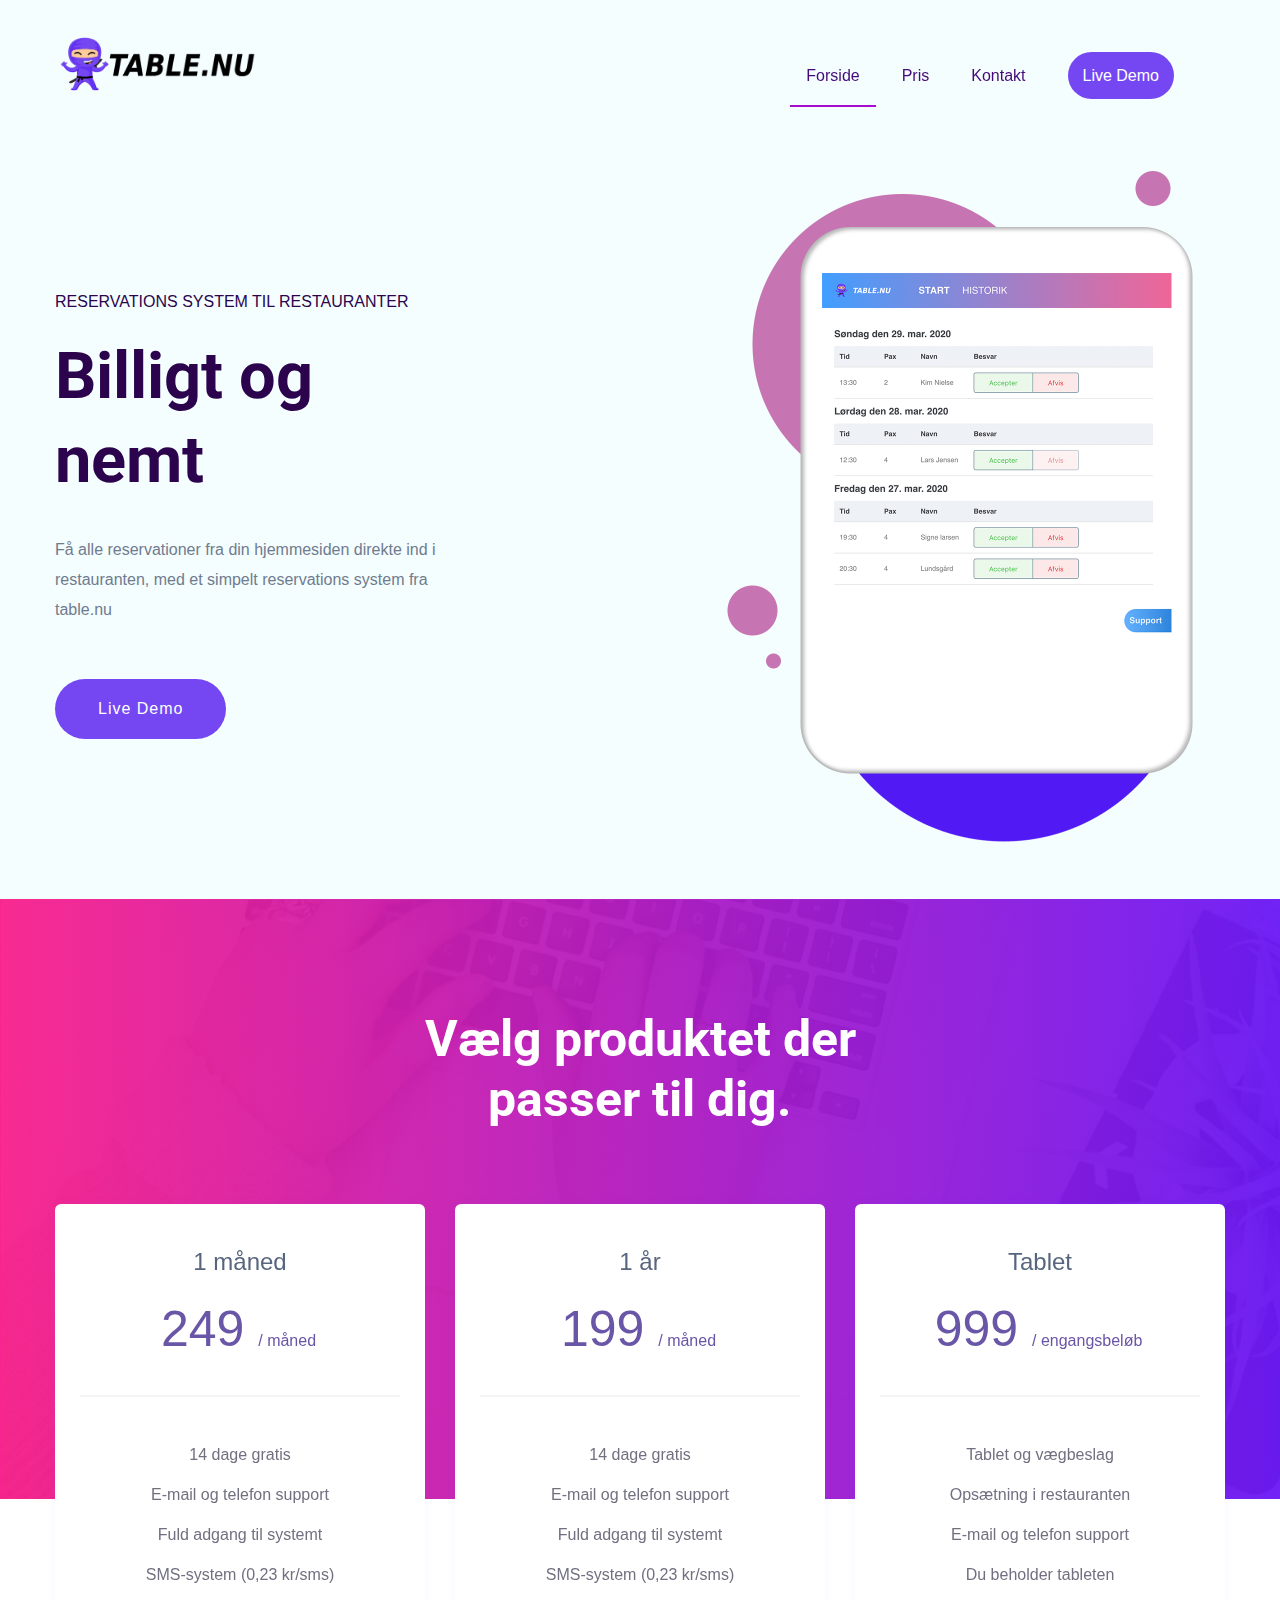
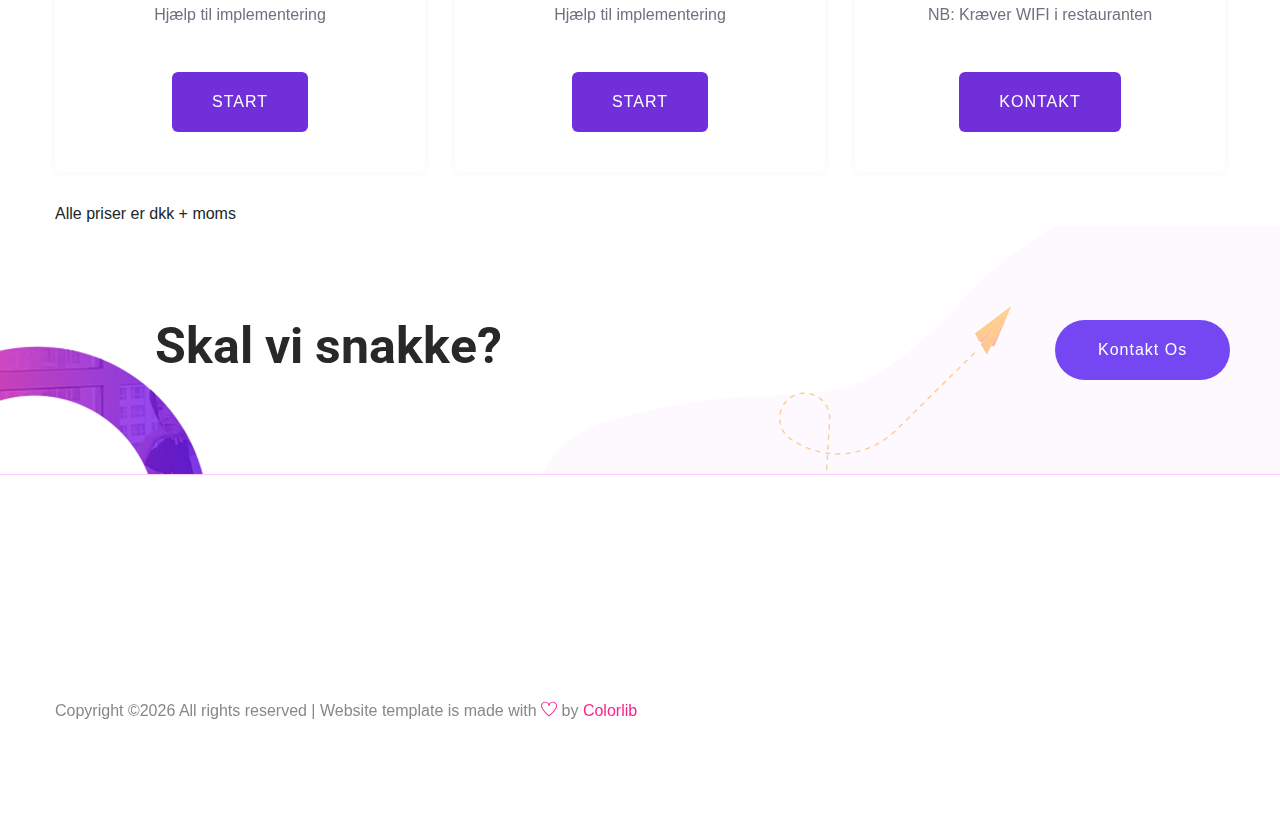
==== commit 5e5bbc8c: "Add sms fees" ====
--- a/index.html
+++ b/index.html
@@ -153,7 +153,7 @@
                                     <li>14 dage gratis</li>
                                     <li>E-mail og telefon support</li>
                                     <li>Fuld adgang til systemt</li>
-                                    <li>Adgang til alle opdateringer</li>
+                                    <li>SMS-system (0,23 kr/sms)</li>
                                     <li>Hjælp til implementering</li>
                                 </ul>
                                 <a href="https://start.table.nu/" target="_blank" class="btn card-btn1">START</a>
@@ -171,7 +171,7 @@
                                     <li>14 dage gratis</li>
                                     <li>E-mail og telefon support</li>
                                     <li>Fuld adgang til systemt</li>
-                                    <li>Adgang til alle opdateringer</li>
+                                    <li>SMS-system (0,23 kr/sms)</li>
                                     <li>Hjælp til implementering</li>
                                 </ul>
                                 <a href="https://start.table.nu/" target="_blank" class="btn card-btn1">START</a>
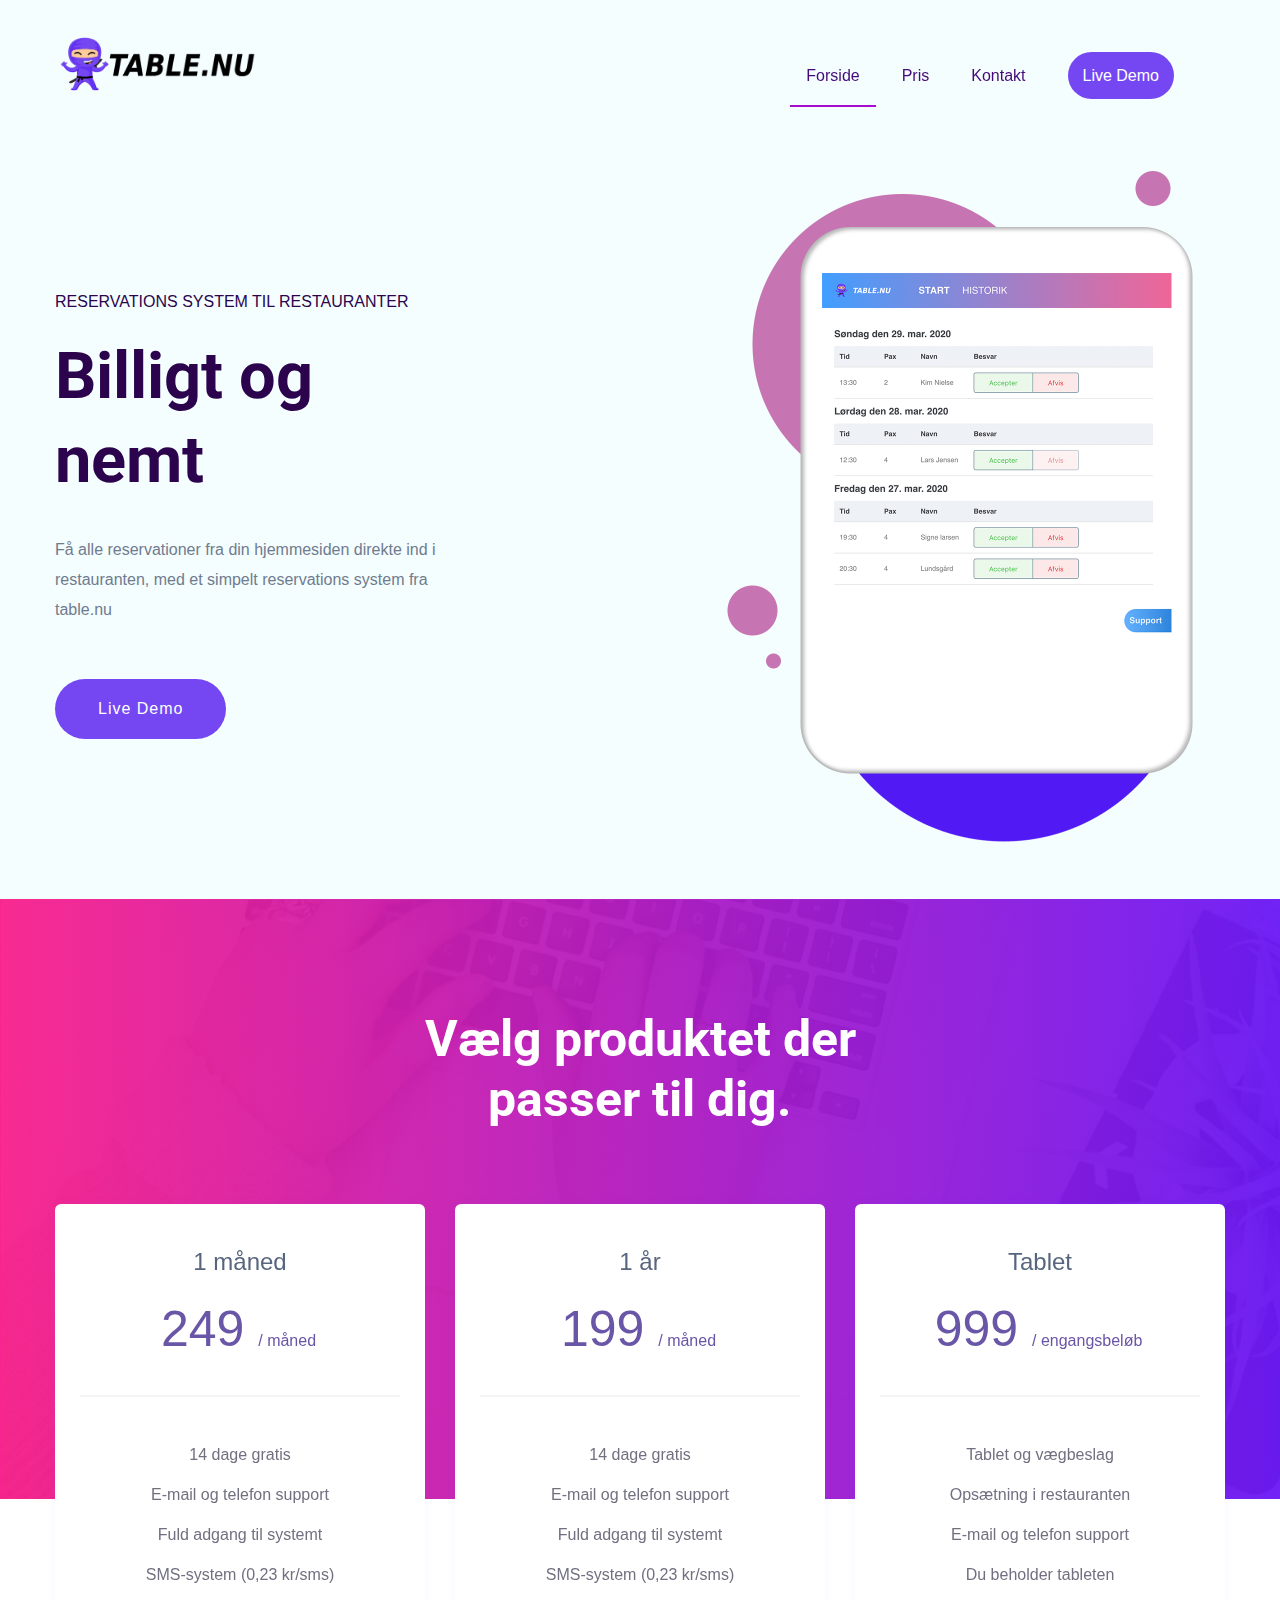
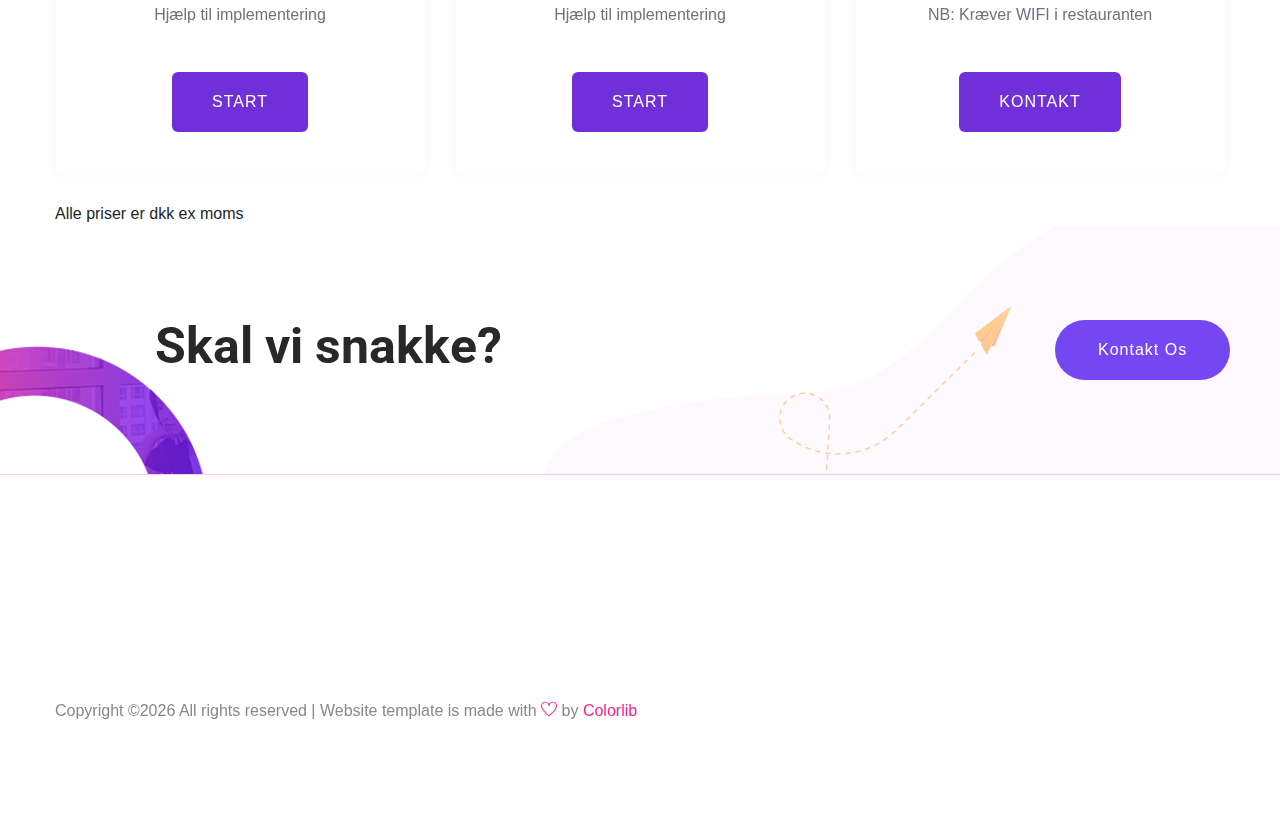
==== commit c7ebadf7: "add ex moms tag" ====
--- a/index.html
+++ b/index.html
@@ -197,7 +197,7 @@
                         </div>
                     </div>
                 </div>
-                <span>Alle priser er dkk + moms</span>
+                <span>Alle priser er dkk ex moms</span>
             </div>
         </div>
         <!-- Pricing Card End -->
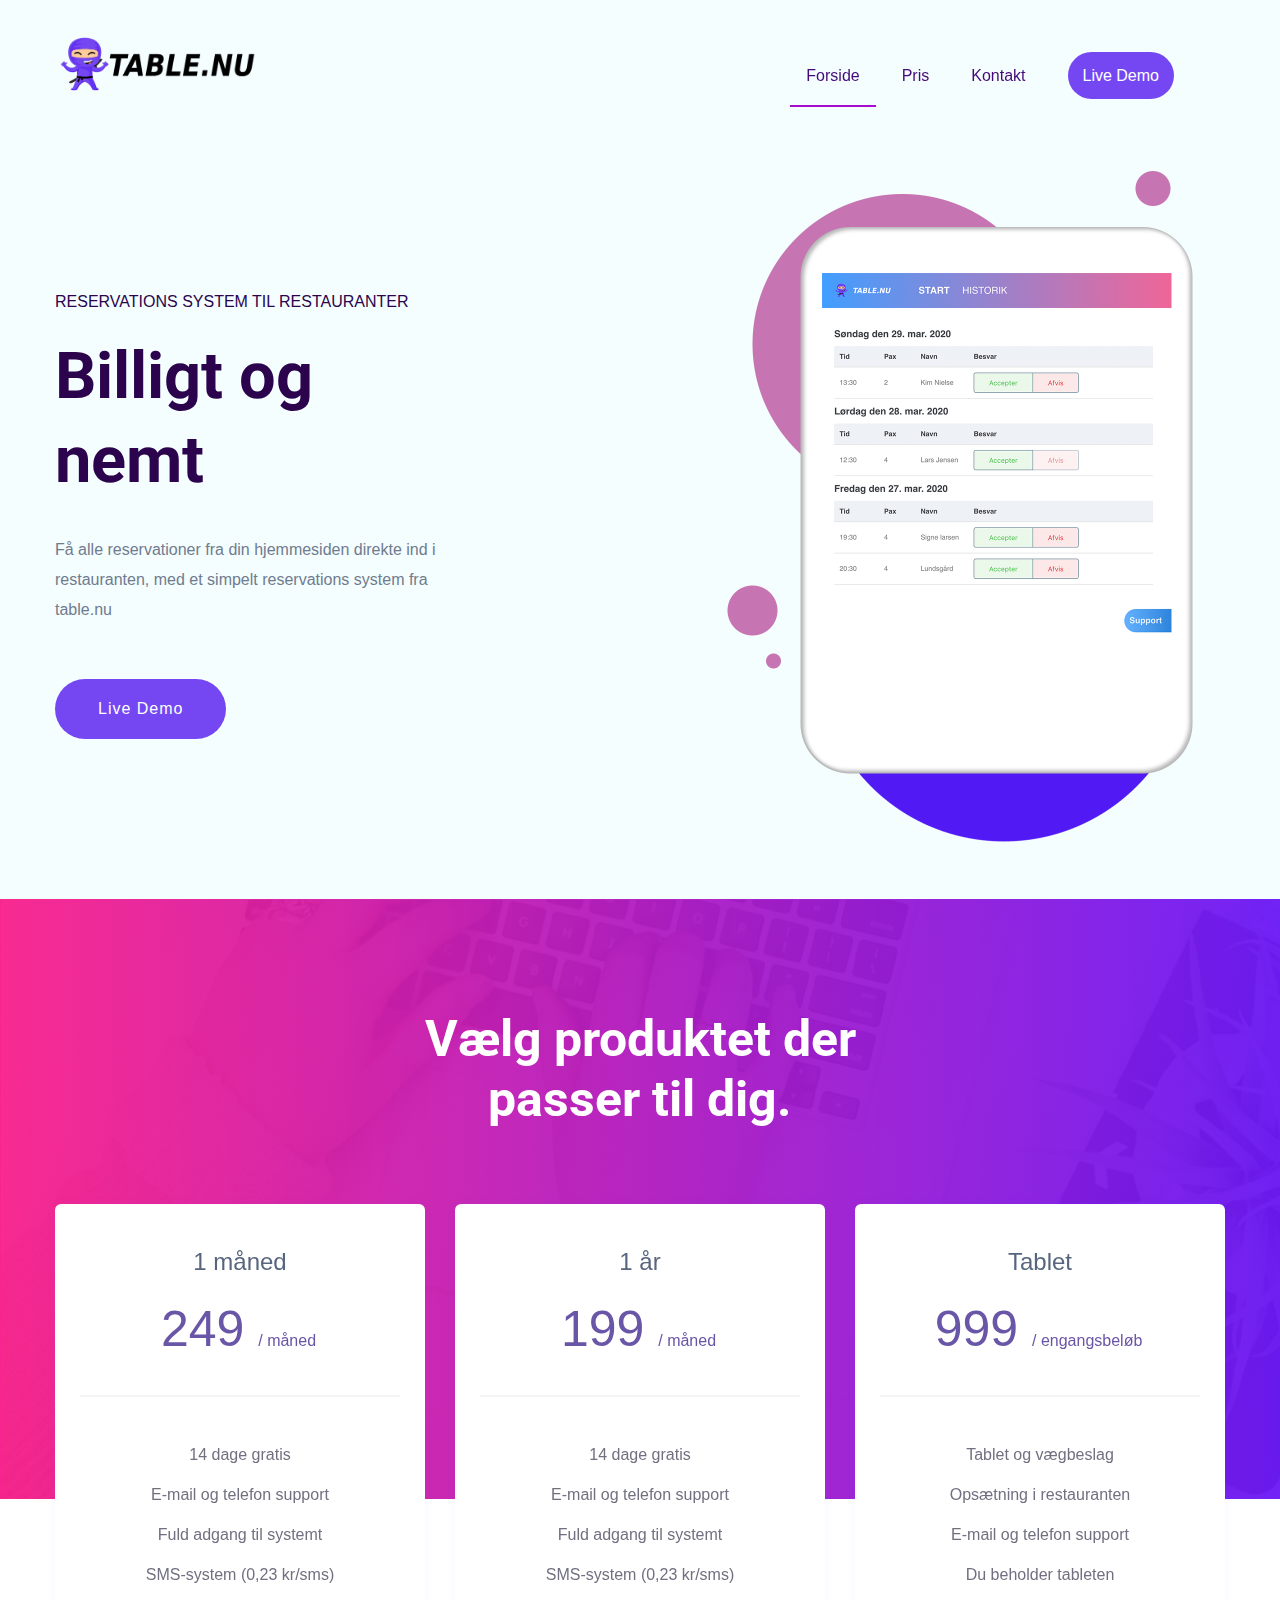
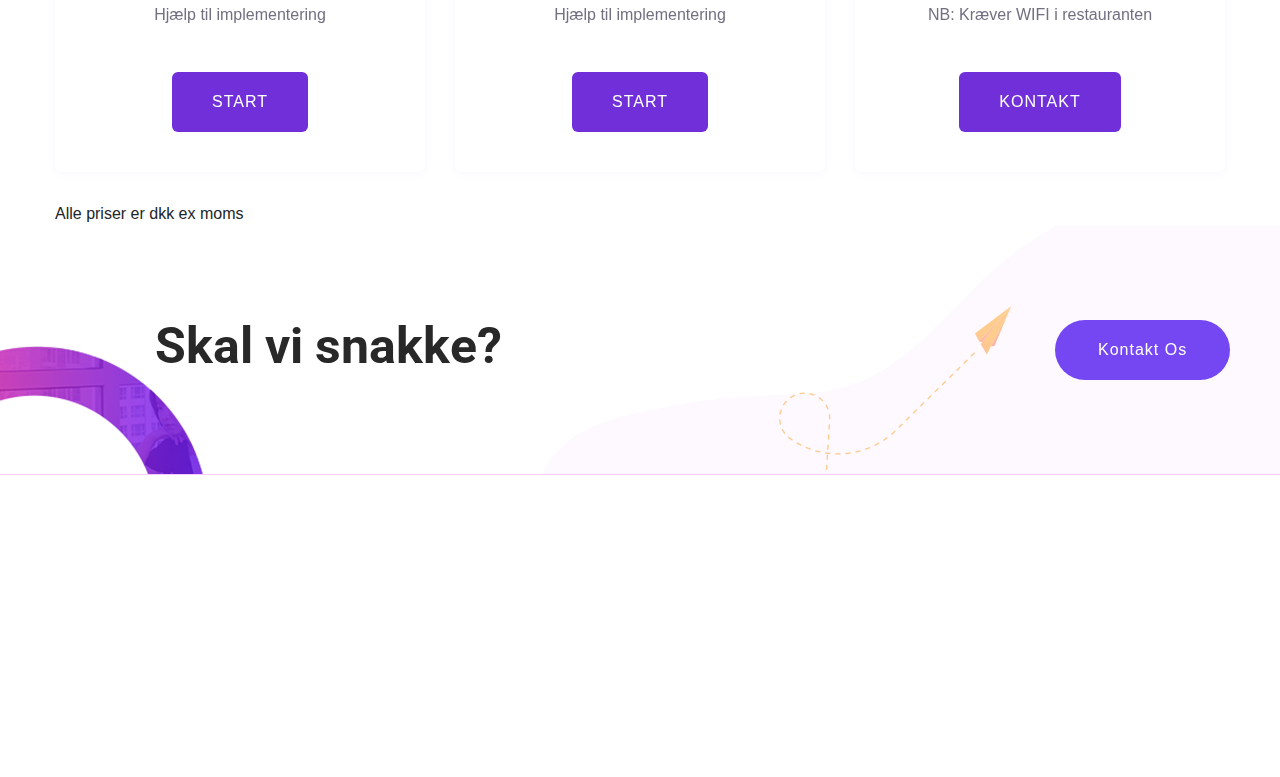
==== commit b28ca721: "Remove copyright YOLO" ====
--- a/index.html
+++ b/index.html
@@ -236,11 +236,6 @@
                 <!-- Copy-Right -->
                 <div class="row align-items-center">
                     <div class="col-xl-12 ">
-                        <div class="footer-copy-right">
-                           <p><!-- Link back to Colorlib can't be removed. Template is licensed under CC BY 3.0. -->
-  Copyright &copy;<script>document.write(new Date().getFullYear());</script> All rights reserved | Website template is made with <i class="ti-heart" aria-hidden="true"></i> by <a href="https://colorlib.com" target="_blank">Colorlib</a>
-  <!-- Link back to Colorlib can't be removed. Template is licensed under CC BY 3.0. --></p>
-                        </div>
                     </div>
                 </div>
             </div>
